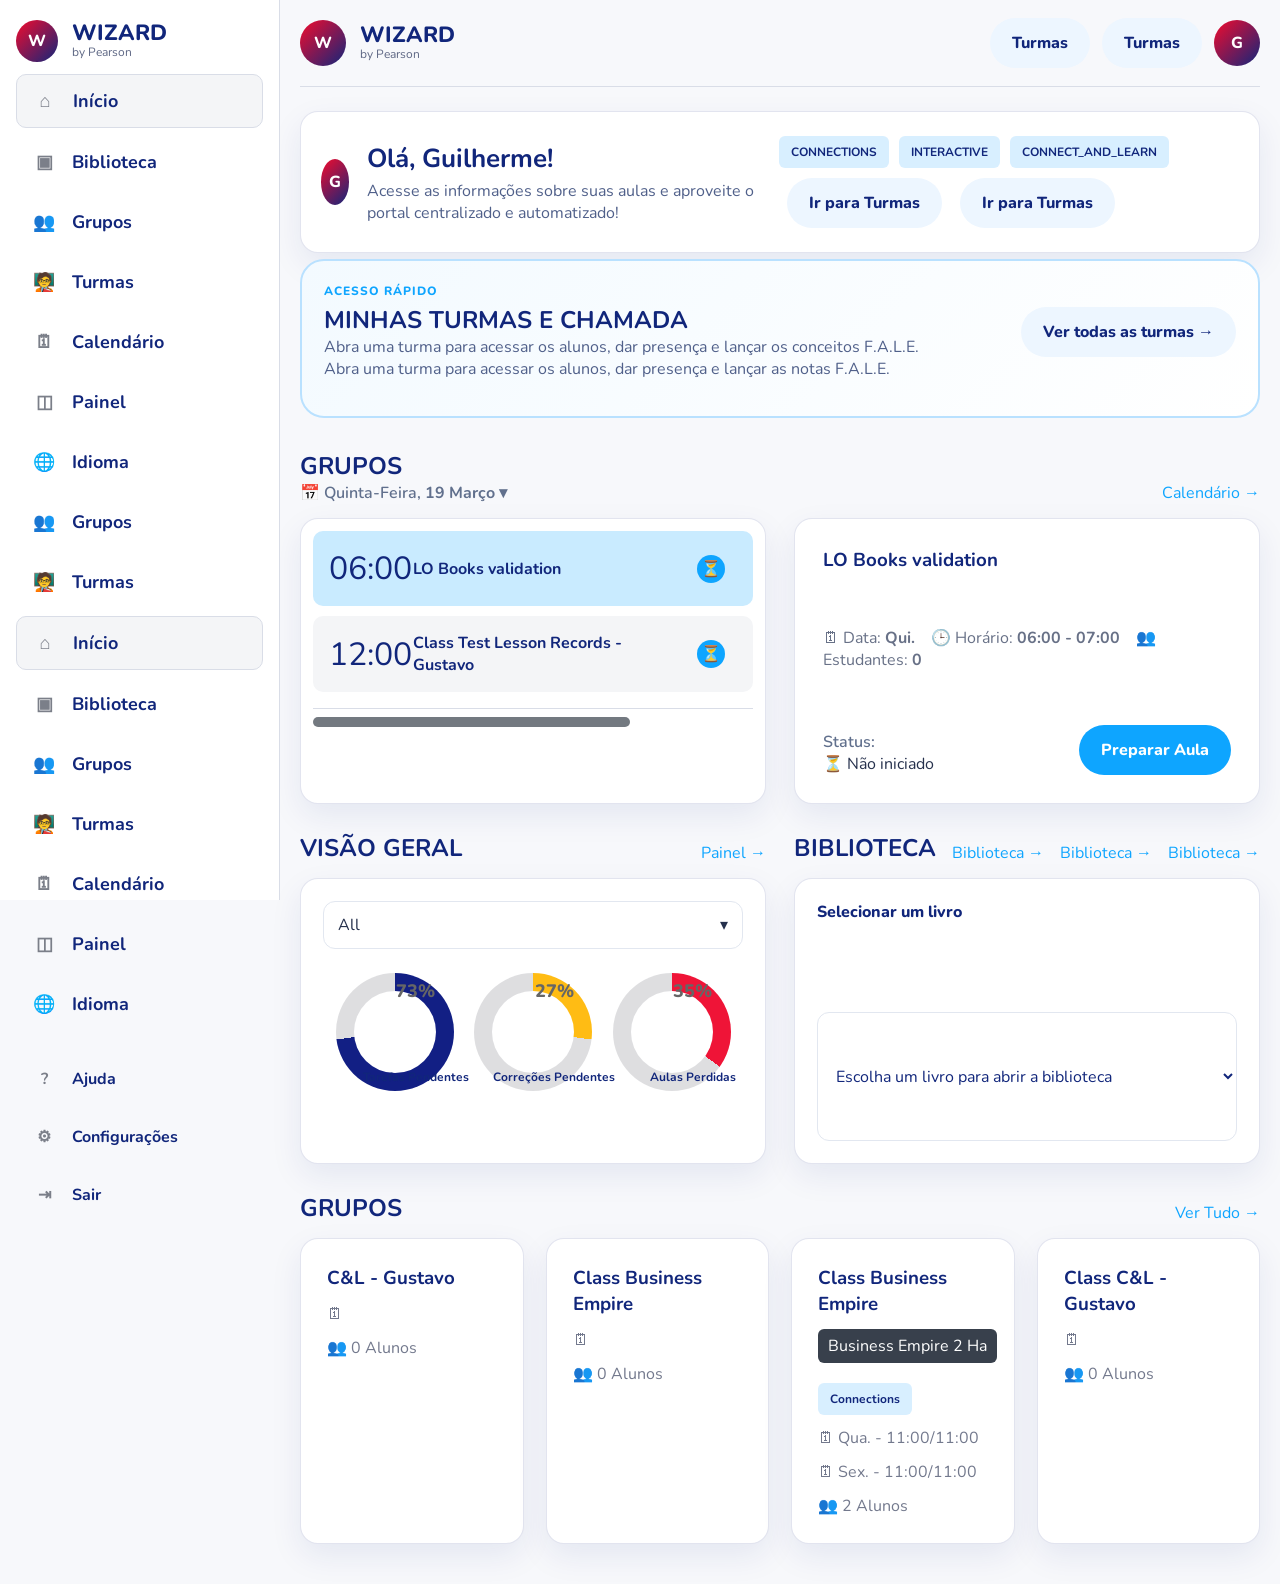
==== index.html @ bd2b3ab0 "Merge branch 'main' into codex/tornar-aba-turmas-clicavel-para-acesso-vt3d2f" ====
<!DOCTYPE html>
<html lang="pt-BR">
  <head>
    <meta charset="UTF-8" />
    <meta name="viewport" content="width=device-width, initial-scale=1.0" />
    <title>Wizard Portal</title>
    <link rel="preconnect" href="https://fonts.googleapis.com" />
    <link rel="preconnect" href="https://fonts.gstatic.com" crossorigin />
    <link href="https://fonts.googleapis.com/css2?family=Nunito:wght@400;600;700;800&display=swap" rel="stylesheet" />
    <link rel="stylesheet" href="styles.css?v=9" />
    <link rel="stylesheet" href="styles.css?v=8" />
    <link rel="stylesheet" href="styles.css?v=7" />
    <link rel="stylesheet" href="styles.css?v=6" />
    <link rel="stylesheet" href="styles.css?v=5" />
    <link rel="stylesheet" href="styles.css?v=4" />
    <link rel="stylesheet" href="styles.css?v=3" />
  </head>
  <body>
    <div class="app-shell">
      <aside class="sidebar" id="sidebar">
        <div class="sidebar__header">
          <div class="brand brand--sidebar">
            <div class="brand__mark">W</div>
            <div>
              <div class="brand__name">WIZARD</div>
              <div class="brand__sub">by Pearson</div>
            </div>
          </div>
          <button class="icon-button sidebar__close" id="closeSidebar" aria-label="Fechar menu">✕</button>
        </div>

        <nav class="sidebar__nav" id="navMenu">
          <a href="./index.html#home" class="nav-item is-active" data-nav-id="home"><span class="nav-item__icon">⌂</span><span>Início</span></a>
          <a href="./index.html#biblioteca" class="nav-item" data-nav-id="biblioteca"><span class="nav-item__icon">▣</span><span>Biblioteca</span></a>
          <a href="./index.html#grupos" class="nav-item" data-nav-id="grupos"><span class="nav-item__icon">👥</span><span>Grupos</span></a>
          <a href="./index.html#turmas" class="nav-item" data-nav-id="turmas"><span class="nav-item__icon">🧑‍🏫</span><span>Turmas</span></a>
          <a href="./index.html#calendario" class="nav-item" data-nav-id="calendario"><span class="nav-item__icon">🗓</span><span>Calendário</span></a>
          <a href="./index.html#painel" class="nav-item" data-nav-id="painel"><span class="nav-item__icon">◫</span><span>Painel</span></a>
          <a href="./index.html#idioma" class="nav-item" data-nav-id="idioma"><span class="nav-item__icon">🌐</span><span>Idioma</span></a>
          <a href="#grupos" class="nav-item" data-nav-id="grupos"><span class="nav-item__icon">👥</span><span>Grupos</span></a>
          <a href="./index.html#turmas" class="nav-item" data-nav-id="turmas"><span class="nav-item__icon">🧑‍🏫</span><span>Turmas</span></a>
          <a href="#home" class="nav-item is-active" data-nav-id="home"><span class="nav-item__icon">⌂</span><span>Início</span></a>
          <a href="biblioteca.html" class="nav-item" data-nav-id="biblioteca"><span class="nav-item__icon">▣</span><span>Biblioteca</span></a>
          <a href="#grupos" class="nav-item" data-nav-id="grupos"><span class="nav-item__icon">👥</span><span>Grupos</span></a>
          <a href="turmas.html" class="nav-item" data-nav-id="turmas"><span class="nav-item__icon">🧑‍🏫</span><span>Turmas</span></a>
          <a href="#calendario" class="nav-item" data-nav-id="calendario"><span class="nav-item__icon">🗓</span><span>Calendário</span></a>
          <a href="#painel" class="nav-item" data-nav-id="painel"><span class="nav-item__icon">◫</span><span>Painel</span></a>
          <a href="#idioma" class="nav-item" data-nav-id="idioma"><span class="nav-item__icon">🌐</span><span>Idioma</span></a>
        </nav>

        <div class="sidebar__footer">
          <button class="nav-item nav-item--ghost"><span class="nav-item__icon">?</span><span>Ajuda</span></button>
          <button class="nav-item nav-item--ghost"><span class="nav-item__icon">⚙</span><span>Configurações</span></button>
          <button class="nav-item nav-item--ghost"><span class="nav-item__icon">⇥</span><span>Sair</span></button>
        </div>
      </aside>

      <div class="overlay" id="overlay"></div>

      <main class="main-content">
        <header class="topbar">
          <div class="topbar__left">
            <button class="icon-button menu-toggle" id="openSidebar" aria-label="Abrir menu">☰</button>
            <div class="brand">
              <div class="brand__mark">W</div>
              <div>
                <div class="brand__name">WIZARD</div>
                <div class="brand__sub">by Pearson</div>
              </div>
            </div>
          </div>
          <div class="topbar__actions">
            <a href="./index.html#turmas" class="secondary-button topbar__link" id="topbarTurmasButton">Turmas</a>
            <a href="turmas.html" class="secondary-button topbar__link" id="topbarTurmasButton">Turmas</a>
            <div class="topbar__avatar">G</div>
          </div>
        </header>

        <section class="page page--active" data-page="home" id="home">
          <section class="hero card">
            <div class="hero__identity">
              <div class="hero__avatar">G</div>
              <div>
                <h1>Olá, Guilherme!</h1>
                <p>Acesse as informações sobre suas aulas e aproveite o portal centralizado e automatizado!</p>
              </div>
            </div>
            <div class="hero__tags">
              <span class="tag">CONNECTIONS</span>
              <span class="tag">INTERACTIVE</span>
              <span class="tag">CONNECT_AND_LEARN</span>
              <a href="./index.html#turmas" class="secondary-button hero__action" id="heroTurmasButton">Ir para Turmas</a>
              <a href="turmas.html" class="secondary-button hero__action" id="heroTurmasButton">Ir para Turmas</a>
            </div>
          </section>

          <section class="home-classes" aria-labelledby="homeClassesTitle">
            <div class="section-header">
              <div>
                <span class="flow-step">ACESSO RÁPIDO</span>
                <h2 id="homeClassesTitle">MINHAS TURMAS E CHAMADA</h2>
                <p>Abra uma turma para acessar os alunos, dar presença e lançar os conceitos F.A.L.E.</p>
                <p>Abra uma turma para acessar os alunos, dar presença e lançar as notas F.A.L.E.</p>
              </div>
              <button class="secondary-button" id="viewAllClassesButton">Ver todas as turmas →</button>
            </div>
            <div id="homeClassesList" class="home-classes__grid"></div>
          </section>

          <section class="section-header">
            <div>
              <h2>GRUPOS</h2>
              <div class="section-header__meta">📅 Quinta-Feira, <strong>19 Março</strong> ▾</div>
            </div>
            <a href="#" class="section-link">Calendário →</a>
          </section>

          <section class="grid-two">
            <div class="card agenda-card">
              <button class="agenda-item agenda-item--active">
                <span class="agenda-item__time">06:00</span>
                <span class="agenda-item__title">LO Books validation</span>
                <span class="status-pill">⏳</span>
              </button>
              <button class="agenda-item">
                <span class="agenda-item__time">12:00</span>
                <span class="agenda-item__title">Class Test Lesson Records - Gustavo</span>
                <span class="status-pill">⏳</span>
              </button>
              <div class="progress-line"><span></span></div>
            </div>
            <div class="card detail-card">
              <h3>LO Books validation</h3>
              <div class="detail-card__meta">🗓 Data: <strong>Qui.</strong> &nbsp;&nbsp; 🕒 Horário: <strong>06:00 - 07:00</strong> &nbsp;&nbsp; 👥 Estudantes: <strong>0</strong></div>
              <div class="detail-card__footer">
                <div>
                  <div class="muted-title">Status:</div>
                  <div class="detail-card__status">⏳ Não iniciado</div>
                </div>
                <button class="primary-button">Preparar Aula</button>
              </div>
            </div>
          </section>

          <section class="grid-two">
            <div>
              <section class="section-header">
                <h2>VISÃO GERAL</h2>
                <a href="#" class="section-link">Painel →</a>
              </section>
              <div class="card analytics-card">
                <div class="select-display">All <span>▾</span></div>
                <div class="analytics-card__charts">
                  <div class="ring ring--blue"><span>73%</span><small>Tarefas Pendentes</small></div>
                  <div class="ring ring--yellow"><span>27%</span><small>Correções Pendentes</small></div>
                  <div class="ring ring--red"><span>35%</span><small>Aulas Perdidas</small></div>
                </div>
              </div>
            </div>
            <div>
              <section class="section-header">
                <h2>BIBLIOTECA</h2>
                <a href="./index.html#biblioteca" class="section-link" id="homeLibraryLink">Biblioteca →</a>
                <a href="biblioteca.html" class="section-link" id="homeLibraryLink">Biblioteca →</a>
                <a href="#biblioteca" class="section-link" id="homeLibraryLink">Biblioteca →</a>
              </section>
              <div class="card library-card">
                <label class="field-label" for="homeLibrarySelect">Selecionar um livro</label>
                <select class="library-select" id="homeLibrarySelect">
                  <option value="">Escolha um livro para abrir a biblioteca</option>
                </select>
              </div>
            </div>
          </section>

          <section class="section-header">
            <h2>GRUPOS</h2>
            <a href="#" class="section-link">Ver Tudo →</a>
          </section>
          <section class="groups-grid">
            <article class="card mini-group-card">
              <h3>C&amp;L - Gustavo</h3>
              <div class="mini-group-card__meta">🗓</div>
              <div class="mini-group-card__meta">👥 0 Alunos</div>
            </article>
            <article class="card mini-group-card">
              <h3>Class Business Empire</h3>
              <div class="mini-group-card__meta">🗓</div>
              <div class="mini-group-card__meta">👥 0 Alunos</div>
            </article>
            <article class="card mini-group-card">
              <h3>Class Business Empire</h3>
              <span class="label-dark">Business Empire 2 Ha</span>
              <span class="tag tag--small">Connections</span>
              <div class="mini-group-card__meta">🗓 Qua. - 11:00/11:00</div>
              <div class="mini-group-card__meta">🗓 Sex. - 11:00/11:00</div>
              <div class="mini-group-card__meta">👥 2 Alunos</div>
            </article>
            <article class="card mini-group-card">
              <h3>Class C&amp;L - Gustavo</h3>
              <div class="mini-group-card__meta">🗓</div>
              <div class="mini-group-card__meta">👥 0 Alunos</div>
            </article>
          </section>
        </section>

        <section class="page" data-page="biblioteca" id="biblioteca">
        <section class="page" data-page="biblioteca" id="libraryPage">
          <section class="section-header section-header--page">
            <div>
              <span class="flow-step">MATERIAIS DIDÁTICOS</span>
              <h1>Biblioteca</h1>
              <p>Selecione um livro para visualizar os materiais e recursos disponíveis.</p>
            </div>
          </section>

          <section class="card library-search-card">
            <div class="search-field">
              <span>⌕</span>
              <input id="librarySearch" type="search" placeholder="Buscar livro pelo nome" aria-label="Buscar livro pelo nome" />
            </div>
          </section>

          <section id="libraryBooks" class="library-books" aria-live="polite"></section>
          <div id="libraryFeedback" class="library-feedback hidden" role="status"></div>
          <section id="libraryEmpty" class="card empty-state hidden">
            <div class="empty-state__icon">📚</div>
            <h3>Nenhum livro encontrado</h3>
            <p>Tente buscar usando outro nome.</p>
          </section>
        </section>

        <section class="page" data-page="turmas" id="turmas">
        <section class="page" data-page="turmas" id="classesPage">
          <div id="classesOverview">
          <section class="section-header section-header--page">
            <div>
              <h1>Turmas</h1>
              <p>Gerencie as suas turmas, horários e integrantes dentro do mesmo fluxo do portal.</p>
            </div>
            <button class="primary-button" id="createClassButton">Criar Turma</button>
          </section>

          <section class="classes-callout" aria-label="Como registrar uma aula">
            <div class="classes-callout__icon">✓</div>
            <div>
              <span class="flow-step">PASSO 1 DE 3</span>
              <strong>Faça a chamada e lance os conceitos da aula</strong>
              <strong>Faça a chamada e lance as notas da aula</strong>
              <p>Clique em <b>Abrir turma e chamada</b>, escolha um aluno e registre presença e conceitos F.A.L.E.</p>
            </div>
          </section>

          <section class="card filters-card">
            <div class="search-field">
              <span>⌕</span>
              <input id="classSearch" type="text" placeholder="Buscar turma por nome ou modalidade" />
            </div>
            <div class="select-field">
              <label for="modalityFilter">Modalidade</label>
              <select id="modalityFilter">
                <option value="all">Todas</option>
              </select>
            </div>
          </section>

          <section id="classesSummary" class="stats-strip"></section>
          <section id="classesList" class="classes-grid"></section>
          <section id="emptyState" class="card empty-state hidden">
            <div class="empty-state__icon">📚</div>
            <h3>Você ainda não possui turmas cadastradas</h3>
            <p>Crie a primeira turma para organizar dias, horários e alunos no portal.</p>
            <button class="primary-button" id="emptyCreateButton">Criar Turma</button>
          </section>
          </div>

          <section id="classDetail" class="detail-view hidden" aria-live="polite"></section>
          <section id="studentRecord" class="detail-view hidden" aria-live="polite"></section>
        </section>

        <section class="page" data-page="grupos" id="grupos">
          <section class="section-header section-header--page"><div><h1>Grupos</h1><p>Acompanhe os grupos e seus integrantes.</p></div></section>
          <section class="card simple-page-card"><span class="simple-page-card__icon">👥</span><div><h2>Seus grupos</h2><p>Os grupos cadastrados estão disponíveis na página inicial do portal.</p><a class="primary-button" href="./index.html#home">Ver grupos na página inicial</a></div></section>
        </section>

        <section class="page" data-page="calendario" id="calendario">
          <section class="section-header section-header--page"><div><h1>Calendário</h1><p>Consulte a programação das suas aulas.</p></div></section>
          <section class="card simple-page-card"><span class="simple-page-card__icon">🗓</span><div><h2>Agenda de aulas</h2><p>Use a agenda da página inicial para acompanhar os próximos horários.</p><a class="primary-button" href="./index.html#home">Abrir agenda</a></div></section>
        </section>

        <section class="page" data-page="painel" id="painel">
          <section class="section-header section-header--page"><div><h1>Painel</h1><p>Visualize um resumo do desempenho das suas turmas.</p></div></section>
          <section class="card simple-page-card"><span class="simple-page-card__icon">◫</span><div><h2>Visão geral</h2><p>Os principais indicadores estão disponíveis na página inicial.</p><a class="primary-button" href="./index.html#home">Ver indicadores</a></div></section>
        </section>

        <section class="page" data-page="idioma" id="idioma">
          <section class="section-header section-header--page"><div><h1>Idioma</h1><p>Defina o idioma utilizado no portal.</p></div></section>
          <section class="card simple-page-card"><span class="simple-page-card__icon">🌐</span><div><h2>Português (Brasil)</h2><p>Este é o idioma ativo para a sua conta.</p><button class="secondary-button" type="button" disabled>Idioma selecionado</button></div></section>
        </section>
      </main>
    </div>

    <div class="modal hidden" id="classModal" aria-hidden="true">
      <div class="modal__backdrop" id="modalBackdrop"></div>
      <div class="modal__panel card">
        <div class="modal__header">
          <div>
            <h2 id="modalTitle">Criar Turma</h2>
            <p id="modalSubtitle">Preencha as informações da turma e selecione os alunos.</p>
          </div>
          <button class="icon-button" id="closeModal" aria-label="Fechar modal">✕</button>
        </div>
        <form id="classForm" class="form-layout">
          <div class="field-group">
            <label for="className">Nome da turma</label>
            <input id="className" name="className" type="text" placeholder="Ex.: Business Empire - Segunda e Quarta" required />
          </div>

          <div class="field-group">
            <span class="field-label">Dias da semana</span>
            <div class="weekday-grid" id="weekdayGrid"></div>
          </div>

          <div class="time-grid">
            <div class="field-group">
              <label for="startTime">Horário inicial</label>
              <input id="startTime" name="startTime" type="time" required />
            </div>
            <div class="field-group">
              <label for="endTime">Horário final</label>
              <input id="endTime" name="endTime" type="time" required />
            </div>
          </div>

          <div class="field-group">
            <label for="classModality">Modalidade</label>
            <select id="classModality" name="classModality" required></select>
          </div>

          <div class="field-group">
            <label for="classRoom">Sala</label>
            <select id="classRoom" name="classRoom" required></select>
            <div id="roomHelper" class="helper-text">Selecione a sala para evitar conflito com outros professores.</div>
            <div id="classConflict" class="conflict-message hidden" role="alert"></div>
          </div>

          <div class="field-group">
            <label for="studentSearch">Inserir integrantes / alunos</label>
            <div class="student-selector">
              <div class="search-field search-field--compact">
                <span>⌕</span>
                <input id="studentSearch" type="text" placeholder="Pesquisar aluno por nome" />
              </div>
              <div id="selectedStudents" class="chip-list"></div>
              <div id="studentOptions" class="student-options"></div>
            </div>
          </div>

          <div class="modal__actions">
            <button type="button" class="secondary-button" id="cancelModal">Cancelar</button>
            <button type="submit" class="primary-button" id="saveClassButton">Salvar Turma</button>
          </div>
        </form>
      </div>
    </div>

    <script src="script.js?v=9"></script>
    <script src="script.js?v=8"></script>
    <script src="script.js?v=7"></script>
    <script src="script.js?v=6"></script>
    <script src="script.js?v=5"></script>
    <script src="script.js?v=4"></script>
    <script src="script.js?v=3"></script>
  </body>
</html>
---- styles.css ----
:root {
  --bg: #f7f8fb;
  --surface: #ffffff;
  --surface-muted: #f4f5f7;
  --border: #d9dde7;
  --primary: #11267b;
  --primary-soft: #d8efff;
  --accent: #0ea5ff;
  --text: #26314d;
  --muted: #6d7388;
  --shadow: 0 12px 32px rgba(17, 38, 123, 0.08);
  --radius-xl: 24px;
  --radius-lg: 18px;
  --radius-md: 14px;
}

* { box-sizing: border-box; }
body {
  margin: 0;
  font-family: 'Nunito', sans-serif;
  background: var(--bg);
  color: var(--text);
}
button, input, select { font: inherit; }
button { cursor: pointer; }
.secondary-button { text-decoration: none; display: inline-flex; align-items: center; justify-content: center; }
.primary-button { text-decoration: none; display: inline-flex; align-items: center; justify-content: center; }
.hidden { display: none !important; }

.app-shell { min-height: 100vh; display: flex; }

.sidebar {
  width: 280px;
  background: var(--surface);
  border-right: 1px solid var(--border);
  display: flex;
  flex-direction: column;
  padding: 20px 16px;
  gap: 12px;
  position: sticky;
  top: 0;
  height: 100vh;
  z-index: 30;
  flex-shrink: 0;
}
.sidebar__header,
.topbar,
.topbar__left,
.topbar__actions {
  display: flex;
  align-items: center;
  justify-content: space-between;
}
.brand { display: flex; align-items: center; gap: 14px; }
.brand__mark,
.hero__avatar,
.topbar__avatar {
  width: 46px;
  height: 46px;
  border-radius: 50%;
  background: linear-gradient(135deg, #f30b2d, #11267b);
  color: #fff;
  display: grid;
  place-items: center;
  font-weight: 800;
}
.brand--sidebar .brand__mark { width: 42px; height: 42px; }
.brand__name { font-size: 22px; font-weight: 800; color: var(--primary); line-height: 1; }
.brand__sub { font-size: 12px; color: #5e6784; }

.icon-button {
  width: 42px;
  height: 42px;
  border-radius: 50%;
  border: 1px solid var(--border);
  background: var(--surface);
  color: var(--primary);
}

.sidebar__nav,
.sidebar__footer {
  display: flex;
  flex-direction: column;
  gap: 8px;
}
.sidebar__footer { margin-top: auto; padding-top: 12px; }

.nav-item {
  display: flex;
  align-items: center;
  gap: 16px;
  border: none;
  background: transparent;
  color: var(--primary);
  padding: 14px 16px;
  border-radius: 10px;
  font-size: 18px;
  font-weight: 700;
  text-align: left;
  text-decoration: none;
}
.nav-item__icon { width: 24px; text-align: center; color: #7b7f89; }
.nav-item:hover,
.nav-item.is-active {
  background: var(--surface-muted);
  border: 1px solid var(--border);
}
.nav-item--ghost { font-size: 16px; }

.overlay {
  position: fixed;
  inset: 0;
  background: rgba(47, 56, 86, 0.45);
  z-index: 20;
  opacity: 0;
  pointer-events: none;
  transition: .25s ease;
}
.overlay--visible { opacity: 1; pointer-events: auto; }

.main-content { flex: 1; min-width: 0; padding: 18px 20px 40px; }
.topbar { padding-bottom: 18px; border-bottom: 1px solid var(--border); }
.topbar__left { gap: 12px; }
.topbar__actions { gap: 12px; }
.topbar__link { padding: 12px 18px; }

.page { display: none; padding-top: 24px; }
.page--active { display: block; }
.page:target { display: block; }
body:has(.page:target) .page--active:not(:target) { display: none; }

.card {
  background: var(--surface);
  border: 1px solid rgba(17, 38, 123, 0.12);
  border-radius: var(--radius-lg);
  box-shadow: var(--shadow);
}

.hero { display: flex; align-items: center; justify-content: space-between; padding: 24px 20px; gap: 16px; }
.hero__identity { display: flex; align-items: center; gap: 18px; }
.hero h1, .section-header h1, .section-header h2, .card h3 { color: var(--primary); margin: 0; }
.hero h1 { font-size: 26px; margin-bottom: 4px; }
.hero p, .section-header p { margin: 0; color: #50608a; }
.hero__tags { display: flex; flex-wrap: wrap; gap: 10px; }
.hero__action { margin-left: 8px; }

.tag {
  display: inline-flex;
  align-items: center;
  justify-content: center;
  padding: 8px 12px;
  border-radius: 6px;
  background: var(--primary-soft);
  color: var(--primary);
  font-weight: 700;
  font-size: 12px;
}
.tag--small { width: max-content; margin-top: 8px; }

.section-header {
  display: flex;
  justify-content: space-between;
  align-items: flex-end;
  margin: 28px 0 14px;
  gap: 12px;
}
.section-header--page { align-items: center; }
.section-link { text-decoration: none; color: var(--accent); }
.section-header__meta,
.muted-title { color: #61708d; font-weight: 600; }

.grid-two { display: grid; grid-template-columns: 1fr 1fr; gap: 28px; }
.agenda-card, .detail-card, .analytics-card, .library-card { min-height: 286px; }
.agenda-card { padding: 12px; }
.agenda-item {
  width: 100%;
  display: grid;
  grid-template-columns: 72px 1fr 40px;
  align-items: center;
  gap: 12px;
  padding: 16px;
  border: none;
  border-radius: 10px;
  background: var(--surface-muted);
  color: var(--primary);
  text-align: left;
  font-weight: 700;
}
.agenda-item + .agenda-item { margin-top: 10px; }
.agenda-item--active { background: #c9ebff; }
.agenda-item__time { font-size: 32px; font-weight: 400; }
.status-pill {
  width: 28px;
  height: 28px;
  border-radius: 50%;
  display: grid;
  place-items: center;
  background: var(--accent);
  color: #fff;
}
.progress-line { margin: 16px 0 0; height: 20px; border-top: 1px solid var(--border); padding-top: 8px; }
.progress-line span { display: block; width: 72%; height: 10px; background: #737980; border-radius: 999px; }
.detail-card { padding: 28px; display: flex; flex-direction: column; justify-content: space-between; }
.detail-card__meta { color: #687187; }
.detail-card__footer { display: flex; align-items: flex-end; justify-content: space-between; gap: 16px; }

.primary-button,
.secondary-button {
  border: none;
  border-radius: 999px;
  padding: 14px 22px;
  font-weight: 800;
}
.primary-button { background: var(--accent); color: #fff; }
.secondary-button { background: #edf6ff; color: var(--primary); }

.select-display,
.search-field,
.select-field select,
.field-group input,
.field-group select,
.student-options,
.weekday-option {
  border: 1px solid #e2e7f0;
  border-radius: 12px;
  background: #fff;
}
.analytics-card, .library-card, .filters-card { padding: 22px; }
.library-card { display: grid; gap: 10px; }
.library-select { width: 100%; padding: 12px 14px; border: 1px solid #e2e7f0; border-radius: 12px; background: #fff; color: var(--primary); }
.select-display { display: flex; justify-content: space-between; align-items: center; padding: 12px 14px; }
.analytics-card__charts { display: flex; justify-content: space-evenly; gap: 18px; padding: 24px 10px 10px; flex-wrap: wrap; }
.ring {
  width: 118px;
  height: 118px;
  border-radius: 50%;
  display: grid;
  place-items: center;
  position: relative;
  background: conic-gradient(var(--ring-color) 0 var(--ring-size), #dedee0 var(--ring-size) 100%);
}
.ring::before { content: ''; position: absolute; inset: 18px; background: #fff; border-radius: 50%; }
.ring span, .ring small { position: relative; z-index: 1; display: block; text-align: center; }
.ring span { font-size: 18px; font-weight: 800; color: #666; }
.ring small { margin-top: 54px; width: 160px; color: var(--primary); font-size: 12px; font-weight: 700; }
.ring--blue { --ring-color: #121f84; --ring-size: 73%; }
.ring--yellow { --ring-color: #ffbc14; --ring-size: 27%; }
.ring--red { --ring-color: #ef1437; --ring-size: 35%; }

.groups-grid { display: grid; grid-template-columns: repeat(4, minmax(0, 1fr)); gap: 22px; }
.classes-grid { display: grid; grid-template-columns: repeat(auto-fit, minmax(300px, 1fr)); gap: 22px; }
.home-classes { margin: 6px 0 32px; padding: 22px; border: 2px solid #b9e1ff; border-radius: var(--radius-xl); background: linear-gradient(135deg, #f3faff, #fff); }
.home-classes .section-header { margin-top: 0; align-items: center; }
.home-classes__grid { display: grid; grid-template-columns: repeat(3, minmax(0, 1fr)); gap: 16px; }
.home-class-card { padding: 18px; display: grid; gap: 12px; box-shadow: none; }
.home-class-card h3 { margin: 9px 0 0; }
.home-class-card__meta { color: var(--muted); font-weight: 700; }
.mini-group-card { min-height: 250px; padding: 26px; display: flex; flex-direction: column; gap: 12px; }
.mini-group-card__meta { color: #73798d; }
.label-dark { display: inline-flex; padding: 6px 10px; border-radius: 6px; background: #38404c; color: #fff; width: max-content; }

.filters-card { display: grid; grid-template-columns: 1.5fr 220px; gap: 18px; align-items: end; }
.classes-callout { display: flex; align-items: center; gap: 16px; padding: 18px 20px; margin-bottom: 18px; color: var(--primary); background: #eaf6ff; border: 1px solid #b9e1ff; border-radius: var(--radius-lg); }
.classes-callout__icon { width: 44px; height: 44px; flex: 0 0 44px; display: grid; place-items: center; border-radius: 50%; background: var(--accent); color: #fff; font-size: 22px; font-weight: 800; }
.classes-callout strong { font-size: 18px; }
.classes-callout p { margin: 3px 0 0; color: #50608a; }
.search-field { display: flex; align-items: center; gap: 10px; padding: 12px 14px; }
.search-field input { width: 100%; border: none; outline: none; background: transparent; color: var(--primary); }
.select-field { display: flex; flex-direction: column; gap: 8px; color: var(--primary); font-weight: 700; }
.select-field select, .field-group select, .field-group input { padding: 12px 14px; color: var(--primary); }

.stats-strip { display: grid; grid-template-columns: repeat(3, minmax(0, 1fr)); gap: 18px; margin: 20px 0; }
.stat-card { padding: 18px 20px; }
.stat-card__label { color: #73809b; font-weight: 700; font-size: 13px; text-transform: uppercase; }
.stat-card__value { color: var(--primary); font-size: 30px; font-weight: 800; margin-top: 6px; }

.class-card { padding: 24px; display: flex; flex-direction: column; gap: 16px; }
.class-card--clickable { cursor: pointer; transition: transform .2s ease, box-shadow .2s ease; }
.class-card--clickable:hover { transform: translateY(-3px); box-shadow: 0 16px 36px rgba(17, 38, 123, 0.15); }
.class-card--clickable:focus-visible { outline: 3px solid var(--accent); outline-offset: 3px; }
.class-card__header,
.class-card__footer { display: flex; justify-content: space-between; gap: 12px; align-items: flex-start; }
.class-card__meta { display: grid; gap: 10px; color: #6b748c; }
.class-card__meta-item { display: flex; align-items: center; gap: 8px; }
.class-card__students { display: flex; flex-wrap: wrap; gap: 8px; }
.class-card__capacity { margin-top: 10px; color: #73809b; font-weight: 700; }
.class-card__open { width: 100%; display: flex; align-items: center; justify-content: center; gap: 9px; box-shadow: 0 8px 18px rgba(14, 165, 255, .22); }

.chip {
  display: inline-flex;
  align-items: center;
  gap: 8px;
  padding: 8px 12px;
  border-radius: 999px;
  background: #f0f7ff;
  color: var(--primary);
  font-weight: 700;
  border: 1px solid #d4e9ff;
}
.chip button { border: none; background: none; color: #7a8197; padding: 0; }
.edit-link { border: none; background: none; color: var(--accent); font-weight: 800; padding: 0; }
.detail-view { display: grid; gap: 20px; }
.breadcrumb-button { border: none; background: none; color: var(--accent); font-weight: 800; padding: 0; width: max-content; }
.detail-hero { padding: 24px; display: flex; justify-content: space-between; align-items: flex-start; gap: 20px; }
.detail-hero h1 { color: var(--primary); margin: 6px 0; }
.detail-hero p { color: var(--muted); margin: 0; }
.student-list { display: grid; gap: 12px; }
.student-row { width: 100%; border: 1px solid var(--border); background: var(--surface); border-radius: 14px; padding: 16px; display: flex; align-items: center; justify-content: space-between; gap: 16px; text-align: left; color: var(--text); }
.student-row:hover { border-color: var(--accent); background: #f8fcff; }
.student-row strong { color: var(--primary); display: block; font-size: 17px; }
.student-row span { color: var(--muted); }
.student-row__action { color: var(--accent) !important; font-weight: 800; white-space: nowrap; }
.record-card { padding: 24px; }
.record-card h2 { color: var(--primary); margin: 0 0 18px; }
.flow-step { display: block; margin-bottom: 5px; color: var(--accent); font-size: 12px; font-weight: 800; letter-spacing: .08em; }
.lesson-form { display: grid; gap: 20px; }
.lesson-info-grid { display: grid; grid-template-columns: 1fr 1fr; gap: 18px; }
.attendance-options { display: flex; flex-wrap: wrap; gap: 10px; }
.attendance-option { position: relative; }
.attendance-option input { position: absolute; opacity: 0; pointer-events: none; }
.attendance-option span { display: block; padding: 11px 16px; border: 1px solid var(--border); border-radius: 999px; color: var(--primary); font-weight: 800; cursor: pointer; }
.attendance-option input:checked + span { color: #fff; background: var(--primary); border-color: var(--primary); }
.fale-grid { display: grid; grid-template-columns: repeat(4, minmax(0, 1fr)); gap: 14px; }
.concept-legend { display: flex; flex-wrap: wrap; gap: 8px; margin: 10px 0 14px; }
.concept-legend span { padding: 7px 10px; border-radius: 999px; background: #edf6ff; color: var(--primary); font-size: 13px; }
.fale-field { border: 1px solid var(--border); border-radius: 14px; padding: 15px; display: grid; gap: 8px; }
.fale-field strong { color: var(--primary); }
.fale-field small { color: var(--muted); min-height: 34px; }
.fale-field select, .lesson-date, .lesson-notes { width: 100%; border: 1px solid #e2e7f0; border-radius: 10px; padding: 11px 12px; color: var(--primary); background: #fff; }
.fale-field { border: 1px solid var(--border); border-radius: 14px; padding: 15px; display: grid; gap: 8px; }
.fale-field strong { color: var(--primary); }
.fale-field small { color: var(--muted); min-height: 34px; }
.fale-field input, .lesson-date, .lesson-notes { width: 100%; border: 1px solid #e2e7f0; border-radius: 10px; padding: 11px 12px; color: var(--primary); }
.lesson-notes { resize: vertical; min-height: 90px; }
.save-feedback { color: #0f6d38; background: #eefbf3; border: 1px solid #b7e3c8; padding: 12px; border-radius: 12px; font-weight: 800; }
.history-list { display: grid; gap: 10px; }
.history-row { border: 1px solid var(--border); border-radius: 12px; padding: 14px; display: grid; grid-template-columns: 140px 120px 1fr; gap: 14px; align-items: center; }
.history-row__concepts { display: flex; flex-wrap: wrap; gap: 8px; color: var(--primary); font-weight: 700; }
.history-row__grades { display: flex; flex-wrap: wrap; gap: 8px; color: var(--primary); font-weight: 700; }
.empty-state { padding: 46px 24px; text-align: center; margin-top: 18px; }
.library-search-card { padding: 18px; margin-bottom: 18px; }
.library-books { display: grid; gap: 10px; }
.library-book { overflow: hidden; border-radius: 10px; background: #f3f3f4; border: 1px solid transparent; }
.library-book[open] { border-color: #b9e1ff; background: #fff; box-shadow: var(--shadow); }
.library-book__button { width: 100%; min-height: 80px; padding: 16px 22px; border: 0; background: transparent; color: var(--primary); display: flex; justify-content: space-between; align-items: center; text-align: left; }
.library-book__button::-webkit-details-marker { display: none; }
.library-book__button::marker { content: ''; }
.library-book__identity { display: flex; align-items: center; gap: 16px; font-size: 20px; }
.library-book__cover { width: 40px; height: 40px; flex: 0 0 40px; border-radius: 50%; display: grid; place-items: center; color: #fff; font-weight: 800; font-style: italic; background: var(--book-color); box-shadow: inset 5px 0 10px rgba(255,255,255,.35); }
.library-book__chevron { font-size: 24px; transition: transform .2s ease; }
.library-book[open] .library-book__chevron { transform: rotate(180deg); }
.library-book.is-open { border-color: #b9e1ff; background: #fff; box-shadow: var(--shadow); }
.library-book__button { width: 100%; min-height: 80px; padding: 16px 22px; border: 0; background: transparent; color: var(--primary); display: flex; justify-content: space-between; align-items: center; text-align: left; }
.library-book__identity { display: flex; align-items: center; gap: 16px; font-size: 20px; }
.library-book__cover { width: 40px; height: 40px; flex: 0 0 40px; border-radius: 50%; display: grid; place-items: center; color: #fff; font-weight: 800; font-style: italic; background: var(--book-color); box-shadow: inset 5px 0 10px rgba(255,255,255,.35); }
.library-book__chevron { font-size: 24px; transition: transform .2s ease; }
.library-book.is-open .library-book__chevron { transform: rotate(180deg); }
.library-book__content { display: grid; grid-template-columns: repeat(3, minmax(0, 1fr)); gap: 12px; padding: 0 22px 22px 78px; }
.library-resource { border: 1px solid var(--border); border-radius: 12px; padding: 14px; background: #fff; color: var(--primary); display: grid; grid-template-columns: auto 1fr auto; align-items: center; gap: 10px; text-align: left; }
.library-resource:hover { border-color: var(--accent); background: #f8fcff; }
.library-resource strong, .library-resource small { display: block; }
.library-resource small { color: var(--muted); margin-top: 3px; }
.library-feedback { position: sticky; bottom: 18px; margin-top: 16px; padding: 14px 18px; border-radius: 12px; background: var(--primary); color: #fff; box-shadow: 0 12px 30px rgba(17, 38, 123, .25); display: grid; gap: 2px; }
.library-feedback span { font-size: 14px; opacity: .85; }
.simple-page-card { padding: 30px; display: flex; align-items: center; gap: 22px; }
.simple-page-card h2 { color: var(--primary); margin: 0 0 6px; }
.simple-page-card p { color: var(--muted); margin: 0 0 18px; }
.simple-page-card__icon { width: 72px; height: 72px; flex: 0 0 72px; border-radius: 18px; display: grid; place-items: center; background: #edf6ff; font-size: 32px; }

.modal { position: fixed; inset: 0; z-index: 40; display: grid; place-items: center; }
.modal__backdrop { position: absolute; inset: 0; background: rgba(31, 39, 67, 0.45); }
.modal__panel { position: relative; width: min(900px, calc(100vw - 32px)); max-height: calc(100vh - 40px); overflow: auto; padding: 28px; }
.modal__header { display: flex; justify-content: space-between; align-items: flex-start; gap: 16px; margin-bottom: 20px; }
.form-layout, .field-group, .student-selector { display: grid; gap: 14px; }
.field-group label, .field-label { color: var(--primary); font-weight: 800; }
.helper-text { color: #73809b; font-size: 14px; font-weight: 700; }
.conflict-message { border-radius: 12px; padding: 10px 12px; font-size: 14px; font-weight: 800; }
.conflict-message--error { color: #b42318; background: #fff1f0; border: 1px solid #f5c2c0; }
.conflict-message--success { color: #0f6d38; background: #eefbf3; border: 1px solid #b7e3c8; }
.weekday-grid { display: grid; grid-template-columns: repeat(7, minmax(0, 1fr)); gap: 10px; }
.weekday-option { padding: 12px; display: flex; justify-content: center; align-items: center; color: var(--primary); font-weight: 700; cursor: pointer; }
.weekday-option input { display: none; }
.weekday-option.is-selected { background: var(--primary-soft); border-color: #bfe0ff; }
.time-grid { display: grid; grid-template-columns: 1fr 1fr; gap: 18px; }
.search-field--compact { padding: 10px 12px; }
.chip-list { display: flex; flex-wrap: wrap; gap: 10px; min-height: 24px; }
.student-options { max-height: 220px; overflow: auto; padding: 8px; display: grid; gap: 8px; }
.student-option { display: flex; justify-content: space-between; align-items: center; gap: 12px; padding: 12px; border-radius: 12px; background: #f8fbff; }
.student-option__info strong { color: var(--primary); display: block; }
.student-option__info span { color: #707a92; font-size: 14px; }
.modal__actions { display: flex; justify-content: flex-end; gap: 12px; margin-top: 10px; }

.menu-toggle,
.sidebar__close { display: none; }

@media (max-width: 1179px) {
  .sidebar {
    position: fixed;
    inset: 0 auto 0 0;
    transform: translateX(-100%);
    transition: transform .25s ease;
  }
  .sidebar--open { transform: translateX(0); }
  .overlay { display: block; }
  .menu-toggle,
  .sidebar__close { display: inline-grid; }
  .groups-grid { grid-template-columns: repeat(2, minmax(0, 1fr)); }
  .home-classes__grid { grid-template-columns: 1fr; }
  .grid-two, .filters-card, .stats-strip { grid-template-columns: 1fr; }
  .hero { flex-direction: column; align-items: flex-start; }
}

@media (max-width: 720px) {
  .main-content { padding: 14px 14px 32px; }
  .groups-grid, .classes-grid { grid-template-columns: 1fr; }
  .weekday-grid, .time-grid { grid-template-columns: repeat(2, minmax(0, 1fr)); }
  .section-header,
  .class-card__header,
  .class-card__footer,
  .detail-card__footer,
  .modal__actions { flex-direction: column; align-items: flex-start; }
  .detail-hero, .student-row { align-items: flex-start; }
  .lesson-info-grid, .fale-grid { grid-template-columns: 1fr; }
  .history-row { grid-template-columns: 1fr; }
  .classes-callout { align-items: flex-start; }
  .library-book__content { grid-template-columns: 1fr; padding: 0 14px 14px; }
  .library-book__button { padding: 14px; }
  .simple-page-card { align-items: flex-start; flex-direction: column; }
}
---- styles.css ----
:root {
  --bg: #f7f8fb;
  --surface: #ffffff;
  --surface-muted: #f4f5f7;
  --border: #d9dde7;
  --primary: #11267b;
  --primary-soft: #d8efff;
  --accent: #0ea5ff;
  --text: #26314d;
  --muted: #6d7388;
  --shadow: 0 12px 32px rgba(17, 38, 123, 0.08);
  --radius-xl: 24px;
  --radius-lg: 18px;
  --radius-md: 14px;
}

* { box-sizing: border-box; }
body {
  margin: 0;
  font-family: 'Nunito', sans-serif;
  background: var(--bg);
  color: var(--text);
}
button, input, select { font: inherit; }
button { cursor: pointer; }
.secondary-button { text-decoration: none; display: inline-flex; align-items: center; justify-content: center; }
.primary-button { text-decoration: none; display: inline-flex; align-items: center; justify-content: center; }
.hidden { display: none !important; }

.app-shell { min-height: 100vh; display: flex; }

.sidebar {
  width: 280px;
  background: var(--surface);
  border-right: 1px solid var(--border);
  display: flex;
  flex-direction: column;
  padding: 20px 16px;
  gap: 12px;
  position: sticky;
  top: 0;
  height: 100vh;
  z-index: 30;
  flex-shrink: 0;
}
.sidebar__header,
.topbar,
.topbar__left,
.topbar__actions {
  display: flex;
  align-items: center;
  justify-content: space-between;
}
.brand { display: flex; align-items: center; gap: 14px; }
.brand__mark,
.hero__avatar,
.topbar__avatar {
  width: 46px;
  height: 46px;
  border-radius: 50%;
  background: linear-gradient(135deg, #f30b2d, #11267b);
  color: #fff;
  display: grid;
  place-items: center;
  font-weight: 800;
}
.brand--sidebar .brand__mark { width: 42px; height: 42px; }
.brand__name { font-size: 22px; font-weight: 800; color: var(--primary); line-height: 1; }
.brand__sub { font-size: 12px; color: #5e6784; }

.icon-button {
  width: 42px;
  height: 42px;
  border-radius: 50%;
  border: 1px solid var(--border);
  background: var(--surface);
  color: var(--primary);
}

.sidebar__nav,
.sidebar__footer {
  display: flex;
  flex-direction: column;
  gap: 8px;
}
.sidebar__footer { margin-top: auto; padding-top: 12px; }

.nav-item {
  display: flex;
  align-items: center;
  gap: 16px;
  border: none;
  background: transparent;
  color: var(--primary);
  padding: 14px 16px;
  border-radius: 10px;
  font-size: 18px;
  font-weight: 700;
  text-align: left;
  text-decoration: none;
}
.nav-item__icon { width: 24px; text-align: center; color: #7b7f89; }
.nav-item:hover,
.nav-item.is-active {
  background: var(--surface-muted);
  border: 1px solid var(--border);
}
.nav-item--ghost { font-size: 16px; }

.overlay {
  position: fixed;
  inset: 0;
  background: rgba(47, 56, 86, 0.45);
  z-index: 20;
  opacity: 0;
  pointer-events: none;
  transition: .25s ease;
}
.overlay--visible { opacity: 1; pointer-events: auto; }

.main-content { flex: 1; min-width: 0; padding: 18px 20px 40px; }
.topbar { padding-bottom: 18px; border-bottom: 1px solid var(--border); }
.topbar__left { gap: 12px; }
.topbar__actions { gap: 12px; }
.topbar__link { padding: 12px 18px; }

.page { display: none; padding-top: 24px; }
.page--active { display: block; }
.page:target { display: block; }
body:has(.page:target) .page--active:not(:target) { display: none; }

.card {
  background: var(--surface);
  border: 1px solid rgba(17, 38, 123, 0.12);
  border-radius: var(--radius-lg);
  box-shadow: var(--shadow);
}

.hero { display: flex; align-items: center; justify-content: space-between; padding: 24px 20px; gap: 16px; }
.hero__identity { display: flex; align-items: center; gap: 18px; }
.hero h1, .section-header h1, .section-header h2, .card h3 { color: var(--primary); margin: 0; }
.hero h1 { font-size: 26px; margin-bottom: 4px; }
.hero p, .section-header p { margin: 0; color: #50608a; }
.hero__tags { display: flex; flex-wrap: wrap; gap: 10px; }
.hero__action { margin-left: 8px; }

.tag {
  display: inline-flex;
  align-items: center;
  justify-content: center;
  padding: 8px 12px;
  border-radius: 6px;
  background: var(--primary-soft);
  color: var(--primary);
  font-weight: 700;
  font-size: 12px;
}
.tag--small { width: max-content; margin-top: 8px; }

.section-header {
  display: flex;
  justify-content: space-between;
  align-items: flex-end;
  margin: 28px 0 14px;
  gap: 12px;
}
.section-header--page { align-items: center; }
.section-link { text-decoration: none; color: var(--accent); }
.section-header__meta,
.muted-title { color: #61708d; font-weight: 600; }

.grid-two { display: grid; grid-template-columns: 1fr 1fr; gap: 28px; }
.agenda-card, .detail-card, .analytics-card, .library-card { min-height: 286px; }
.agenda-card { padding: 12px; }
.agenda-item {
  width: 100%;
  display: grid;
  grid-template-columns: 72px 1fr 40px;
  align-items: center;
  gap: 12px;
  padding: 16px;
  border: none;
  border-radius: 10px;
  background: var(--surface-muted);
  color: var(--primary);
  text-align: left;
  font-weight: 700;
}
.agenda-item + .agenda-item { margin-top: 10px; }
.agenda-item--active { background: #c9ebff; }
.agenda-item__time { font-size: 32px; font-weight: 400; }
.status-pill {
  width: 28px;
  height: 28px;
  border-radius: 50%;
  display: grid;
  place-items: center;
  background: var(--accent);
  color: #fff;
}
.progress-line { margin: 16px 0 0; height: 20px; border-top: 1px solid var(--border); padding-top: 8px; }
.progress-line span { display: block; width: 72%; height: 10px; background: #737980; border-radius: 999px; }
.detail-card { padding: 28px; display: flex; flex-direction: column; justify-content: space-between; }
.detail-card__meta { color: #687187; }
.detail-card__footer { display: flex; align-items: flex-end; justify-content: space-between; gap: 16px; }

.primary-button,
.secondary-button {
  border: none;
  border-radius: 999px;
  padding: 14px 22px;
  font-weight: 800;
}
.primary-button { background: var(--accent); color: #fff; }
.secondary-button { background: #edf6ff; color: var(--primary); }

.select-display,
.search-field,
.select-field select,
.field-group input,
.field-group select,
.student-options,
.weekday-option {
  border: 1px solid #e2e7f0;
  border-radius: 12px;
  background: #fff;
}
.analytics-card, .library-card, .filters-card { padding: 22px; }
.library-card { display: grid; gap: 10px; }
.library-select { width: 100%; padding: 12px 14px; border: 1px solid #e2e7f0; border-radius: 12px; background: #fff; color: var(--primary); }
.select-display { display: flex; justify-content: space-between; align-items: center; padding: 12px 14px; }
.analytics-card__charts { display: flex; justify-content: space-evenly; gap: 18px; padding: 24px 10px 10px; flex-wrap: wrap; }
.ring {
  width: 118px;
  height: 118px;
  border-radius: 50%;
  display: grid;
  place-items: center;
  position: relative;
  background: conic-gradient(var(--ring-color) 0 var(--ring-size), #dedee0 var(--ring-size) 100%);
}
.ring::before { content: ''; position: absolute; inset: 18px; background: #fff; border-radius: 50%; }
.ring span, .ring small { position: relative; z-index: 1; display: block; text-align: center; }
.ring span { font-size: 18px; font-weight: 800; color: #666; }
.ring small { margin-top: 54px; width: 160px; color: var(--primary); font-size: 12px; font-weight: 700; }
.ring--blue { --ring-color: #121f84; --ring-size: 73%; }
.ring--yellow { --ring-color: #ffbc14; --ring-size: 27%; }
.ring--red { --ring-color: #ef1437; --ring-size: 35%; }

.groups-grid { display: grid; grid-template-columns: repeat(4, minmax(0, 1fr)); gap: 22px; }
.classes-grid { display: grid; grid-template-columns: repeat(auto-fit, minmax(300px, 1fr)); gap: 22px; }
.home-classes { margin: 6px 0 32px; padding: 22px; border: 2px solid #b9e1ff; border-radius: var(--radius-xl); background: linear-gradient(135deg, #f3faff, #fff); }
.home-classes .section-header { margin-top: 0; align-items: center; }
.home-classes__grid { display: grid; grid-template-columns: repeat(3, minmax(0, 1fr)); gap: 16px; }
.home-class-card { padding: 18px; display: grid; gap: 12px; box-shadow: none; }
.home-class-card h3 { margin: 9px 0 0; }
.home-class-card__meta { color: var(--muted); font-weight: 700; }
.mini-group-card { min-height: 250px; padding: 26px; display: flex; flex-direction: column; gap: 12px; }
.mini-group-card__meta { color: #73798d; }
.label-dark { display: inline-flex; padding: 6px 10px; border-radius: 6px; background: #38404c; color: #fff; width: max-content; }

.filters-card { display: grid; grid-template-columns: 1.5fr 220px; gap: 18px; align-items: end; }
.classes-callout { display: flex; align-items: center; gap: 16px; padding: 18px 20px; margin-bottom: 18px; color: var(--primary); background: #eaf6ff; border: 1px solid #b9e1ff; border-radius: var(--radius-lg); }
.classes-callout__icon { width: 44px; height: 44px; flex: 0 0 44px; display: grid; place-items: center; border-radius: 50%; background: var(--accent); color: #fff; font-size: 22px; font-weight: 800; }
.classes-callout strong { font-size: 18px; }
.classes-callout p { margin: 3px 0 0; color: #50608a; }
.search-field { display: flex; align-items: center; gap: 10px; padding: 12px 14px; }
.search-field input { width: 100%; border: none; outline: none; background: transparent; color: var(--primary); }
.select-field { display: flex; flex-direction: column; gap: 8px; color: var(--primary); font-weight: 700; }
.select-field select, .field-group select, .field-group input { padding: 12px 14px; color: var(--primary); }

.stats-strip { display: grid; grid-template-columns: repeat(3, minmax(0, 1fr)); gap: 18px; margin: 20px 0; }
.stat-card { padding: 18px 20px; }
.stat-card__label { color: #73809b; font-weight: 700; font-size: 13px; text-transform: uppercase; }
.stat-card__value { color: var(--primary); font-size: 30px; font-weight: 800; margin-top: 6px; }

.class-card { padding: 24px; display: flex; flex-direction: column; gap: 16px; }
.class-card--clickable { cursor: pointer; transition: transform .2s ease, box-shadow .2s ease; }
.class-card--clickable:hover { transform: translateY(-3px); box-shadow: 0 16px 36px rgba(17, 38, 123, 0.15); }
.class-card--clickable:focus-visible { outline: 3px solid var(--accent); outline-offset: 3px; }
.class-card__header,
.class-card__footer { display: flex; justify-content: space-between; gap: 12px; align-items: flex-start; }
.class-card__meta { display: grid; gap: 10px; color: #6b748c; }
.class-card__meta-item { display: flex; align-items: center; gap: 8px; }
.class-card__students { display: flex; flex-wrap: wrap; gap: 8px; }
.class-card__capacity { margin-top: 10px; color: #73809b; font-weight: 700; }
.class-card__open { width: 100%; display: flex; align-items: center; justify-content: center; gap: 9px; box-shadow: 0 8px 18px rgba(14, 165, 255, .22); }

.chip {
  display: inline-flex;
  align-items: center;
  gap: 8px;
  padding: 8px 12px;
  border-radius: 999px;
  background: #f0f7ff;
  color: var(--primary);
  font-weight: 700;
  border: 1px solid #d4e9ff;
}
.chip button { border: none; background: none; color: #7a8197; padding: 0; }
.edit-link { border: none; background: none; color: var(--accent); font-weight: 800; padding: 0; }
.detail-view { display: grid; gap: 20px; }
.breadcrumb-button { border: none; background: none; color: var(--accent); font-weight: 800; padding: 0; width: max-content; }
.detail-hero { padding: 24px; display: flex; justify-content: space-between; align-items: flex-start; gap: 20px; }
.detail-hero h1 { color: var(--primary); margin: 6px 0; }
.detail-hero p { color: var(--muted); margin: 0; }
.student-list { display: grid; gap: 12px; }
.student-row { width: 100%; border: 1px solid var(--border); background: var(--surface); border-radius: 14px; padding: 16px; display: flex; align-items: center; justify-content: space-between; gap: 16px; text-align: left; color: var(--text); }
.student-row:hover { border-color: var(--accent); background: #f8fcff; }
.student-row strong { color: var(--primary); display: block; font-size: 17px; }
.student-row span { color: var(--muted); }
.student-row__action { color: var(--accent) !important; font-weight: 800; white-space: nowrap; }
.record-card { padding: 24px; }
.record-card h2 { color: var(--primary); margin: 0 0 18px; }
.flow-step { display: block; margin-bottom: 5px; color: var(--accent); font-size: 12px; font-weight: 800; letter-spacing: .08em; }
.lesson-form { display: grid; gap: 20px; }
.lesson-info-grid { display: grid; grid-template-columns: 1fr 1fr; gap: 18px; }
.attendance-options { display: flex; flex-wrap: wrap; gap: 10px; }
.attendance-option { position: relative; }
.attendance-option input { position: absolute; opacity: 0; pointer-events: none; }
.attendance-option span { display: block; padding: 11px 16px; border: 1px solid var(--border); border-radius: 999px; color: var(--primary); font-weight: 800; cursor: pointer; }
.attendance-option input:checked + span { color: #fff; background: var(--primary); border-color: var(--primary); }
.fale-grid { display: grid; grid-template-columns: repeat(4, minmax(0, 1fr)); gap: 14px; }
.concept-legend { display: flex; flex-wrap: wrap; gap: 8px; margin: 10px 0 14px; }
.concept-legend span { padding: 7px 10px; border-radius: 999px; background: #edf6ff; color: var(--primary); font-size: 13px; }
.fale-field { border: 1px solid var(--border); border-radius: 14px; padding: 15px; display: grid; gap: 8px; }
.fale-field strong { color: var(--primary); }
.fale-field small { color: var(--muted); min-height: 34px; }
.fale-field select, .lesson-date, .lesson-notes { width: 100%; border: 1px solid #e2e7f0; border-radius: 10px; padding: 11px 12px; color: var(--primary); background: #fff; }
.fale-field { border: 1px solid var(--border); border-radius: 14px; padding: 15px; display: grid; gap: 8px; }
.fale-field strong { color: var(--primary); }
.fale-field small { color: var(--muted); min-height: 34px; }
.fale-field input, .lesson-date, .lesson-notes { width: 100%; border: 1px solid #e2e7f0; border-radius: 10px; padding: 11px 12px; color: var(--primary); }
.lesson-notes { resize: vertical; min-height: 90px; }
.save-feedback { color: #0f6d38; background: #eefbf3; border: 1px solid #b7e3c8; padding: 12px; border-radius: 12px; font-weight: 800; }
.history-list { display: grid; gap: 10px; }
.history-row { border: 1px solid var(--border); border-radius: 12px; padding: 14px; display: grid; grid-template-columns: 140px 120px 1fr; gap: 14px; align-items: center; }
.history-row__concepts { display: flex; flex-wrap: wrap; gap: 8px; color: var(--primary); font-weight: 700; }
.history-row__grades { display: flex; flex-wrap: wrap; gap: 8px; color: var(--primary); font-weight: 700; }
.empty-state { padding: 46px 24px; text-align: center; margin-top: 18px; }
.library-search-card { padding: 18px; margin-bottom: 18px; }
.library-books { display: grid; gap: 10px; }
.library-book { overflow: hidden; border-radius: 10px; background: #f3f3f4; border: 1px solid transparent; }
.library-book[open] { border-color: #b9e1ff; background: #fff; box-shadow: var(--shadow); }
.library-book__button { width: 100%; min-height: 80px; padding: 16px 22px; border: 0; background: transparent; color: var(--primary); display: flex; justify-content: space-between; align-items: center; text-align: left; }
.library-book__button::-webkit-details-marker { display: none; }
.library-book__button::marker { content: ''; }
.library-book__identity { display: flex; align-items: center; gap: 16px; font-size: 20px; }
.library-book__cover { width: 40px; height: 40px; flex: 0 0 40px; border-radius: 50%; display: grid; place-items: center; color: #fff; font-weight: 800; font-style: italic; background: var(--book-color); box-shadow: inset 5px 0 10px rgba(255,255,255,.35); }
.library-book__chevron { font-size: 24px; transition: transform .2s ease; }
.library-book[open] .library-book__chevron { transform: rotate(180deg); }
.library-book.is-open { border-color: #b9e1ff; background: #fff; box-shadow: var(--shadow); }
.library-book__button { width: 100%; min-height: 80px; padding: 16px 22px; border: 0; background: transparent; color: var(--primary); display: flex; justify-content: space-between; align-items: center; text-align: left; }
.library-book__identity { display: flex; align-items: center; gap: 16px; font-size: 20px; }
.library-book__cover { width: 40px; height: 40px; flex: 0 0 40px; border-radius: 50%; display: grid; place-items: center; color: #fff; font-weight: 800; font-style: italic; background: var(--book-color); box-shadow: inset 5px 0 10px rgba(255,255,255,.35); }
.library-book__chevron { font-size: 24px; transition: transform .2s ease; }
.library-book.is-open .library-book__chevron { transform: rotate(180deg); }
.library-book__content { display: grid; grid-template-columns: repeat(3, minmax(0, 1fr)); gap: 12px; padding: 0 22px 22px 78px; }
.library-resource { border: 1px solid var(--border); border-radius: 12px; padding: 14px; background: #fff; color: var(--primary); display: grid; grid-template-columns: auto 1fr auto; align-items: center; gap: 10px; text-align: left; }
.library-resource:hover { border-color: var(--accent); background: #f8fcff; }
.library-resource strong, .library-resource small { display: block; }
.library-resource small { color: var(--muted); margin-top: 3px; }
.library-feedback { position: sticky; bottom: 18px; margin-top: 16px; padding: 14px 18px; border-radius: 12px; background: var(--primary); color: #fff; box-shadow: 0 12px 30px rgba(17, 38, 123, .25); display: grid; gap: 2px; }
.library-feedback span { font-size: 14px; opacity: .85; }
.simple-page-card { padding: 30px; display: flex; align-items: center; gap: 22px; }
.simple-page-card h2 { color: var(--primary); margin: 0 0 6px; }
.simple-page-card p { color: var(--muted); margin: 0 0 18px; }
.simple-page-card__icon { width: 72px; height: 72px; flex: 0 0 72px; border-radius: 18px; display: grid; place-items: center; background: #edf6ff; font-size: 32px; }

.modal { position: fixed; inset: 0; z-index: 40; display: grid; place-items: center; }
.modal__backdrop { position: absolute; inset: 0; background: rgba(31, 39, 67, 0.45); }
.modal__panel { position: relative; width: min(900px, calc(100vw - 32px)); max-height: calc(100vh - 40px); overflow: auto; padding: 28px; }
.modal__header { display: flex; justify-content: space-between; align-items: flex-start; gap: 16px; margin-bottom: 20px; }
.form-layout, .field-group, .student-selector { display: grid; gap: 14px; }
.field-group label, .field-label { color: var(--primary); font-weight: 800; }
.helper-text { color: #73809b; font-size: 14px; font-weight: 700; }
.conflict-message { border-radius: 12px; padding: 10px 12px; font-size: 14px; font-weight: 800; }
.conflict-message--error { color: #b42318; background: #fff1f0; border: 1px solid #f5c2c0; }
.conflict-message--success { color: #0f6d38; background: #eefbf3; border: 1px solid #b7e3c8; }
.weekday-grid { display: grid; grid-template-columns: repeat(7, minmax(0, 1fr)); gap: 10px; }
.weekday-option { padding: 12px; display: flex; justify-content: center; align-items: center; color: var(--primary); font-weight: 700; cursor: pointer; }
.weekday-option input { display: none; }
.weekday-option.is-selected { background: var(--primary-soft); border-color: #bfe0ff; }
.time-grid { display: grid; grid-template-columns: 1fr 1fr; gap: 18px; }
.search-field--compact { padding: 10px 12px; }
.chip-list { display: flex; flex-wrap: wrap; gap: 10px; min-height: 24px; }
.student-options { max-height: 220px; overflow: auto; padding: 8px; display: grid; gap: 8px; }
.student-option { display: flex; justify-content: space-between; align-items: center; gap: 12px; padding: 12px; border-radius: 12px; background: #f8fbff; }
.student-option__info strong { color: var(--primary); display: block; }
.student-option__info span { color: #707a92; font-size: 14px; }
.modal__actions { display: flex; justify-content: flex-end; gap: 12px; margin-top: 10px; }

.menu-toggle,
.sidebar__close { display: none; }

@media (max-width: 1179px) {
  .sidebar {
    position: fixed;
    inset: 0 auto 0 0;
    transform: translateX(-100%);
    transition: transform .25s ease;
  }
  .sidebar--open { transform: translateX(0); }
  .overlay { display: block; }
  .menu-toggle,
  .sidebar__close { display: inline-grid; }
  .groups-grid { grid-template-columns: repeat(2, minmax(0, 1fr)); }
  .home-classes__grid { grid-template-columns: 1fr; }
  .grid-two, .filters-card, .stats-strip { grid-template-columns: 1fr; }
  .hero { flex-direction: column; align-items: flex-start; }
}

@media (max-width: 720px) {
  .main-content { padding: 14px 14px 32px; }
  .groups-grid, .classes-grid { grid-template-columns: 1fr; }
  .weekday-grid, .time-grid { grid-template-columns: repeat(2, minmax(0, 1fr)); }
  .section-header,
  .class-card__header,
  .class-card__footer,
  .detail-card__footer,
  .modal__actions { flex-direction: column; align-items: flex-start; }
  .detail-hero, .student-row { align-items: flex-start; }
  .lesson-info-grid, .fale-grid { grid-template-columns: 1fr; }
  .history-row { grid-template-columns: 1fr; }
  .classes-callout { align-items: flex-start; }
  .library-book__content { grid-template-columns: 1fr; padding: 0 14px 14px; }
  .library-book__button { padding: 14px; }
  .simple-page-card { align-items: flex-start; flex-direction: column; }
}
---- styles.css ----
:root {
  --bg: #f7f8fb;
  --surface: #ffffff;
  --surface-muted: #f4f5f7;
  --border: #d9dde7;
  --primary: #11267b;
  --primary-soft: #d8efff;
  --accent: #0ea5ff;
  --text: #26314d;
  --muted: #6d7388;
  --shadow: 0 12px 32px rgba(17, 38, 123, 0.08);
  --radius-xl: 24px;
  --radius-lg: 18px;
  --radius-md: 14px;
}

* { box-sizing: border-box; }
body {
  margin: 0;
  font-family: 'Nunito', sans-serif;
  background: var(--bg);
  color: var(--text);
}
button, input, select { font: inherit; }
button { cursor: pointer; }
.secondary-button { text-decoration: none; display: inline-flex; align-items: center; justify-content: center; }
.primary-button { text-decoration: none; display: inline-flex; align-items: center; justify-content: center; }
.hidden { display: none !important; }

.app-shell { min-height: 100vh; display: flex; }

.sidebar {
  width: 280px;
  background: var(--surface);
  border-right: 1px solid var(--border);
  display: flex;
  flex-direction: column;
  padding: 20px 16px;
  gap: 12px;
  position: sticky;
  top: 0;
  height: 100vh;
  z-index: 30;
  flex-shrink: 0;
}
.sidebar__header,
.topbar,
.topbar__left,
.topbar__actions {
  display: flex;
  align-items: center;
  justify-content: space-between;
}
.brand { display: flex; align-items: center; gap: 14px; }
.brand__mark,
.hero__avatar,
.topbar__avatar {
  width: 46px;
  height: 46px;
  border-radius: 50%;
  background: linear-gradient(135deg, #f30b2d, #11267b);
  color: #fff;
  display: grid;
  place-items: center;
  font-weight: 800;
}
.brand--sidebar .brand__mark { width: 42px; height: 42px; }
.brand__name { font-size: 22px; font-weight: 800; color: var(--primary); line-height: 1; }
.brand__sub { font-size: 12px; color: #5e6784; }

.icon-button {
  width: 42px;
  height: 42px;
  border-radius: 50%;
  border: 1px solid var(--border);
  background: var(--surface);
  color: var(--primary);
}

.sidebar__nav,
.sidebar__footer {
  display: flex;
  flex-direction: column;
  gap: 8px;
}
.sidebar__footer { margin-top: auto; padding-top: 12px; }

.nav-item {
  display: flex;
  align-items: center;
  gap: 16px;
  border: none;
  background: transparent;
  color: var(--primary);
  padding: 14px 16px;
  border-radius: 10px;
  font-size: 18px;
  font-weight: 700;
  text-align: left;
  text-decoration: none;
}
.nav-item__icon { width: 24px; text-align: center; color: #7b7f89; }
.nav-item:hover,
.nav-item.is-active {
  background: var(--surface-muted);
  border: 1px solid var(--border);
}
.nav-item--ghost { font-size: 16px; }

.overlay {
  position: fixed;
  inset: 0;
  background: rgba(47, 56, 86, 0.45);
  z-index: 20;
  opacity: 0;
  pointer-events: none;
  transition: .25s ease;
}
.overlay--visible { opacity: 1; pointer-events: auto; }

.main-content { flex: 1; min-width: 0; padding: 18px 20px 40px; }
.topbar { padding-bottom: 18px; border-bottom: 1px solid var(--border); }
.topbar__left { gap: 12px; }
.topbar__actions { gap: 12px; }
.topbar__link { padding: 12px 18px; }

.page { display: none; padding-top: 24px; }
.page--active { display: block; }
.page:target { display: block; }
body:has(.page:target) .page--active:not(:target) { display: none; }

.card {
  background: var(--surface);
  border: 1px solid rgba(17, 38, 123, 0.12);
  border-radius: var(--radius-lg);
  box-shadow: var(--shadow);
}

.hero { display: flex; align-items: center; justify-content: space-between; padding: 24px 20px; gap: 16px; }
.hero__identity { display: flex; align-items: center; gap: 18px; }
.hero h1, .section-header h1, .section-header h2, .card h3 { color: var(--primary); margin: 0; }
.hero h1 { font-size: 26px; margin-bottom: 4px; }
.hero p, .section-header p { margin: 0; color: #50608a; }
.hero__tags { display: flex; flex-wrap: wrap; gap: 10px; }
.hero__action { margin-left: 8px; }

.tag {
  display: inline-flex;
  align-items: center;
  justify-content: center;
  padding: 8px 12px;
  border-radius: 6px;
  background: var(--primary-soft);
  color: var(--primary);
  font-weight: 700;
  font-size: 12px;
}
.tag--small { width: max-content; margin-top: 8px; }

.section-header {
  display: flex;
  justify-content: space-between;
  align-items: flex-end;
  margin: 28px 0 14px;
  gap: 12px;
}
.section-header--page { align-items: center; }
.section-link { text-decoration: none; color: var(--accent); }
.section-header__meta,
.muted-title { color: #61708d; font-weight: 600; }

.grid-two { display: grid; grid-template-columns: 1fr 1fr; gap: 28px; }
.agenda-card, .detail-card, .analytics-card, .library-card { min-height: 286px; }
.agenda-card { padding: 12px; }
.agenda-item {
  width: 100%;
  display: grid;
  grid-template-columns: 72px 1fr 40px;
  align-items: center;
  gap: 12px;
  padding: 16px;
  border: none;
  border-radius: 10px;
  background: var(--surface-muted);
  color: var(--primary);
  text-align: left;
  font-weight: 700;
}
.agenda-item + .agenda-item { margin-top: 10px; }
.agenda-item--active { background: #c9ebff; }
.agenda-item__time { font-size: 32px; font-weight: 400; }
.status-pill {
  width: 28px;
  height: 28px;
  border-radius: 50%;
  display: grid;
  place-items: center;
  background: var(--accent);
  color: #fff;
}
.progress-line { margin: 16px 0 0; height: 20px; border-top: 1px solid var(--border); padding-top: 8px; }
.progress-line span { display: block; width: 72%; height: 10px; background: #737980; border-radius: 999px; }
.detail-card { padding: 28px; display: flex; flex-direction: column; justify-content: space-between; }
.detail-card__meta { color: #687187; }
.detail-card__footer { display: flex; align-items: flex-end; justify-content: space-between; gap: 16px; }

.primary-button,
.secondary-button {
  border: none;
  border-radius: 999px;
  padding: 14px 22px;
  font-weight: 800;
}
.primary-button { background: var(--accent); color: #fff; }
.secondary-button { background: #edf6ff; color: var(--primary); }

.select-display,
.search-field,
.select-field select,
.field-group input,
.field-group select,
.student-options,
.weekday-option {
  border: 1px solid #e2e7f0;
  border-radius: 12px;
  background: #fff;
}
.analytics-card, .library-card, .filters-card { padding: 22px; }
.library-card { display: grid; gap: 10px; }
.library-select { width: 100%; padding: 12px 14px; border: 1px solid #e2e7f0; border-radius: 12px; background: #fff; color: var(--primary); }
.select-display { display: flex; justify-content: space-between; align-items: center; padding: 12px 14px; }
.analytics-card__charts { display: flex; justify-content: space-evenly; gap: 18px; padding: 24px 10px 10px; flex-wrap: wrap; }
.ring {
  width: 118px;
  height: 118px;
  border-radius: 50%;
  display: grid;
  place-items: center;
  position: relative;
  background: conic-gradient(var(--ring-color) 0 var(--ring-size), #dedee0 var(--ring-size) 100%);
}
.ring::before { content: ''; position: absolute; inset: 18px; background: #fff; border-radius: 50%; }
.ring span, .ring small { position: relative; z-index: 1; display: block; text-align: center; }
.ring span { font-size: 18px; font-weight: 800; color: #666; }
.ring small { margin-top: 54px; width: 160px; color: var(--primary); font-size: 12px; font-weight: 700; }
.ring--blue { --ring-color: #121f84; --ring-size: 73%; }
.ring--yellow { --ring-color: #ffbc14; --ring-size: 27%; }
.ring--red { --ring-color: #ef1437; --ring-size: 35%; }

.groups-grid { display: grid; grid-template-columns: repeat(4, minmax(0, 1fr)); gap: 22px; }
.classes-grid { display: grid; grid-template-columns: repeat(auto-fit, minmax(300px, 1fr)); gap: 22px; }
.home-classes { margin: 6px 0 32px; padding: 22px; border: 2px solid #b9e1ff; border-radius: var(--radius-xl); background: linear-gradient(135deg, #f3faff, #fff); }
.home-classes .section-header { margin-top: 0; align-items: center; }
.home-classes__grid { display: grid; grid-template-columns: repeat(3, minmax(0, 1fr)); gap: 16px; }
.home-class-card { padding: 18px; display: grid; gap: 12px; box-shadow: none; }
.home-class-card h3 { margin: 9px 0 0; }
.home-class-card__meta { color: var(--muted); font-weight: 700; }
.mini-group-card { min-height: 250px; padding: 26px; display: flex; flex-direction: column; gap: 12px; }
.mini-group-card__meta { color: #73798d; }
.label-dark { display: inline-flex; padding: 6px 10px; border-radius: 6px; background: #38404c; color: #fff; width: max-content; }

.filters-card { display: grid; grid-template-columns: 1.5fr 220px; gap: 18px; align-items: end; }
.classes-callout { display: flex; align-items: center; gap: 16px; padding: 18px 20px; margin-bottom: 18px; color: var(--primary); background: #eaf6ff; border: 1px solid #b9e1ff; border-radius: var(--radius-lg); }
.classes-callout__icon { width: 44px; height: 44px; flex: 0 0 44px; display: grid; place-items: center; border-radius: 50%; background: var(--accent); color: #fff; font-size: 22px; font-weight: 800; }
.classes-callout strong { font-size: 18px; }
.classes-callout p { margin: 3px 0 0; color: #50608a; }
.search-field { display: flex; align-items: center; gap: 10px; padding: 12px 14px; }
.search-field input { width: 100%; border: none; outline: none; background: transparent; color: var(--primary); }
.select-field { display: flex; flex-direction: column; gap: 8px; color: var(--primary); font-weight: 700; }
.select-field select, .field-group select, .field-group input { padding: 12px 14px; color: var(--primary); }

.stats-strip { display: grid; grid-template-columns: repeat(3, minmax(0, 1fr)); gap: 18px; margin: 20px 0; }
.stat-card { padding: 18px 20px; }
.stat-card__label { color: #73809b; font-weight: 700; font-size: 13px; text-transform: uppercase; }
.stat-card__value { color: var(--primary); font-size: 30px; font-weight: 800; margin-top: 6px; }

.class-card { padding: 24px; display: flex; flex-direction: column; gap: 16px; }
.class-card--clickable { cursor: pointer; transition: transform .2s ease, box-shadow .2s ease; }
.class-card--clickable:hover { transform: translateY(-3px); box-shadow: 0 16px 36px rgba(17, 38, 123, 0.15); }
.class-card--clickable:focus-visible { outline: 3px solid var(--accent); outline-offset: 3px; }
.class-card__header,
.class-card__footer { display: flex; justify-content: space-between; gap: 12px; align-items: flex-start; }
.class-card__meta { display: grid; gap: 10px; color: #6b748c; }
.class-card__meta-item { display: flex; align-items: center; gap: 8px; }
.class-card__students { display: flex; flex-wrap: wrap; gap: 8px; }
.class-card__capacity { margin-top: 10px; color: #73809b; font-weight: 700; }
.class-card__open { width: 100%; display: flex; align-items: center; justify-content: center; gap: 9px; box-shadow: 0 8px 18px rgba(14, 165, 255, .22); }

.chip {
  display: inline-flex;
  align-items: center;
  gap: 8px;
  padding: 8px 12px;
  border-radius: 999px;
  background: #f0f7ff;
  color: var(--primary);
  font-weight: 700;
  border: 1px solid #d4e9ff;
}
.chip button { border: none; background: none; color: #7a8197; padding: 0; }
.edit-link { border: none; background: none; color: var(--accent); font-weight: 800; padding: 0; }
.detail-view { display: grid; gap: 20px; }
.breadcrumb-button { border: none; background: none; color: var(--accent); font-weight: 800; padding: 0; width: max-content; }
.detail-hero { padding: 24px; display: flex; justify-content: space-between; align-items: flex-start; gap: 20px; }
.detail-hero h1 { color: var(--primary); margin: 6px 0; }
.detail-hero p { color: var(--muted); margin: 0; }
.student-list { display: grid; gap: 12px; }
.student-row { width: 100%; border: 1px solid var(--border); background: var(--surface); border-radius: 14px; padding: 16px; display: flex; align-items: center; justify-content: space-between; gap: 16px; text-align: left; color: var(--text); }
.student-row:hover { border-color: var(--accent); background: #f8fcff; }
.student-row strong { color: var(--primary); display: block; font-size: 17px; }
.student-row span { color: var(--muted); }
.student-row__action { color: var(--accent) !important; font-weight: 800; white-space: nowrap; }
.record-card { padding: 24px; }
.record-card h2 { color: var(--primary); margin: 0 0 18px; }
.flow-step { display: block; margin-bottom: 5px; color: var(--accent); font-size: 12px; font-weight: 800; letter-spacing: .08em; }
.lesson-form { display: grid; gap: 20px; }
.lesson-info-grid { display: grid; grid-template-columns: 1fr 1fr; gap: 18px; }
.attendance-options { display: flex; flex-wrap: wrap; gap: 10px; }
.attendance-option { position: relative; }
.attendance-option input { position: absolute; opacity: 0; pointer-events: none; }
.attendance-option span { display: block; padding: 11px 16px; border: 1px solid var(--border); border-radius: 999px; color: var(--primary); font-weight: 800; cursor: pointer; }
.attendance-option input:checked + span { color: #fff; background: var(--primary); border-color: var(--primary); }
.fale-grid { display: grid; grid-template-columns: repeat(4, minmax(0, 1fr)); gap: 14px; }
.concept-legend { display: flex; flex-wrap: wrap; gap: 8px; margin: 10px 0 14px; }
.concept-legend span { padding: 7px 10px; border-radius: 999px; background: #edf6ff; color: var(--primary); font-size: 13px; }
.fale-field { border: 1px solid var(--border); border-radius: 14px; padding: 15px; display: grid; gap: 8px; }
.fale-field strong { color: var(--primary); }
.fale-field small { color: var(--muted); min-height: 34px; }
.fale-field select, .lesson-date, .lesson-notes { width: 100%; border: 1px solid #e2e7f0; border-radius: 10px; padding: 11px 12px; color: var(--primary); background: #fff; }
.fale-field { border: 1px solid var(--border); border-radius: 14px; padding: 15px; display: grid; gap: 8px; }
.fale-field strong { color: var(--primary); }
.fale-field small { color: var(--muted); min-height: 34px; }
.fale-field input, .lesson-date, .lesson-notes { width: 100%; border: 1px solid #e2e7f0; border-radius: 10px; padding: 11px 12px; color: var(--primary); }
.lesson-notes { resize: vertical; min-height: 90px; }
.save-feedback { color: #0f6d38; background: #eefbf3; border: 1px solid #b7e3c8; padding: 12px; border-radius: 12px; font-weight: 800; }
.history-list { display: grid; gap: 10px; }
.history-row { border: 1px solid var(--border); border-radius: 12px; padding: 14px; display: grid; grid-template-columns: 140px 120px 1fr; gap: 14px; align-items: center; }
.history-row__concepts { display: flex; flex-wrap: wrap; gap: 8px; color: var(--primary); font-weight: 700; }
.history-row__grades { display: flex; flex-wrap: wrap; gap: 8px; color: var(--primary); font-weight: 700; }
.empty-state { padding: 46px 24px; text-align: center; margin-top: 18px; }
.library-search-card { padding: 18px; margin-bottom: 18px; }
.library-books { display: grid; gap: 10px; }
.library-book { overflow: hidden; border-radius: 10px; background: #f3f3f4; border: 1px solid transparent; }
.library-book[open] { border-color: #b9e1ff; background: #fff; box-shadow: var(--shadow); }
.library-book__button { width: 100%; min-height: 80px; padding: 16px 22px; border: 0; background: transparent; color: var(--primary); display: flex; justify-content: space-between; align-items: center; text-align: left; }
.library-book__button::-webkit-details-marker { display: none; }
.library-book__button::marker { content: ''; }
.library-book__identity { display: flex; align-items: center; gap: 16px; font-size: 20px; }
.library-book__cover { width: 40px; height: 40px; flex: 0 0 40px; border-radius: 50%; display: grid; place-items: center; color: #fff; font-weight: 800; font-style: italic; background: var(--book-color); box-shadow: inset 5px 0 10px rgba(255,255,255,.35); }
.library-book__chevron { font-size: 24px; transition: transform .2s ease; }
.library-book[open] .library-book__chevron { transform: rotate(180deg); }
.library-book.is-open { border-color: #b9e1ff; background: #fff; box-shadow: var(--shadow); }
.library-book__button { width: 100%; min-height: 80px; padding: 16px 22px; border: 0; background: transparent; color: var(--primary); display: flex; justify-content: space-between; align-items: center; text-align: left; }
.library-book__identity { display: flex; align-items: center; gap: 16px; font-size: 20px; }
.library-book__cover { width: 40px; height: 40px; flex: 0 0 40px; border-radius: 50%; display: grid; place-items: center; color: #fff; font-weight: 800; font-style: italic; background: var(--book-color); box-shadow: inset 5px 0 10px rgba(255,255,255,.35); }
.library-book__chevron { font-size: 24px; transition: transform .2s ease; }
.library-book.is-open .library-book__chevron { transform: rotate(180deg); }
.library-book__content { display: grid; grid-template-columns: repeat(3, minmax(0, 1fr)); gap: 12px; padding: 0 22px 22px 78px; }
.library-resource { border: 1px solid var(--border); border-radius: 12px; padding: 14px; background: #fff; color: var(--primary); display: grid; grid-template-columns: auto 1fr auto; align-items: center; gap: 10px; text-align: left; }
.library-resource:hover { border-color: var(--accent); background: #f8fcff; }
.library-resource strong, .library-resource small { display: block; }
.library-resource small { color: var(--muted); margin-top: 3px; }
.library-feedback { position: sticky; bottom: 18px; margin-top: 16px; padding: 14px 18px; border-radius: 12px; background: var(--primary); color: #fff; box-shadow: 0 12px 30px rgba(17, 38, 123, .25); display: grid; gap: 2px; }
.library-feedback span { font-size: 14px; opacity: .85; }
.simple-page-card { padding: 30px; display: flex; align-items: center; gap: 22px; }
.simple-page-card h2 { color: var(--primary); margin: 0 0 6px; }
.simple-page-card p { color: var(--muted); margin: 0 0 18px; }
.simple-page-card__icon { width: 72px; height: 72px; flex: 0 0 72px; border-radius: 18px; display: grid; place-items: center; background: #edf6ff; font-size: 32px; }

.modal { position: fixed; inset: 0; z-index: 40; display: grid; place-items: center; }
.modal__backdrop { position: absolute; inset: 0; background: rgba(31, 39, 67, 0.45); }
.modal__panel { position: relative; width: min(900px, calc(100vw - 32px)); max-height: calc(100vh - 40px); overflow: auto; padding: 28px; }
.modal__header { display: flex; justify-content: space-between; align-items: flex-start; gap: 16px; margin-bottom: 20px; }
.form-layout, .field-group, .student-selector { display: grid; gap: 14px; }
.field-group label, .field-label { color: var(--primary); font-weight: 800; }
.helper-text { color: #73809b; font-size: 14px; font-weight: 700; }
.conflict-message { border-radius: 12px; padding: 10px 12px; font-size: 14px; font-weight: 800; }
.conflict-message--error { color: #b42318; background: #fff1f0; border: 1px solid #f5c2c0; }
.conflict-message--success { color: #0f6d38; background: #eefbf3; border: 1px solid #b7e3c8; }
.weekday-grid { display: grid; grid-template-columns: repeat(7, minmax(0, 1fr)); gap: 10px; }
.weekday-option { padding: 12px; display: flex; justify-content: center; align-items: center; color: var(--primary); font-weight: 700; cursor: pointer; }
.weekday-option input { display: none; }
.weekday-option.is-selected { background: var(--primary-soft); border-color: #bfe0ff; }
.time-grid { display: grid; grid-template-columns: 1fr 1fr; gap: 18px; }
.search-field--compact { padding: 10px 12px; }
.chip-list { display: flex; flex-wrap: wrap; gap: 10px; min-height: 24px; }
.student-options { max-height: 220px; overflow: auto; padding: 8px; display: grid; gap: 8px; }
.student-option { display: flex; justify-content: space-between; align-items: center; gap: 12px; padding: 12px; border-radius: 12px; background: #f8fbff; }
.student-option__info strong { color: var(--primary); display: block; }
.student-option__info span { color: #707a92; font-size: 14px; }
.modal__actions { display: flex; justify-content: flex-end; gap: 12px; margin-top: 10px; }

.menu-toggle,
.sidebar__close { display: none; }

@media (max-width: 1179px) {
  .sidebar {
    position: fixed;
    inset: 0 auto 0 0;
    transform: translateX(-100%);
    transition: transform .25s ease;
  }
  .sidebar--open { transform: translateX(0); }
  .overlay { display: block; }
  .menu-toggle,
  .sidebar__close { display: inline-grid; }
  .groups-grid { grid-template-columns: repeat(2, minmax(0, 1fr)); }
  .home-classes__grid { grid-template-columns: 1fr; }
  .grid-two, .filters-card, .stats-strip { grid-template-columns: 1fr; }
  .hero { flex-direction: column; align-items: flex-start; }
}

@media (max-width: 720px) {
  .main-content { padding: 14px 14px 32px; }
  .groups-grid, .classes-grid { grid-template-columns: 1fr; }
  .weekday-grid, .time-grid { grid-template-columns: repeat(2, minmax(0, 1fr)); }
  .section-header,
  .class-card__header,
  .class-card__footer,
  .detail-card__footer,
  .modal__actions { flex-direction: column; align-items: flex-start; }
  .detail-hero, .student-row { align-items: flex-start; }
  .lesson-info-grid, .fale-grid { grid-template-columns: 1fr; }
  .history-row { grid-template-columns: 1fr; }
  .classes-callout { align-items: flex-start; }
  .library-book__content { grid-template-columns: 1fr; padding: 0 14px 14px; }
  .library-book__button { padding: 14px; }
  .simple-page-card { align-items: flex-start; flex-direction: column; }
}
---- styles.css ----
:root {
  --bg: #f7f8fb;
  --surface: #ffffff;
  --surface-muted: #f4f5f7;
  --border: #d9dde7;
  --primary: #11267b;
  --primary-soft: #d8efff;
  --accent: #0ea5ff;
  --text: #26314d;
  --muted: #6d7388;
  --shadow: 0 12px 32px rgba(17, 38, 123, 0.08);
  --radius-xl: 24px;
  --radius-lg: 18px;
  --radius-md: 14px;
}

* { box-sizing: border-box; }
body {
  margin: 0;
  font-family: 'Nunito', sans-serif;
  background: var(--bg);
  color: var(--text);
}
button, input, select { font: inherit; }
button { cursor: pointer; }
.secondary-button { text-decoration: none; display: inline-flex; align-items: center; justify-content: center; }
.primary-button { text-decoration: none; display: inline-flex; align-items: center; justify-content: center; }
.hidden { display: none !important; }

.app-shell { min-height: 100vh; display: flex; }

.sidebar {
  width: 280px;
  background: var(--surface);
  border-right: 1px solid var(--border);
  display: flex;
  flex-direction: column;
  padding: 20px 16px;
  gap: 12px;
  position: sticky;
  top: 0;
  height: 100vh;
  z-index: 30;
  flex-shrink: 0;
}
.sidebar__header,
.topbar,
.topbar__left,
.topbar__actions {
  display: flex;
  align-items: center;
  justify-content: space-between;
}
.brand { display: flex; align-items: center; gap: 14px; }
.brand__mark,
.hero__avatar,
.topbar__avatar {
  width: 46px;
  height: 46px;
  border-radius: 50%;
  background: linear-gradient(135deg, #f30b2d, #11267b);
  color: #fff;
  display: grid;
  place-items: center;
  font-weight: 800;
}
.brand--sidebar .brand__mark { width: 42px; height: 42px; }
.brand__name { font-size: 22px; font-weight: 800; color: var(--primary); line-height: 1; }
.brand__sub { font-size: 12px; color: #5e6784; }

.icon-button {
  width: 42px;
  height: 42px;
  border-radius: 50%;
  border: 1px solid var(--border);
  background: var(--surface);
  color: var(--primary);
}

.sidebar__nav,
.sidebar__footer {
  display: flex;
  flex-direction: column;
  gap: 8px;
}
.sidebar__footer { margin-top: auto; padding-top: 12px; }

.nav-item {
  display: flex;
  align-items: center;
  gap: 16px;
  border: none;
  background: transparent;
  color: var(--primary);
  padding: 14px 16px;
  border-radius: 10px;
  font-size: 18px;
  font-weight: 700;
  text-align: left;
  text-decoration: none;
}
.nav-item__icon { width: 24px; text-align: center; color: #7b7f89; }
.nav-item:hover,
.nav-item.is-active {
  background: var(--surface-muted);
  border: 1px solid var(--border);
}
.nav-item--ghost { font-size: 16px; }

.overlay {
  position: fixed;
  inset: 0;
  background: rgba(47, 56, 86, 0.45);
  z-index: 20;
  opacity: 0;
  pointer-events: none;
  transition: .25s ease;
}
.overlay--visible { opacity: 1; pointer-events: auto; }

.main-content { flex: 1; min-width: 0; padding: 18px 20px 40px; }
.topbar { padding-bottom: 18px; border-bottom: 1px solid var(--border); }
.topbar__left { gap: 12px; }
.topbar__actions { gap: 12px; }
.topbar__link { padding: 12px 18px; }

.page { display: none; padding-top: 24px; }
.page--active { display: block; }
.page:target { display: block; }
body:has(.page:target) .page--active:not(:target) { display: none; }

.card {
  background: var(--surface);
  border: 1px solid rgba(17, 38, 123, 0.12);
  border-radius: var(--radius-lg);
  box-shadow: var(--shadow);
}

.hero { display: flex; align-items: center; justify-content: space-between; padding: 24px 20px; gap: 16px; }
.hero__identity { display: flex; align-items: center; gap: 18px; }
.hero h1, .section-header h1, .section-header h2, .card h3 { color: var(--primary); margin: 0; }
.hero h1 { font-size: 26px; margin-bottom: 4px; }
.hero p, .section-header p { margin: 0; color: #50608a; }
.hero__tags { display: flex; flex-wrap: wrap; gap: 10px; }
.hero__action { margin-left: 8px; }

.tag {
  display: inline-flex;
  align-items: center;
  justify-content: center;
  padding: 8px 12px;
  border-radius: 6px;
  background: var(--primary-soft);
  color: var(--primary);
  font-weight: 700;
  font-size: 12px;
}
.tag--small { width: max-content; margin-top: 8px; }

.section-header {
  display: flex;
  justify-content: space-between;
  align-items: flex-end;
  margin: 28px 0 14px;
  gap: 12px;
}
.section-header--page { align-items: center; }
.section-link { text-decoration: none; color: var(--accent); }
.section-header__meta,
.muted-title { color: #61708d; font-weight: 600; }

.grid-two { display: grid; grid-template-columns: 1fr 1fr; gap: 28px; }
.agenda-card, .detail-card, .analytics-card, .library-card { min-height: 286px; }
.agenda-card { padding: 12px; }
.agenda-item {
  width: 100%;
  display: grid;
  grid-template-columns: 72px 1fr 40px;
  align-items: center;
  gap: 12px;
  padding: 16px;
  border: none;
  border-radius: 10px;
  background: var(--surface-muted);
  color: var(--primary);
  text-align: left;
  font-weight: 700;
}
.agenda-item + .agenda-item { margin-top: 10px; }
.agenda-item--active { background: #c9ebff; }
.agenda-item__time { font-size: 32px; font-weight: 400; }
.status-pill {
  width: 28px;
  height: 28px;
  border-radius: 50%;
  display: grid;
  place-items: center;
  background: var(--accent);
  color: #fff;
}
.progress-line { margin: 16px 0 0; height: 20px; border-top: 1px solid var(--border); padding-top: 8px; }
.progress-line span { display: block; width: 72%; height: 10px; background: #737980; border-radius: 999px; }
.detail-card { padding: 28px; display: flex; flex-direction: column; justify-content: space-between; }
.detail-card__meta { color: #687187; }
.detail-card__footer { display: flex; align-items: flex-end; justify-content: space-between; gap: 16px; }

.primary-button,
.secondary-button {
  border: none;
  border-radius: 999px;
  padding: 14px 22px;
  font-weight: 800;
}
.primary-button { background: var(--accent); color: #fff; }
.secondary-button { background: #edf6ff; color: var(--primary); }

.select-display,
.search-field,
.select-field select,
.field-group input,
.field-group select,
.student-options,
.weekday-option {
  border: 1px solid #e2e7f0;
  border-radius: 12px;
  background: #fff;
}
.analytics-card, .library-card, .filters-card { padding: 22px; }
.library-card { display: grid; gap: 10px; }
.library-select { width: 100%; padding: 12px 14px; border: 1px solid #e2e7f0; border-radius: 12px; background: #fff; color: var(--primary); }
.select-display { display: flex; justify-content: space-between; align-items: center; padding: 12px 14px; }
.analytics-card__charts { display: flex; justify-content: space-evenly; gap: 18px; padding: 24px 10px 10px; flex-wrap: wrap; }
.ring {
  width: 118px;
  height: 118px;
  border-radius: 50%;
  display: grid;
  place-items: center;
  position: relative;
  background: conic-gradient(var(--ring-color) 0 var(--ring-size), #dedee0 var(--ring-size) 100%);
}
.ring::before { content: ''; position: absolute; inset: 18px; background: #fff; border-radius: 50%; }
.ring span, .ring small { position: relative; z-index: 1; display: block; text-align: center; }
.ring span { font-size: 18px; font-weight: 800; color: #666; }
.ring small { margin-top: 54px; width: 160px; color: var(--primary); font-size: 12px; font-weight: 700; }
.ring--blue { --ring-color: #121f84; --ring-size: 73%; }
.ring--yellow { --ring-color: #ffbc14; --ring-size: 27%; }
.ring--red { --ring-color: #ef1437; --ring-size: 35%; }

.groups-grid { display: grid; grid-template-columns: repeat(4, minmax(0, 1fr)); gap: 22px; }
.classes-grid { display: grid; grid-template-columns: repeat(auto-fit, minmax(300px, 1fr)); gap: 22px; }
.home-classes { margin: 6px 0 32px; padding: 22px; border: 2px solid #b9e1ff; border-radius: var(--radius-xl); background: linear-gradient(135deg, #f3faff, #fff); }
.home-classes .section-header { margin-top: 0; align-items: center; }
.home-classes__grid { display: grid; grid-template-columns: repeat(3, minmax(0, 1fr)); gap: 16px; }
.home-class-card { padding: 18px; display: grid; gap: 12px; box-shadow: none; }
.home-class-card h3 { margin: 9px 0 0; }
.home-class-card__meta { color: var(--muted); font-weight: 700; }
.mini-group-card { min-height: 250px; padding: 26px; display: flex; flex-direction: column; gap: 12px; }
.mini-group-card__meta { color: #73798d; }
.label-dark { display: inline-flex; padding: 6px 10px; border-radius: 6px; background: #38404c; color: #fff; width: max-content; }

.filters-card { display: grid; grid-template-columns: 1.5fr 220px; gap: 18px; align-items: end; }
.classes-callout { display: flex; align-items: center; gap: 16px; padding: 18px 20px; margin-bottom: 18px; color: var(--primary); background: #eaf6ff; border: 1px solid #b9e1ff; border-radius: var(--radius-lg); }
.classes-callout__icon { width: 44px; height: 44px; flex: 0 0 44px; display: grid; place-items: center; border-radius: 50%; background: var(--accent); color: #fff; font-size: 22px; font-weight: 800; }
.classes-callout strong { font-size: 18px; }
.classes-callout p { margin: 3px 0 0; color: #50608a; }
.search-field { display: flex; align-items: center; gap: 10px; padding: 12px 14px; }
.search-field input { width: 100%; border: none; outline: none; background: transparent; color: var(--primary); }
.select-field { display: flex; flex-direction: column; gap: 8px; color: var(--primary); font-weight: 700; }
.select-field select, .field-group select, .field-group input { padding: 12px 14px; color: var(--primary); }

.stats-strip { display: grid; grid-template-columns: repeat(3, minmax(0, 1fr)); gap: 18px; margin: 20px 0; }
.stat-card { padding: 18px 20px; }
.stat-card__label { color: #73809b; font-weight: 700; font-size: 13px; text-transform: uppercase; }
.stat-card__value { color: var(--primary); font-size: 30px; font-weight: 800; margin-top: 6px; }

.class-card { padding: 24px; display: flex; flex-direction: column; gap: 16px; }
.class-card--clickable { cursor: pointer; transition: transform .2s ease, box-shadow .2s ease; }
.class-card--clickable:hover { transform: translateY(-3px); box-shadow: 0 16px 36px rgba(17, 38, 123, 0.15); }
.class-card--clickable:focus-visible { outline: 3px solid var(--accent); outline-offset: 3px; }
.class-card__header,
.class-card__footer { display: flex; justify-content: space-between; gap: 12px; align-items: flex-start; }
.class-card__meta { display: grid; gap: 10px; color: #6b748c; }
.class-card__meta-item { display: flex; align-items: center; gap: 8px; }
.class-card__students { display: flex; flex-wrap: wrap; gap: 8px; }
.class-card__capacity { margin-top: 10px; color: #73809b; font-weight: 700; }
.class-card__open { width: 100%; display: flex; align-items: center; justify-content: center; gap: 9px; box-shadow: 0 8px 18px rgba(14, 165, 255, .22); }

.chip {
  display: inline-flex;
  align-items: center;
  gap: 8px;
  padding: 8px 12px;
  border-radius: 999px;
  background: #f0f7ff;
  color: var(--primary);
  font-weight: 700;
  border: 1px solid #d4e9ff;
}
.chip button { border: none; background: none; color: #7a8197; padding: 0; }
.edit-link { border: none; background: none; color: var(--accent); font-weight: 800; padding: 0; }
.detail-view { display: grid; gap: 20px; }
.breadcrumb-button { border: none; background: none; color: var(--accent); font-weight: 800; padding: 0; width: max-content; }
.detail-hero { padding: 24px; display: flex; justify-content: space-between; align-items: flex-start; gap: 20px; }
.detail-hero h1 { color: var(--primary); margin: 6px 0; }
.detail-hero p { color: var(--muted); margin: 0; }
.student-list { display: grid; gap: 12px; }
.student-row { width: 100%; border: 1px solid var(--border); background: var(--surface); border-radius: 14px; padding: 16px; display: flex; align-items: center; justify-content: space-between; gap: 16px; text-align: left; color: var(--text); }
.student-row:hover { border-color: var(--accent); background: #f8fcff; }
.student-row strong { color: var(--primary); display: block; font-size: 17px; }
.student-row span { color: var(--muted); }
.student-row__action { color: var(--accent) !important; font-weight: 800; white-space: nowrap; }
.record-card { padding: 24px; }
.record-card h2 { color: var(--primary); margin: 0 0 18px; }
.flow-step { display: block; margin-bottom: 5px; color: var(--accent); font-size: 12px; font-weight: 800; letter-spacing: .08em; }
.lesson-form { display: grid; gap: 20px; }
.lesson-info-grid { display: grid; grid-template-columns: 1fr 1fr; gap: 18px; }
.attendance-options { display: flex; flex-wrap: wrap; gap: 10px; }
.attendance-option { position: relative; }
.attendance-option input { position: absolute; opacity: 0; pointer-events: none; }
.attendance-option span { display: block; padding: 11px 16px; border: 1px solid var(--border); border-radius: 999px; color: var(--primary); font-weight: 800; cursor: pointer; }
.attendance-option input:checked + span { color: #fff; background: var(--primary); border-color: var(--primary); }
.fale-grid { display: grid; grid-template-columns: repeat(4, minmax(0, 1fr)); gap: 14px; }
.concept-legend { display: flex; flex-wrap: wrap; gap: 8px; margin: 10px 0 14px; }
.concept-legend span { padding: 7px 10px; border-radius: 999px; background: #edf6ff; color: var(--primary); font-size: 13px; }
.fale-field { border: 1px solid var(--border); border-radius: 14px; padding: 15px; display: grid; gap: 8px; }
.fale-field strong { color: var(--primary); }
.fale-field small { color: var(--muted); min-height: 34px; }
.fale-field select, .lesson-date, .lesson-notes { width: 100%; border: 1px solid #e2e7f0; border-radius: 10px; padding: 11px 12px; color: var(--primary); background: #fff; }
.fale-field { border: 1px solid var(--border); border-radius: 14px; padding: 15px; display: grid; gap: 8px; }
.fale-field strong { color: var(--primary); }
.fale-field small { color: var(--muted); min-height: 34px; }
.fale-field input, .lesson-date, .lesson-notes { width: 100%; border: 1px solid #e2e7f0; border-radius: 10px; padding: 11px 12px; color: var(--primary); }
.lesson-notes { resize: vertical; min-height: 90px; }
.save-feedback { color: #0f6d38; background: #eefbf3; border: 1px solid #b7e3c8; padding: 12px; border-radius: 12px; font-weight: 800; }
.history-list { display: grid; gap: 10px; }
.history-row { border: 1px solid var(--border); border-radius: 12px; padding: 14px; display: grid; grid-template-columns: 140px 120px 1fr; gap: 14px; align-items: center; }
.history-row__concepts { display: flex; flex-wrap: wrap; gap: 8px; color: var(--primary); font-weight: 700; }
.history-row__grades { display: flex; flex-wrap: wrap; gap: 8px; color: var(--primary); font-weight: 700; }
.empty-state { padding: 46px 24px; text-align: center; margin-top: 18px; }
.library-search-card { padding: 18px; margin-bottom: 18px; }
.library-books { display: grid; gap: 10px; }
.library-book { overflow: hidden; border-radius: 10px; background: #f3f3f4; border: 1px solid transparent; }
.library-book[open] { border-color: #b9e1ff; background: #fff; box-shadow: var(--shadow); }
.library-book__button { width: 100%; min-height: 80px; padding: 16px 22px; border: 0; background: transparent; color: var(--primary); display: flex; justify-content: space-between; align-items: center; text-align: left; }
.library-book__button::-webkit-details-marker { display: none; }
.library-book__button::marker { content: ''; }
.library-book__identity { display: flex; align-items: center; gap: 16px; font-size: 20px; }
.library-book__cover { width: 40px; height: 40px; flex: 0 0 40px; border-radius: 50%; display: grid; place-items: center; color: #fff; font-weight: 800; font-style: italic; background: var(--book-color); box-shadow: inset 5px 0 10px rgba(255,255,255,.35); }
.library-book__chevron { font-size: 24px; transition: transform .2s ease; }
.library-book[open] .library-book__chevron { transform: rotate(180deg); }
.library-book.is-open { border-color: #b9e1ff; background: #fff; box-shadow: var(--shadow); }
.library-book__button { width: 100%; min-height: 80px; padding: 16px 22px; border: 0; background: transparent; color: var(--primary); display: flex; justify-content: space-between; align-items: center; text-align: left; }
.library-book__identity { display: flex; align-items: center; gap: 16px; font-size: 20px; }
.library-book__cover { width: 40px; height: 40px; flex: 0 0 40px; border-radius: 50%; display: grid; place-items: center; color: #fff; font-weight: 800; font-style: italic; background: var(--book-color); box-shadow: inset 5px 0 10px rgba(255,255,255,.35); }
.library-book__chevron { font-size: 24px; transition: transform .2s ease; }
.library-book.is-open .library-book__chevron { transform: rotate(180deg); }
.library-book__content { display: grid; grid-template-columns: repeat(3, minmax(0, 1fr)); gap: 12px; padding: 0 22px 22px 78px; }
.library-resource { border: 1px solid var(--border); border-radius: 12px; padding: 14px; background: #fff; color: var(--primary); display: grid; grid-template-columns: auto 1fr auto; align-items: center; gap: 10px; text-align: left; }
.library-resource:hover { border-color: var(--accent); background: #f8fcff; }
.library-resource strong, .library-resource small { display: block; }
.library-resource small { color: var(--muted); margin-top: 3px; }
.library-feedback { position: sticky; bottom: 18px; margin-top: 16px; padding: 14px 18px; border-radius: 12px; background: var(--primary); color: #fff; box-shadow: 0 12px 30px rgba(17, 38, 123, .25); display: grid; gap: 2px; }
.library-feedback span { font-size: 14px; opacity: .85; }
.simple-page-card { padding: 30px; display: flex; align-items: center; gap: 22px; }
.simple-page-card h2 { color: var(--primary); margin: 0 0 6px; }
.simple-page-card p { color: var(--muted); margin: 0 0 18px; }
.simple-page-card__icon { width: 72px; height: 72px; flex: 0 0 72px; border-radius: 18px; display: grid; place-items: center; background: #edf6ff; font-size: 32px; }

.modal { position: fixed; inset: 0; z-index: 40; display: grid; place-items: center; }
.modal__backdrop { position: absolute; inset: 0; background: rgba(31, 39, 67, 0.45); }
.modal__panel { position: relative; width: min(900px, calc(100vw - 32px)); max-height: calc(100vh - 40px); overflow: auto; padding: 28px; }
.modal__header { display: flex; justify-content: space-between; align-items: flex-start; gap: 16px; margin-bottom: 20px; }
.form-layout, .field-group, .student-selector { display: grid; gap: 14px; }
.field-group label, .field-label { color: var(--primary); font-weight: 800; }
.helper-text { color: #73809b; font-size: 14px; font-weight: 700; }
.conflict-message { border-radius: 12px; padding: 10px 12px; font-size: 14px; font-weight: 800; }
.conflict-message--error { color: #b42318; background: #fff1f0; border: 1px solid #f5c2c0; }
.conflict-message--success { color: #0f6d38; background: #eefbf3; border: 1px solid #b7e3c8; }
.weekday-grid { display: grid; grid-template-columns: repeat(7, minmax(0, 1fr)); gap: 10px; }
.weekday-option { padding: 12px; display: flex; justify-content: center; align-items: center; color: var(--primary); font-weight: 700; cursor: pointer; }
.weekday-option input { display: none; }
.weekday-option.is-selected { background: var(--primary-soft); border-color: #bfe0ff; }
.time-grid { display: grid; grid-template-columns: 1fr 1fr; gap: 18px; }
.search-field--compact { padding: 10px 12px; }
.chip-list { display: flex; flex-wrap: wrap; gap: 10px; min-height: 24px; }
.student-options { max-height: 220px; overflow: auto; padding: 8px; display: grid; gap: 8px; }
.student-option { display: flex; justify-content: space-between; align-items: center; gap: 12px; padding: 12px; border-radius: 12px; background: #f8fbff; }
.student-option__info strong { color: var(--primary); display: block; }
.student-option__info span { color: #707a92; font-size: 14px; }
.modal__actions { display: flex; justify-content: flex-end; gap: 12px; margin-top: 10px; }

.menu-toggle,
.sidebar__close { display: none; }

@media (max-width: 1179px) {
  .sidebar {
    position: fixed;
    inset: 0 auto 0 0;
    transform: translateX(-100%);
    transition: transform .25s ease;
  }
  .sidebar--open { transform: translateX(0); }
  .overlay { display: block; }
  .menu-toggle,
  .sidebar__close { display: inline-grid; }
  .groups-grid { grid-template-columns: repeat(2, minmax(0, 1fr)); }
  .home-classes__grid { grid-template-columns: 1fr; }
  .grid-two, .filters-card, .stats-strip { grid-template-columns: 1fr; }
  .hero { flex-direction: column; align-items: flex-start; }
}

@media (max-width: 720px) {
  .main-content { padding: 14px 14px 32px; }
  .groups-grid, .classes-grid { grid-template-columns: 1fr; }
  .weekday-grid, .time-grid { grid-template-columns: repeat(2, minmax(0, 1fr)); }
  .section-header,
  .class-card__header,
  .class-card__footer,
  .detail-card__footer,
  .modal__actions { flex-direction: column; align-items: flex-start; }
  .detail-hero, .student-row { align-items: flex-start; }
  .lesson-info-grid, .fale-grid { grid-template-columns: 1fr; }
  .history-row { grid-template-columns: 1fr; }
  .classes-callout { align-items: flex-start; }
  .library-book__content { grid-template-columns: 1fr; padding: 0 14px 14px; }
  .library-book__button { padding: 14px; }
  .simple-page-card { align-items: flex-start; flex-direction: column; }
}
---- styles.css ----
:root {
  --bg: #f7f8fb;
  --surface: #ffffff;
  --surface-muted: #f4f5f7;
  --border: #d9dde7;
  --primary: #11267b;
  --primary-soft: #d8efff;
  --accent: #0ea5ff;
  --text: #26314d;
  --muted: #6d7388;
  --shadow: 0 12px 32px rgba(17, 38, 123, 0.08);
  --radius-xl: 24px;
  --radius-lg: 18px;
  --radius-md: 14px;
}

* { box-sizing: border-box; }
body {
  margin: 0;
  font-family: 'Nunito', sans-serif;
  background: var(--bg);
  color: var(--text);
}
button, input, select { font: inherit; }
button { cursor: pointer; }
.secondary-button { text-decoration: none; display: inline-flex; align-items: center; justify-content: center; }
.primary-button { text-decoration: none; display: inline-flex; align-items: center; justify-content: center; }
.hidden { display: none !important; }

.app-shell { min-height: 100vh; display: flex; }

.sidebar {
  width: 280px;
  background: var(--surface);
  border-right: 1px solid var(--border);
  display: flex;
  flex-direction: column;
  padding: 20px 16px;
  gap: 12px;
  position: sticky;
  top: 0;
  height: 100vh;
  z-index: 30;
  flex-shrink: 0;
}
.sidebar__header,
.topbar,
.topbar__left,
.topbar__actions {
  display: flex;
  align-items: center;
  justify-content: space-between;
}
.brand { display: flex; align-items: center; gap: 14px; }
.brand__mark,
.hero__avatar,
.topbar__avatar {
  width: 46px;
  height: 46px;
  border-radius: 50%;
  background: linear-gradient(135deg, #f30b2d, #11267b);
  color: #fff;
  display: grid;
  place-items: center;
  font-weight: 800;
}
.brand--sidebar .brand__mark { width: 42px; height: 42px; }
.brand__name { font-size: 22px; font-weight: 800; color: var(--primary); line-height: 1; }
.brand__sub { font-size: 12px; color: #5e6784; }

.icon-button {
  width: 42px;
  height: 42px;
  border-radius: 50%;
  border: 1px solid var(--border);
  background: var(--surface);
  color: var(--primary);
}

.sidebar__nav,
.sidebar__footer {
  display: flex;
  flex-direction: column;
  gap: 8px;
}
.sidebar__footer { margin-top: auto; padding-top: 12px; }

.nav-item {
  display: flex;
  align-items: center;
  gap: 16px;
  border: none;
  background: transparent;
  color: var(--primary);
  padding: 14px 16px;
  border-radius: 10px;
  font-size: 18px;
  font-weight: 700;
  text-align: left;
  text-decoration: none;
}
.nav-item__icon { width: 24px; text-align: center; color: #7b7f89; }
.nav-item:hover,
.nav-item.is-active {
  background: var(--surface-muted);
  border: 1px solid var(--border);
}
.nav-item--ghost { font-size: 16px; }

.overlay {
  position: fixed;
  inset: 0;
  background: rgba(47, 56, 86, 0.45);
  z-index: 20;
  opacity: 0;
  pointer-events: none;
  transition: .25s ease;
}
.overlay--visible { opacity: 1; pointer-events: auto; }

.main-content { flex: 1; min-width: 0; padding: 18px 20px 40px; }
.topbar { padding-bottom: 18px; border-bottom: 1px solid var(--border); }
.topbar__left { gap: 12px; }
.topbar__actions { gap: 12px; }
.topbar__link { padding: 12px 18px; }

.page { display: none; padding-top: 24px; }
.page--active { display: block; }
.page:target { display: block; }
body:has(.page:target) .page--active:not(:target) { display: none; }

.card {
  background: var(--surface);
  border: 1px solid rgba(17, 38, 123, 0.12);
  border-radius: var(--radius-lg);
  box-shadow: var(--shadow);
}

.hero { display: flex; align-items: center; justify-content: space-between; padding: 24px 20px; gap: 16px; }
.hero__identity { display: flex; align-items: center; gap: 18px; }
.hero h1, .section-header h1, .section-header h2, .card h3 { color: var(--primary); margin: 0; }
.hero h1 { font-size: 26px; margin-bottom: 4px; }
.hero p, .section-header p { margin: 0; color: #50608a; }
.hero__tags { display: flex; flex-wrap: wrap; gap: 10px; }
.hero__action { margin-left: 8px; }

.tag {
  display: inline-flex;
  align-items: center;
  justify-content: center;
  padding: 8px 12px;
  border-radius: 6px;
  background: var(--primary-soft);
  color: var(--primary);
  font-weight: 700;
  font-size: 12px;
}
.tag--small { width: max-content; margin-top: 8px; }

.section-header {
  display: flex;
  justify-content: space-between;
  align-items: flex-end;
  margin: 28px 0 14px;
  gap: 12px;
}
.section-header--page { align-items: center; }
.section-link { text-decoration: none; color: var(--accent); }
.section-header__meta,
.muted-title { color: #61708d; font-weight: 600; }

.grid-two { display: grid; grid-template-columns: 1fr 1fr; gap: 28px; }
.agenda-card, .detail-card, .analytics-card, .library-card { min-height: 286px; }
.agenda-card { padding: 12px; }
.agenda-item {
  width: 100%;
  display: grid;
  grid-template-columns: 72px 1fr 40px;
  align-items: center;
  gap: 12px;
  padding: 16px;
  border: none;
  border-radius: 10px;
  background: var(--surface-muted);
  color: var(--primary);
  text-align: left;
  font-weight: 700;
}
.agenda-item + .agenda-item { margin-top: 10px; }
.agenda-item--active { background: #c9ebff; }
.agenda-item__time { font-size: 32px; font-weight: 400; }
.status-pill {
  width: 28px;
  height: 28px;
  border-radius: 50%;
  display: grid;
  place-items: center;
  background: var(--accent);
  color: #fff;
}
.progress-line { margin: 16px 0 0; height: 20px; border-top: 1px solid var(--border); padding-top: 8px; }
.progress-line span { display: block; width: 72%; height: 10px; background: #737980; border-radius: 999px; }
.detail-card { padding: 28px; display: flex; flex-direction: column; justify-content: space-between; }
.detail-card__meta { color: #687187; }
.detail-card__footer { display: flex; align-items: flex-end; justify-content: space-between; gap: 16px; }

.primary-button,
.secondary-button {
  border: none;
  border-radius: 999px;
  padding: 14px 22px;
  font-weight: 800;
}
.primary-button { background: var(--accent); color: #fff; }
.secondary-button { background: #edf6ff; color: var(--primary); }

.select-display,
.search-field,
.select-field select,
.field-group input,
.field-group select,
.student-options,
.weekday-option {
  border: 1px solid #e2e7f0;
  border-radius: 12px;
  background: #fff;
}
.analytics-card, .library-card, .filters-card { padding: 22px; }
.library-card { display: grid; gap: 10px; }
.library-select { width: 100%; padding: 12px 14px; border: 1px solid #e2e7f0; border-radius: 12px; background: #fff; color: var(--primary); }
.select-display { display: flex; justify-content: space-between; align-items: center; padding: 12px 14px; }
.analytics-card__charts { display: flex; justify-content: space-evenly; gap: 18px; padding: 24px 10px 10px; flex-wrap: wrap; }
.ring {
  width: 118px;
  height: 118px;
  border-radius: 50%;
  display: grid;
  place-items: center;
  position: relative;
  background: conic-gradient(var(--ring-color) 0 var(--ring-size), #dedee0 var(--ring-size) 100%);
}
.ring::before { content: ''; position: absolute; inset: 18px; background: #fff; border-radius: 50%; }
.ring span, .ring small { position: relative; z-index: 1; display: block; text-align: center; }
.ring span { font-size: 18px; font-weight: 800; color: #666; }
.ring small { margin-top: 54px; width: 160px; color: var(--primary); font-size: 12px; font-weight: 700; }
.ring--blue { --ring-color: #121f84; --ring-size: 73%; }
.ring--yellow { --ring-color: #ffbc14; --ring-size: 27%; }
.ring--red { --ring-color: #ef1437; --ring-size: 35%; }

.groups-grid { display: grid; grid-template-columns: repeat(4, minmax(0, 1fr)); gap: 22px; }
.classes-grid { display: grid; grid-template-columns: repeat(auto-fit, minmax(300px, 1fr)); gap: 22px; }
.home-classes { margin: 6px 0 32px; padding: 22px; border: 2px solid #b9e1ff; border-radius: var(--radius-xl); background: linear-gradient(135deg, #f3faff, #fff); }
.home-classes .section-header { margin-top: 0; align-items: center; }
.home-classes__grid { display: grid; grid-template-columns: repeat(3, minmax(0, 1fr)); gap: 16px; }
.home-class-card { padding: 18px; display: grid; gap: 12px; box-shadow: none; }
.home-class-card h3 { margin: 9px 0 0; }
.home-class-card__meta { color: var(--muted); font-weight: 700; }
.mini-group-card { min-height: 250px; padding: 26px; display: flex; flex-direction: column; gap: 12px; }
.mini-group-card__meta { color: #73798d; }
.label-dark { display: inline-flex; padding: 6px 10px; border-radius: 6px; background: #38404c; color: #fff; width: max-content; }

.filters-card { display: grid; grid-template-columns: 1.5fr 220px; gap: 18px; align-items: end; }
.classes-callout { display: flex; align-items: center; gap: 16px; padding: 18px 20px; margin-bottom: 18px; color: var(--primary); background: #eaf6ff; border: 1px solid #b9e1ff; border-radius: var(--radius-lg); }
.classes-callout__icon { width: 44px; height: 44px; flex: 0 0 44px; display: grid; place-items: center; border-radius: 50%; background: var(--accent); color: #fff; font-size: 22px; font-weight: 800; }
.classes-callout strong { font-size: 18px; }
.classes-callout p { margin: 3px 0 0; color: #50608a; }
.search-field { display: flex; align-items: center; gap: 10px; padding: 12px 14px; }
.search-field input { width: 100%; border: none; outline: none; background: transparent; color: var(--primary); }
.select-field { display: flex; flex-direction: column; gap: 8px; color: var(--primary); font-weight: 700; }
.select-field select, .field-group select, .field-group input { padding: 12px 14px; color: var(--primary); }

.stats-strip { display: grid; grid-template-columns: repeat(3, minmax(0, 1fr)); gap: 18px; margin: 20px 0; }
.stat-card { padding: 18px 20px; }
.stat-card__label { color: #73809b; font-weight: 700; font-size: 13px; text-transform: uppercase; }
.stat-card__value { color: var(--primary); font-size: 30px; font-weight: 800; margin-top: 6px; }

.class-card { padding: 24px; display: flex; flex-direction: column; gap: 16px; }
.class-card--clickable { cursor: pointer; transition: transform .2s ease, box-shadow .2s ease; }
.class-card--clickable:hover { transform: translateY(-3px); box-shadow: 0 16px 36px rgba(17, 38, 123, 0.15); }
.class-card--clickable:focus-visible { outline: 3px solid var(--accent); outline-offset: 3px; }
.class-card__header,
.class-card__footer { display: flex; justify-content: space-between; gap: 12px; align-items: flex-start; }
.class-card__meta { display: grid; gap: 10px; color: #6b748c; }
.class-card__meta-item { display: flex; align-items: center; gap: 8px; }
.class-card__students { display: flex; flex-wrap: wrap; gap: 8px; }
.class-card__capacity { margin-top: 10px; color: #73809b; font-weight: 700; }
.class-card__open { width: 100%; display: flex; align-items: center; justify-content: center; gap: 9px; box-shadow: 0 8px 18px rgba(14, 165, 255, .22); }

.chip {
  display: inline-flex;
  align-items: center;
  gap: 8px;
  padding: 8px 12px;
  border-radius: 999px;
  background: #f0f7ff;
  color: var(--primary);
  font-weight: 700;
  border: 1px solid #d4e9ff;
}
.chip button { border: none; background: none; color: #7a8197; padding: 0; }
.edit-link { border: none; background: none; color: var(--accent); font-weight: 800; padding: 0; }
.detail-view { display: grid; gap: 20px; }
.breadcrumb-button { border: none; background: none; color: var(--accent); font-weight: 800; padding: 0; width: max-content; }
.detail-hero { padding: 24px; display: flex; justify-content: space-between; align-items: flex-start; gap: 20px; }
.detail-hero h1 { color: var(--primary); margin: 6px 0; }
.detail-hero p { color: var(--muted); margin: 0; }
.student-list { display: grid; gap: 12px; }
.student-row { width: 100%; border: 1px solid var(--border); background: var(--surface); border-radius: 14px; padding: 16px; display: flex; align-items: center; justify-content: space-between; gap: 16px; text-align: left; color: var(--text); }
.student-row:hover { border-color: var(--accent); background: #f8fcff; }
.student-row strong { color: var(--primary); display: block; font-size: 17px; }
.student-row span { color: var(--muted); }
.student-row__action { color: var(--accent) !important; font-weight: 800; white-space: nowrap; }
.record-card { padding: 24px; }
.record-card h2 { color: var(--primary); margin: 0 0 18px; }
.flow-step { display: block; margin-bottom: 5px; color: var(--accent); font-size: 12px; font-weight: 800; letter-spacing: .08em; }
.lesson-form { display: grid; gap: 20px; }
.lesson-info-grid { display: grid; grid-template-columns: 1fr 1fr; gap: 18px; }
.attendance-options { display: flex; flex-wrap: wrap; gap: 10px; }
.attendance-option { position: relative; }
.attendance-option input { position: absolute; opacity: 0; pointer-events: none; }
.attendance-option span { display: block; padding: 11px 16px; border: 1px solid var(--border); border-radius: 999px; color: var(--primary); font-weight: 800; cursor: pointer; }
.attendance-option input:checked + span { color: #fff; background: var(--primary); border-color: var(--primary); }
.fale-grid { display: grid; grid-template-columns: repeat(4, minmax(0, 1fr)); gap: 14px; }
.concept-legend { display: flex; flex-wrap: wrap; gap: 8px; margin: 10px 0 14px; }
.concept-legend span { padding: 7px 10px; border-radius: 999px; background: #edf6ff; color: var(--primary); font-size: 13px; }
.fale-field { border: 1px solid var(--border); border-radius: 14px; padding: 15px; display: grid; gap: 8px; }
.fale-field strong { color: var(--primary); }
.fale-field small { color: var(--muted); min-height: 34px; }
.fale-field select, .lesson-date, .lesson-notes { width: 100%; border: 1px solid #e2e7f0; border-radius: 10px; padding: 11px 12px; color: var(--primary); background: #fff; }
.fale-field { border: 1px solid var(--border); border-radius: 14px; padding: 15px; display: grid; gap: 8px; }
.fale-field strong { color: var(--primary); }
.fale-field small { color: var(--muted); min-height: 34px; }
.fale-field input, .lesson-date, .lesson-notes { width: 100%; border: 1px solid #e2e7f0; border-radius: 10px; padding: 11px 12px; color: var(--primary); }
.lesson-notes { resize: vertical; min-height: 90px; }
.save-feedback { color: #0f6d38; background: #eefbf3; border: 1px solid #b7e3c8; padding: 12px; border-radius: 12px; font-weight: 800; }
.history-list { display: grid; gap: 10px; }
.history-row { border: 1px solid var(--border); border-radius: 12px; padding: 14px; display: grid; grid-template-columns: 140px 120px 1fr; gap: 14px; align-items: center; }
.history-row__concepts { display: flex; flex-wrap: wrap; gap: 8px; color: var(--primary); font-weight: 700; }
.history-row__grades { display: flex; flex-wrap: wrap; gap: 8px; color: var(--primary); font-weight: 700; }
.empty-state { padding: 46px 24px; text-align: center; margin-top: 18px; }
.library-search-card { padding: 18px; margin-bottom: 18px; }
.library-books { display: grid; gap: 10px; }
.library-book { overflow: hidden; border-radius: 10px; background: #f3f3f4; border: 1px solid transparent; }
.library-book[open] { border-color: #b9e1ff; background: #fff; box-shadow: var(--shadow); }
.library-book__button { width: 100%; min-height: 80px; padding: 16px 22px; border: 0; background: transparent; color: var(--primary); display: flex; justify-content: space-between; align-items: center; text-align: left; }
.library-book__button::-webkit-details-marker { display: none; }
.library-book__button::marker { content: ''; }
.library-book__identity { display: flex; align-items: center; gap: 16px; font-size: 20px; }
.library-book__cover { width: 40px; height: 40px; flex: 0 0 40px; border-radius: 50%; display: grid; place-items: center; color: #fff; font-weight: 800; font-style: italic; background: var(--book-color); box-shadow: inset 5px 0 10px rgba(255,255,255,.35); }
.library-book__chevron { font-size: 24px; transition: transform .2s ease; }
.library-book[open] .library-book__chevron { transform: rotate(180deg); }
.library-book.is-open { border-color: #b9e1ff; background: #fff; box-shadow: var(--shadow); }
.library-book__button { width: 100%; min-height: 80px; padding: 16px 22px; border: 0; background: transparent; color: var(--primary); display: flex; justify-content: space-between; align-items: center; text-align: left; }
.library-book__identity { display: flex; align-items: center; gap: 16px; font-size: 20px; }
.library-book__cover { width: 40px; height: 40px; flex: 0 0 40px; border-radius: 50%; display: grid; place-items: center; color: #fff; font-weight: 800; font-style: italic; background: var(--book-color); box-shadow: inset 5px 0 10px rgba(255,255,255,.35); }
.library-book__chevron { font-size: 24px; transition: transform .2s ease; }
.library-book.is-open .library-book__chevron { transform: rotate(180deg); }
.library-book__content { display: grid; grid-template-columns: repeat(3, minmax(0, 1fr)); gap: 12px; padding: 0 22px 22px 78px; }
.library-resource { border: 1px solid var(--border); border-radius: 12px; padding: 14px; background: #fff; color: var(--primary); display: grid; grid-template-columns: auto 1fr auto; align-items: center; gap: 10px; text-align: left; }
.library-resource:hover { border-color: var(--accent); background: #f8fcff; }
.library-resource strong, .library-resource small { display: block; }
.library-resource small { color: var(--muted); margin-top: 3px; }
.library-feedback { position: sticky; bottom: 18px; margin-top: 16px; padding: 14px 18px; border-radius: 12px; background: var(--primary); color: #fff; box-shadow: 0 12px 30px rgba(17, 38, 123, .25); display: grid; gap: 2px; }
.library-feedback span { font-size: 14px; opacity: .85; }
.simple-page-card { padding: 30px; display: flex; align-items: center; gap: 22px; }
.simple-page-card h2 { color: var(--primary); margin: 0 0 6px; }
.simple-page-card p { color: var(--muted); margin: 0 0 18px; }
.simple-page-card__icon { width: 72px; height: 72px; flex: 0 0 72px; border-radius: 18px; display: grid; place-items: center; background: #edf6ff; font-size: 32px; }

.modal { position: fixed; inset: 0; z-index: 40; display: grid; place-items: center; }
.modal__backdrop { position: absolute; inset: 0; background: rgba(31, 39, 67, 0.45); }
.modal__panel { position: relative; width: min(900px, calc(100vw - 32px)); max-height: calc(100vh - 40px); overflow: auto; padding: 28px; }
.modal__header { display: flex; justify-content: space-between; align-items: flex-start; gap: 16px; margin-bottom: 20px; }
.form-layout, .field-group, .student-selector { display: grid; gap: 14px; }
.field-group label, .field-label { color: var(--primary); font-weight: 800; }
.helper-text { color: #73809b; font-size: 14px; font-weight: 700; }
.conflict-message { border-radius: 12px; padding: 10px 12px; font-size: 14px; font-weight: 800; }
.conflict-message--error { color: #b42318; background: #fff1f0; border: 1px solid #f5c2c0; }
.conflict-message--success { color: #0f6d38; background: #eefbf3; border: 1px solid #b7e3c8; }
.weekday-grid { display: grid; grid-template-columns: repeat(7, minmax(0, 1fr)); gap: 10px; }
.weekday-option { padding: 12px; display: flex; justify-content: center; align-items: center; color: var(--primary); font-weight: 700; cursor: pointer; }
.weekday-option input { display: none; }
.weekday-option.is-selected { background: var(--primary-soft); border-color: #bfe0ff; }
.time-grid { display: grid; grid-template-columns: 1fr 1fr; gap: 18px; }
.search-field--compact { padding: 10px 12px; }
.chip-list { display: flex; flex-wrap: wrap; gap: 10px; min-height: 24px; }
.student-options { max-height: 220px; overflow: auto; padding: 8px; display: grid; gap: 8px; }
.student-option { display: flex; justify-content: space-between; align-items: center; gap: 12px; padding: 12px; border-radius: 12px; background: #f8fbff; }
.student-option__info strong { color: var(--primary); display: block; }
.student-option__info span { color: #707a92; font-size: 14px; }
.modal__actions { display: flex; justify-content: flex-end; gap: 12px; margin-top: 10px; }

.menu-toggle,
.sidebar__close { display: none; }

@media (max-width: 1179px) {
  .sidebar {
    position: fixed;
    inset: 0 auto 0 0;
    transform: translateX(-100%);
    transition: transform .25s ease;
  }
  .sidebar--open { transform: translateX(0); }
  .overlay { display: block; }
  .menu-toggle,
  .sidebar__close { display: inline-grid; }
  .groups-grid { grid-template-columns: repeat(2, minmax(0, 1fr)); }
  .home-classes__grid { grid-template-columns: 1fr; }
  .grid-two, .filters-card, .stats-strip { grid-template-columns: 1fr; }
  .hero { flex-direction: column; align-items: flex-start; }
}

@media (max-width: 720px) {
  .main-content { padding: 14px 14px 32px; }
  .groups-grid, .classes-grid { grid-template-columns: 1fr; }
  .weekday-grid, .time-grid { grid-template-columns: repeat(2, minmax(0, 1fr)); }
  .section-header,
  .class-card__header,
  .class-card__footer,
  .detail-card__footer,
  .modal__actions { flex-direction: column; align-items: flex-start; }
  .detail-hero, .student-row { align-items: flex-start; }
  .lesson-info-grid, .fale-grid { grid-template-columns: 1fr; }
  .history-row { grid-template-columns: 1fr; }
  .classes-callout { align-items: flex-start; }
  .library-book__content { grid-template-columns: 1fr; padding: 0 14px 14px; }
  .library-book__button { padding: 14px; }
  .simple-page-card { align-items: flex-start; flex-direction: column; }
}
---- styles.css ----
:root {
  --bg: #f7f8fb;
  --surface: #ffffff;
  --surface-muted: #f4f5f7;
  --border: #d9dde7;
  --primary: #11267b;
  --primary-soft: #d8efff;
  --accent: #0ea5ff;
  --text: #26314d;
  --muted: #6d7388;
  --shadow: 0 12px 32px rgba(17, 38, 123, 0.08);
  --radius-xl: 24px;
  --radius-lg: 18px;
  --radius-md: 14px;
}

* { box-sizing: border-box; }
body {
  margin: 0;
  font-family: 'Nunito', sans-serif;
  background: var(--bg);
  color: var(--text);
}
button, input, select { font: inherit; }
button { cursor: pointer; }
.secondary-button { text-decoration: none; display: inline-flex; align-items: center; justify-content: center; }
.primary-button { text-decoration: none; display: inline-flex; align-items: center; justify-content: center; }
.hidden { display: none !important; }

.app-shell { min-height: 100vh; display: flex; }

.sidebar {
  width: 280px;
  background: var(--surface);
  border-right: 1px solid var(--border);
  display: flex;
  flex-direction: column;
  padding: 20px 16px;
  gap: 12px;
  position: sticky;
  top: 0;
  height: 100vh;
  z-index: 30;
  flex-shrink: 0;
}
.sidebar__header,
.topbar,
.topbar__left,
.topbar__actions {
  display: flex;
  align-items: center;
  justify-content: space-between;
}
.brand { display: flex; align-items: center; gap: 14px; }
.brand__mark,
.hero__avatar,
.topbar__avatar {
  width: 46px;
  height: 46px;
  border-radius: 50%;
  background: linear-gradient(135deg, #f30b2d, #11267b);
  color: #fff;
  display: grid;
  place-items: center;
  font-weight: 800;
}
.brand--sidebar .brand__mark { width: 42px; height: 42px; }
.brand__name { font-size: 22px; font-weight: 800; color: var(--primary); line-height: 1; }
.brand__sub { font-size: 12px; color: #5e6784; }

.icon-button {
  width: 42px;
  height: 42px;
  border-radius: 50%;
  border: 1px solid var(--border);
  background: var(--surface);
  color: var(--primary);
}

.sidebar__nav,
.sidebar__footer {
  display: flex;
  flex-direction: column;
  gap: 8px;
}
.sidebar__footer { margin-top: auto; padding-top: 12px; }

.nav-item {
  display: flex;
  align-items: center;
  gap: 16px;
  border: none;
  background: transparent;
  color: var(--primary);
  padding: 14px 16px;
  border-radius: 10px;
  font-size: 18px;
  font-weight: 700;
  text-align: left;
  text-decoration: none;
}
.nav-item__icon { width: 24px; text-align: center; color: #7b7f89; }
.nav-item:hover,
.nav-item.is-active {
  background: var(--surface-muted);
  border: 1px solid var(--border);
}
.nav-item--ghost { font-size: 16px; }

.overlay {
  position: fixed;
  inset: 0;
  background: rgba(47, 56, 86, 0.45);
  z-index: 20;
  opacity: 0;
  pointer-events: none;
  transition: .25s ease;
}
.overlay--visible { opacity: 1; pointer-events: auto; }

.main-content { flex: 1; min-width: 0; padding: 18px 20px 40px; }
.topbar { padding-bottom: 18px; border-bottom: 1px solid var(--border); }
.topbar__left { gap: 12px; }
.topbar__actions { gap: 12px; }
.topbar__link { padding: 12px 18px; }

.page { display: none; padding-top: 24px; }
.page--active { display: block; }
.page:target { display: block; }
body:has(.page:target) .page--active:not(:target) { display: none; }

.card {
  background: var(--surface);
  border: 1px solid rgba(17, 38, 123, 0.12);
  border-radius: var(--radius-lg);
  box-shadow: var(--shadow);
}

.hero { display: flex; align-items: center; justify-content: space-between; padding: 24px 20px; gap: 16px; }
.hero__identity { display: flex; align-items: center; gap: 18px; }
.hero h1, .section-header h1, .section-header h2, .card h3 { color: var(--primary); margin: 0; }
.hero h1 { font-size: 26px; margin-bottom: 4px; }
.hero p, .section-header p { margin: 0; color: #50608a; }
.hero__tags { display: flex; flex-wrap: wrap; gap: 10px; }
.hero__action { margin-left: 8px; }

.tag {
  display: inline-flex;
  align-items: center;
  justify-content: center;
  padding: 8px 12px;
  border-radius: 6px;
  background: var(--primary-soft);
  color: var(--primary);
  font-weight: 700;
  font-size: 12px;
}
.tag--small { width: max-content; margin-top: 8px; }

.section-header {
  display: flex;
  justify-content: space-between;
  align-items: flex-end;
  margin: 28px 0 14px;
  gap: 12px;
}
.section-header--page { align-items: center; }
.section-link { text-decoration: none; color: var(--accent); }
.section-header__meta,
.muted-title { color: #61708d; font-weight: 600; }

.grid-two { display: grid; grid-template-columns: 1fr 1fr; gap: 28px; }
.agenda-card, .detail-card, .analytics-card, .library-card { min-height: 286px; }
.agenda-card { padding: 12px; }
.agenda-item {
  width: 100%;
  display: grid;
  grid-template-columns: 72px 1fr 40px;
  align-items: center;
  gap: 12px;
  padding: 16px;
  border: none;
  border-radius: 10px;
  background: var(--surface-muted);
  color: var(--primary);
  text-align: left;
  font-weight: 700;
}
.agenda-item + .agenda-item { margin-top: 10px; }
.agenda-item--active { background: #c9ebff; }
.agenda-item__time { font-size: 32px; font-weight: 400; }
.status-pill {
  width: 28px;
  height: 28px;
  border-radius: 50%;
  display: grid;
  place-items: center;
  background: var(--accent);
  color: #fff;
}
.progress-line { margin: 16px 0 0; height: 20px; border-top: 1px solid var(--border); padding-top: 8px; }
.progress-line span { display: block; width: 72%; height: 10px; background: #737980; border-radius: 999px; }
.detail-card { padding: 28px; display: flex; flex-direction: column; justify-content: space-between; }
.detail-card__meta { color: #687187; }
.detail-card__footer { display: flex; align-items: flex-end; justify-content: space-between; gap: 16px; }

.primary-button,
.secondary-button {
  border: none;
  border-radius: 999px;
  padding: 14px 22px;
  font-weight: 800;
}
.primary-button { background: var(--accent); color: #fff; }
.secondary-button { background: #edf6ff; color: var(--primary); }

.select-display,
.search-field,
.select-field select,
.field-group input,
.field-group select,
.student-options,
.weekday-option {
  border: 1px solid #e2e7f0;
  border-radius: 12px;
  background: #fff;
}
.analytics-card, .library-card, .filters-card { padding: 22px; }
.library-card { display: grid; gap: 10px; }
.library-select { width: 100%; padding: 12px 14px; border: 1px solid #e2e7f0; border-radius: 12px; background: #fff; color: var(--primary); }
.select-display { display: flex; justify-content: space-between; align-items: center; padding: 12px 14px; }
.analytics-card__charts { display: flex; justify-content: space-evenly; gap: 18px; padding: 24px 10px 10px; flex-wrap: wrap; }
.ring {
  width: 118px;
  height: 118px;
  border-radius: 50%;
  display: grid;
  place-items: center;
  position: relative;
  background: conic-gradient(var(--ring-color) 0 var(--ring-size), #dedee0 var(--ring-size) 100%);
}
.ring::before { content: ''; position: absolute; inset: 18px; background: #fff; border-radius: 50%; }
.ring span, .ring small { position: relative; z-index: 1; display: block; text-align: center; }
.ring span { font-size: 18px; font-weight: 800; color: #666; }
.ring small { margin-top: 54px; width: 160px; color: var(--primary); font-size: 12px; font-weight: 700; }
.ring--blue { --ring-color: #121f84; --ring-size: 73%; }
.ring--yellow { --ring-color: #ffbc14; --ring-size: 27%; }
.ring--red { --ring-color: #ef1437; --ring-size: 35%; }

.groups-grid { display: grid; grid-template-columns: repeat(4, minmax(0, 1fr)); gap: 22px; }
.classes-grid { display: grid; grid-template-columns: repeat(auto-fit, minmax(300px, 1fr)); gap: 22px; }
.home-classes { margin: 6px 0 32px; padding: 22px; border: 2px solid #b9e1ff; border-radius: var(--radius-xl); background: linear-gradient(135deg, #f3faff, #fff); }
.home-classes .section-header { margin-top: 0; align-items: center; }
.home-classes__grid { display: grid; grid-template-columns: repeat(3, minmax(0, 1fr)); gap: 16px; }
.home-class-card { padding: 18px; display: grid; gap: 12px; box-shadow: none; }
.home-class-card h3 { margin: 9px 0 0; }
.home-class-card__meta { color: var(--muted); font-weight: 700; }
.mini-group-card { min-height: 250px; padding: 26px; display: flex; flex-direction: column; gap: 12px; }
.mini-group-card__meta { color: #73798d; }
.label-dark { display: inline-flex; padding: 6px 10px; border-radius: 6px; background: #38404c; color: #fff; width: max-content; }

.filters-card { display: grid; grid-template-columns: 1.5fr 220px; gap: 18px; align-items: end; }
.classes-callout { display: flex; align-items: center; gap: 16px; padding: 18px 20px; margin-bottom: 18px; color: var(--primary); background: #eaf6ff; border: 1px solid #b9e1ff; border-radius: var(--radius-lg); }
.classes-callout__icon { width: 44px; height: 44px; flex: 0 0 44px; display: grid; place-items: center; border-radius: 50%; background: var(--accent); color: #fff; font-size: 22px; font-weight: 800; }
.classes-callout strong { font-size: 18px; }
.classes-callout p { margin: 3px 0 0; color: #50608a; }
.search-field { display: flex; align-items: center; gap: 10px; padding: 12px 14px; }
.search-field input { width: 100%; border: none; outline: none; background: transparent; color: var(--primary); }
.select-field { display: flex; flex-direction: column; gap: 8px; color: var(--primary); font-weight: 700; }
.select-field select, .field-group select, .field-group input { padding: 12px 14px; color: var(--primary); }

.stats-strip { display: grid; grid-template-columns: repeat(3, minmax(0, 1fr)); gap: 18px; margin: 20px 0; }
.stat-card { padding: 18px 20px; }
.stat-card__label { color: #73809b; font-weight: 700; font-size: 13px; text-transform: uppercase; }
.stat-card__value { color: var(--primary); font-size: 30px; font-weight: 800; margin-top: 6px; }

.class-card { padding: 24px; display: flex; flex-direction: column; gap: 16px; }
.class-card--clickable { cursor: pointer; transition: transform .2s ease, box-shadow .2s ease; }
.class-card--clickable:hover { transform: translateY(-3px); box-shadow: 0 16px 36px rgba(17, 38, 123, 0.15); }
.class-card--clickable:focus-visible { outline: 3px solid var(--accent); outline-offset: 3px; }
.class-card__header,
.class-card__footer { display: flex; justify-content: space-between; gap: 12px; align-items: flex-start; }
.class-card__meta { display: grid; gap: 10px; color: #6b748c; }
.class-card__meta-item { display: flex; align-items: center; gap: 8px; }
.class-card__students { display: flex; flex-wrap: wrap; gap: 8px; }
.class-card__capacity { margin-top: 10px; color: #73809b; font-weight: 700; }
.class-card__open { width: 100%; display: flex; align-items: center; justify-content: center; gap: 9px; box-shadow: 0 8px 18px rgba(14, 165, 255, .22); }

.chip {
  display: inline-flex;
  align-items: center;
  gap: 8px;
  padding: 8px 12px;
  border-radius: 999px;
  background: #f0f7ff;
  color: var(--primary);
  font-weight: 700;
  border: 1px solid #d4e9ff;
}
.chip button { border: none; background: none; color: #7a8197; padding: 0; }
.edit-link { border: none; background: none; color: var(--accent); font-weight: 800; padding: 0; }
.detail-view { display: grid; gap: 20px; }
.breadcrumb-button { border: none; background: none; color: var(--accent); font-weight: 800; padding: 0; width: max-content; }
.detail-hero { padding: 24px; display: flex; justify-content: space-between; align-items: flex-start; gap: 20px; }
.detail-hero h1 { color: var(--primary); margin: 6px 0; }
.detail-hero p { color: var(--muted); margin: 0; }
.student-list { display: grid; gap: 12px; }
.student-row { width: 100%; border: 1px solid var(--border); background: var(--surface); border-radius: 14px; padding: 16px; display: flex; align-items: center; justify-content: space-between; gap: 16px; text-align: left; color: var(--text); }
.student-row:hover { border-color: var(--accent); background: #f8fcff; }
.student-row strong { color: var(--primary); display: block; font-size: 17px; }
.student-row span { color: var(--muted); }
.student-row__action { color: var(--accent) !important; font-weight: 800; white-space: nowrap; }
.record-card { padding: 24px; }
.record-card h2 { color: var(--primary); margin: 0 0 18px; }
.flow-step { display: block; margin-bottom: 5px; color: var(--accent); font-size: 12px; font-weight: 800; letter-spacing: .08em; }
.lesson-form { display: grid; gap: 20px; }
.lesson-info-grid { display: grid; grid-template-columns: 1fr 1fr; gap: 18px; }
.attendance-options { display: flex; flex-wrap: wrap; gap: 10px; }
.attendance-option { position: relative; }
.attendance-option input { position: absolute; opacity: 0; pointer-events: none; }
.attendance-option span { display: block; padding: 11px 16px; border: 1px solid var(--border); border-radius: 999px; color: var(--primary); font-weight: 800; cursor: pointer; }
.attendance-option input:checked + span { color: #fff; background: var(--primary); border-color: var(--primary); }
.fale-grid { display: grid; grid-template-columns: repeat(4, minmax(0, 1fr)); gap: 14px; }
.concept-legend { display: flex; flex-wrap: wrap; gap: 8px; margin: 10px 0 14px; }
.concept-legend span { padding: 7px 10px; border-radius: 999px; background: #edf6ff; color: var(--primary); font-size: 13px; }
.fale-field { border: 1px solid var(--border); border-radius: 14px; padding: 15px; display: grid; gap: 8px; }
.fale-field strong { color: var(--primary); }
.fale-field small { color: var(--muted); min-height: 34px; }
.fale-field select, .lesson-date, .lesson-notes { width: 100%; border: 1px solid #e2e7f0; border-radius: 10px; padding: 11px 12px; color: var(--primary); background: #fff; }
.fale-field { border: 1px solid var(--border); border-radius: 14px; padding: 15px; display: grid; gap: 8px; }
.fale-field strong { color: var(--primary); }
.fale-field small { color: var(--muted); min-height: 34px; }
.fale-field input, .lesson-date, .lesson-notes { width: 100%; border: 1px solid #e2e7f0; border-radius: 10px; padding: 11px 12px; color: var(--primary); }
.lesson-notes { resize: vertical; min-height: 90px; }
.save-feedback { color: #0f6d38; background: #eefbf3; border: 1px solid #b7e3c8; padding: 12px; border-radius: 12px; font-weight: 800; }
.history-list { display: grid; gap: 10px; }
.history-row { border: 1px solid var(--border); border-radius: 12px; padding: 14px; display: grid; grid-template-columns: 140px 120px 1fr; gap: 14px; align-items: center; }
.history-row__concepts { display: flex; flex-wrap: wrap; gap: 8px; color: var(--primary); font-weight: 700; }
.history-row__grades { display: flex; flex-wrap: wrap; gap: 8px; color: var(--primary); font-weight: 700; }
.empty-state { padding: 46px 24px; text-align: center; margin-top: 18px; }
.library-search-card { padding: 18px; margin-bottom: 18px; }
.library-books { display: grid; gap: 10px; }
.library-book { overflow: hidden; border-radius: 10px; background: #f3f3f4; border: 1px solid transparent; }
.library-book[open] { border-color: #b9e1ff; background: #fff; box-shadow: var(--shadow); }
.library-book__button { width: 100%; min-height: 80px; padding: 16px 22px; border: 0; background: transparent; color: var(--primary); display: flex; justify-content: space-between; align-items: center; text-align: left; }
.library-book__button::-webkit-details-marker { display: none; }
.library-book__button::marker { content: ''; }
.library-book__identity { display: flex; align-items: center; gap: 16px; font-size: 20px; }
.library-book__cover { width: 40px; height: 40px; flex: 0 0 40px; border-radius: 50%; display: grid; place-items: center; color: #fff; font-weight: 800; font-style: italic; background: var(--book-color); box-shadow: inset 5px 0 10px rgba(255,255,255,.35); }
.library-book__chevron { font-size: 24px; transition: transform .2s ease; }
.library-book[open] .library-book__chevron { transform: rotate(180deg); }
.library-book.is-open { border-color: #b9e1ff; background: #fff; box-shadow: var(--shadow); }
.library-book__button { width: 100%; min-height: 80px; padding: 16px 22px; border: 0; background: transparent; color: var(--primary); display: flex; justify-content: space-between; align-items: center; text-align: left; }
.library-book__identity { display: flex; align-items: center; gap: 16px; font-size: 20px; }
.library-book__cover { width: 40px; height: 40px; flex: 0 0 40px; border-radius: 50%; display: grid; place-items: center; color: #fff; font-weight: 800; font-style: italic; background: var(--book-color); box-shadow: inset 5px 0 10px rgba(255,255,255,.35); }
.library-book__chevron { font-size: 24px; transition: transform .2s ease; }
.library-book.is-open .library-book__chevron { transform: rotate(180deg); }
.library-book__content { display: grid; grid-template-columns: repeat(3, minmax(0, 1fr)); gap: 12px; padding: 0 22px 22px 78px; }
.library-resource { border: 1px solid var(--border); border-radius: 12px; padding: 14px; background: #fff; color: var(--primary); display: grid; grid-template-columns: auto 1fr auto; align-items: center; gap: 10px; text-align: left; }
.library-resource:hover { border-color: var(--accent); background: #f8fcff; }
.library-resource strong, .library-resource small { display: block; }
.library-resource small { color: var(--muted); margin-top: 3px; }
.library-feedback { position: sticky; bottom: 18px; margin-top: 16px; padding: 14px 18px; border-radius: 12px; background: var(--primary); color: #fff; box-shadow: 0 12px 30px rgba(17, 38, 123, .25); display: grid; gap: 2px; }
.library-feedback span { font-size: 14px; opacity: .85; }
.simple-page-card { padding: 30px; display: flex; align-items: center; gap: 22px; }
.simple-page-card h2 { color: var(--primary); margin: 0 0 6px; }
.simple-page-card p { color: var(--muted); margin: 0 0 18px; }
.simple-page-card__icon { width: 72px; height: 72px; flex: 0 0 72px; border-radius: 18px; display: grid; place-items: center; background: #edf6ff; font-size: 32px; }

.modal { position: fixed; inset: 0; z-index: 40; display: grid; place-items: center; }
.modal__backdrop { position: absolute; inset: 0; background: rgba(31, 39, 67, 0.45); }
.modal__panel { position: relative; width: min(900px, calc(100vw - 32px)); max-height: calc(100vh - 40px); overflow: auto; padding: 28px; }
.modal__header { display: flex; justify-content: space-between; align-items: flex-start; gap: 16px; margin-bottom: 20px; }
.form-layout, .field-group, .student-selector { display: grid; gap: 14px; }
.field-group label, .field-label { color: var(--primary); font-weight: 800; }
.helper-text { color: #73809b; font-size: 14px; font-weight: 700; }
.conflict-message { border-radius: 12px; padding: 10px 12px; font-size: 14px; font-weight: 800; }
.conflict-message--error { color: #b42318; background: #fff1f0; border: 1px solid #f5c2c0; }
.conflict-message--success { color: #0f6d38; background: #eefbf3; border: 1px solid #b7e3c8; }
.weekday-grid { display: grid; grid-template-columns: repeat(7, minmax(0, 1fr)); gap: 10px; }
.weekday-option { padding: 12px; display: flex; justify-content: center; align-items: center; color: var(--primary); font-weight: 700; cursor: pointer; }
.weekday-option input { display: none; }
.weekday-option.is-selected { background: var(--primary-soft); border-color: #bfe0ff; }
.time-grid { display: grid; grid-template-columns: 1fr 1fr; gap: 18px; }
.search-field--compact { padding: 10px 12px; }
.chip-list { display: flex; flex-wrap: wrap; gap: 10px; min-height: 24px; }
.student-options { max-height: 220px; overflow: auto; padding: 8px; display: grid; gap: 8px; }
.student-option { display: flex; justify-content: space-between; align-items: center; gap: 12px; padding: 12px; border-radius: 12px; background: #f8fbff; }
.student-option__info strong { color: var(--primary); display: block; }
.student-option__info span { color: #707a92; font-size: 14px; }
.modal__actions { display: flex; justify-content: flex-end; gap: 12px; margin-top: 10px; }

.menu-toggle,
.sidebar__close { display: none; }

@media (max-width: 1179px) {
  .sidebar {
    position: fixed;
    inset: 0 auto 0 0;
    transform: translateX(-100%);
    transition: transform .25s ease;
  }
  .sidebar--open { transform: translateX(0); }
  .overlay { display: block; }
  .menu-toggle,
  .sidebar__close { display: inline-grid; }
  .groups-grid { grid-template-columns: repeat(2, minmax(0, 1fr)); }
  .home-classes__grid { grid-template-columns: 1fr; }
  .grid-two, .filters-card, .stats-strip { grid-template-columns: 1fr; }
  .hero { flex-direction: column; align-items: flex-start; }
}

@media (max-width: 720px) {
  .main-content { padding: 14px 14px 32px; }
  .groups-grid, .classes-grid { grid-template-columns: 1fr; }
  .weekday-grid, .time-grid { grid-template-columns: repeat(2, minmax(0, 1fr)); }
  .section-header,
  .class-card__header,
  .class-card__footer,
  .detail-card__footer,
  .modal__actions { flex-direction: column; align-items: flex-start; }
  .detail-hero, .student-row { align-items: flex-start; }
  .lesson-info-grid, .fale-grid { grid-template-columns: 1fr; }
  .history-row { grid-template-columns: 1fr; }
  .classes-callout { align-items: flex-start; }
  .library-book__content { grid-template-columns: 1fr; padding: 0 14px 14px; }
  .library-book__button { padding: 14px; }
  .simple-page-card { align-items: flex-start; flex-direction: column; }
}
---- styles.css ----
:root {
  --bg: #f7f8fb;
  --surface: #ffffff;
  --surface-muted: #f4f5f7;
  --border: #d9dde7;
  --primary: #11267b;
  --primary-soft: #d8efff;
  --accent: #0ea5ff;
  --text: #26314d;
  --muted: #6d7388;
  --shadow: 0 12px 32px rgba(17, 38, 123, 0.08);
  --radius-xl: 24px;
  --radius-lg: 18px;
  --radius-md: 14px;
}

* { box-sizing: border-box; }
body {
  margin: 0;
  font-family: 'Nunito', sans-serif;
  background: var(--bg);
  color: var(--text);
}
button, input, select { font: inherit; }
button { cursor: pointer; }
.secondary-button { text-decoration: none; display: inline-flex; align-items: center; justify-content: center; }
.primary-button { text-decoration: none; display: inline-flex; align-items: center; justify-content: center; }
.hidden { display: none !important; }

.app-shell { min-height: 100vh; display: flex; }

.sidebar {
  width: 280px;
  background: var(--surface);
  border-right: 1px solid var(--border);
  display: flex;
  flex-direction: column;
  padding: 20px 16px;
  gap: 12px;
  position: sticky;
  top: 0;
  height: 100vh;
  z-index: 30;
  flex-shrink: 0;
}
.sidebar__header,
.topbar,
.topbar__left,
.topbar__actions {
  display: flex;
  align-items: center;
  justify-content: space-between;
}
.brand { display: flex; align-items: center; gap: 14px; }
.brand__mark,
.hero__avatar,
.topbar__avatar {
  width: 46px;
  height: 46px;
  border-radius: 50%;
  background: linear-gradient(135deg, #f30b2d, #11267b);
  color: #fff;
  display: grid;
  place-items: center;
  font-weight: 800;
}
.brand--sidebar .brand__mark { width: 42px; height: 42px; }
.brand__name { font-size: 22px; font-weight: 800; color: var(--primary); line-height: 1; }
.brand__sub { font-size: 12px; color: #5e6784; }

.icon-button {
  width: 42px;
  height: 42px;
  border-radius: 50%;
  border: 1px solid var(--border);
  background: var(--surface);
  color: var(--primary);
}

.sidebar__nav,
.sidebar__footer {
  display: flex;
  flex-direction: column;
  gap: 8px;
}
.sidebar__footer { margin-top: auto; padding-top: 12px; }

.nav-item {
  display: flex;
  align-items: center;
  gap: 16px;
  border: none;
  background: transparent;
  color: var(--primary);
  padding: 14px 16px;
  border-radius: 10px;
  font-size: 18px;
  font-weight: 700;
  text-align: left;
  text-decoration: none;
}
.nav-item__icon { width: 24px; text-align: center; color: #7b7f89; }
.nav-item:hover,
.nav-item.is-active {
  background: var(--surface-muted);
  border: 1px solid var(--border);
}
.nav-item--ghost { font-size: 16px; }

.overlay {
  position: fixed;
  inset: 0;
  background: rgba(47, 56, 86, 0.45);
  z-index: 20;
  opacity: 0;
  pointer-events: none;
  transition: .25s ease;
}
.overlay--visible { opacity: 1; pointer-events: auto; }

.main-content { flex: 1; min-width: 0; padding: 18px 20px 40px; }
.topbar { padding-bottom: 18px; border-bottom: 1px solid var(--border); }
.topbar__left { gap: 12px; }
.topbar__actions { gap: 12px; }
.topbar__link { padding: 12px 18px; }

.page { display: none; padding-top: 24px; }
.page--active { display: block; }
.page:target { display: block; }
body:has(.page:target) .page--active:not(:target) { display: none; }

.card {
  background: var(--surface);
  border: 1px solid rgba(17, 38, 123, 0.12);
  border-radius: var(--radius-lg);
  box-shadow: var(--shadow);
}

.hero { display: flex; align-items: center; justify-content: space-between; padding: 24px 20px; gap: 16px; }
.hero__identity { display: flex; align-items: center; gap: 18px; }
.hero h1, .section-header h1, .section-header h2, .card h3 { color: var(--primary); margin: 0; }
.hero h1 { font-size: 26px; margin-bottom: 4px; }
.hero p, .section-header p { margin: 0; color: #50608a; }
.hero__tags { display: flex; flex-wrap: wrap; gap: 10px; }
.hero__action { margin-left: 8px; }

.tag {
  display: inline-flex;
  align-items: center;
  justify-content: center;
  padding: 8px 12px;
  border-radius: 6px;
  background: var(--primary-soft);
  color: var(--primary);
  font-weight: 700;
  font-size: 12px;
}
.tag--small { width: max-content; margin-top: 8px; }

.section-header {
  display: flex;
  justify-content: space-between;
  align-items: flex-end;
  margin: 28px 0 14px;
  gap: 12px;
}
.section-header--page { align-items: center; }
.section-link { text-decoration: none; color: var(--accent); }
.section-header__meta,
.muted-title { color: #61708d; font-weight: 600; }

.grid-two { display: grid; grid-template-columns: 1fr 1fr; gap: 28px; }
.agenda-card, .detail-card, .analytics-card, .library-card { min-height: 286px; }
.agenda-card { padding: 12px; }
.agenda-item {
  width: 100%;
  display: grid;
  grid-template-columns: 72px 1fr 40px;
  align-items: center;
  gap: 12px;
  padding: 16px;
  border: none;
  border-radius: 10px;
  background: var(--surface-muted);
  color: var(--primary);
  text-align: left;
  font-weight: 700;
}
.agenda-item + .agenda-item { margin-top: 10px; }
.agenda-item--active { background: #c9ebff; }
.agenda-item__time { font-size: 32px; font-weight: 400; }
.status-pill {
  width: 28px;
  height: 28px;
  border-radius: 50%;
  display: grid;
  place-items: center;
  background: var(--accent);
  color: #fff;
}
.progress-line { margin: 16px 0 0; height: 20px; border-top: 1px solid var(--border); padding-top: 8px; }
.progress-line span { display: block; width: 72%; height: 10px; background: #737980; border-radius: 999px; }
.detail-card { padding: 28px; display: flex; flex-direction: column; justify-content: space-between; }
.detail-card__meta { color: #687187; }
.detail-card__footer { display: flex; align-items: flex-end; justify-content: space-between; gap: 16px; }

.primary-button,
.secondary-button {
  border: none;
  border-radius: 999px;
  padding: 14px 22px;
  font-weight: 800;
}
.primary-button { background: var(--accent); color: #fff; }
.secondary-button { background: #edf6ff; color: var(--primary); }

.select-display,
.search-field,
.select-field select,
.field-group input,
.field-group select,
.student-options,
.weekday-option {
  border: 1px solid #e2e7f0;
  border-radius: 12px;
  background: #fff;
}
.analytics-card, .library-card, .filters-card { padding: 22px; }
.library-card { display: grid; gap: 10px; }
.library-select { width: 100%; padding: 12px 14px; border: 1px solid #e2e7f0; border-radius: 12px; background: #fff; color: var(--primary); }
.select-display { display: flex; justify-content: space-between; align-items: center; padding: 12px 14px; }
.analytics-card__charts { display: flex; justify-content: space-evenly; gap: 18px; padding: 24px 10px 10px; flex-wrap: wrap; }
.ring {
  width: 118px;
  height: 118px;
  border-radius: 50%;
  display: grid;
  place-items: center;
  position: relative;
  background: conic-gradient(var(--ring-color) 0 var(--ring-size), #dedee0 var(--ring-size) 100%);
}
.ring::before { content: ''; position: absolute; inset: 18px; background: #fff; border-radius: 50%; }
.ring span, .ring small { position: relative; z-index: 1; display: block; text-align: center; }
.ring span { font-size: 18px; font-weight: 800; color: #666; }
.ring small { margin-top: 54px; width: 160px; color: var(--primary); font-size: 12px; font-weight: 700; }
.ring--blue { --ring-color: #121f84; --ring-size: 73%; }
.ring--yellow { --ring-color: #ffbc14; --ring-size: 27%; }
.ring--red { --ring-color: #ef1437; --ring-size: 35%; }

.groups-grid { display: grid; grid-template-columns: repeat(4, minmax(0, 1fr)); gap: 22px; }
.classes-grid { display: grid; grid-template-columns: repeat(auto-fit, minmax(300px, 1fr)); gap: 22px; }
.home-classes { margin: 6px 0 32px; padding: 22px; border: 2px solid #b9e1ff; border-radius: var(--radius-xl); background: linear-gradient(135deg, #f3faff, #fff); }
.home-classes .section-header { margin-top: 0; align-items: center; }
.home-classes__grid { display: grid; grid-template-columns: repeat(3, minmax(0, 1fr)); gap: 16px; }
.home-class-card { padding: 18px; display: grid; gap: 12px; box-shadow: none; }
.home-class-card h3 { margin: 9px 0 0; }
.home-class-card__meta { color: var(--muted); font-weight: 700; }
.mini-group-card { min-height: 250px; padding: 26px; display: flex; flex-direction: column; gap: 12px; }
.mini-group-card__meta { color: #73798d; }
.label-dark { display: inline-flex; padding: 6px 10px; border-radius: 6px; background: #38404c; color: #fff; width: max-content; }

.filters-card { display: grid; grid-template-columns: 1.5fr 220px; gap: 18px; align-items: end; }
.classes-callout { display: flex; align-items: center; gap: 16px; padding: 18px 20px; margin-bottom: 18px; color: var(--primary); background: #eaf6ff; border: 1px solid #b9e1ff; border-radius: var(--radius-lg); }
.classes-callout__icon { width: 44px; height: 44px; flex: 0 0 44px; display: grid; place-items: center; border-radius: 50%; background: var(--accent); color: #fff; font-size: 22px; font-weight: 800; }
.classes-callout strong { font-size: 18px; }
.classes-callout p { margin: 3px 0 0; color: #50608a; }
.search-field { display: flex; align-items: center; gap: 10px; padding: 12px 14px; }
.search-field input { width: 100%; border: none; outline: none; background: transparent; color: var(--primary); }
.select-field { display: flex; flex-direction: column; gap: 8px; color: var(--primary); font-weight: 700; }
.select-field select, .field-group select, .field-group input { padding: 12px 14px; color: var(--primary); }

.stats-strip { display: grid; grid-template-columns: repeat(3, minmax(0, 1fr)); gap: 18px; margin: 20px 0; }
.stat-card { padding: 18px 20px; }
.stat-card__label { color: #73809b; font-weight: 700; font-size: 13px; text-transform: uppercase; }
.stat-card__value { color: var(--primary); font-size: 30px; font-weight: 800; margin-top: 6px; }

.class-card { padding: 24px; display: flex; flex-direction: column; gap: 16px; }
.class-card--clickable { cursor: pointer; transition: transform .2s ease, box-shadow .2s ease; }
.class-card--clickable:hover { transform: translateY(-3px); box-shadow: 0 16px 36px rgba(17, 38, 123, 0.15); }
.class-card--clickable:focus-visible { outline: 3px solid var(--accent); outline-offset: 3px; }
.class-card__header,
.class-card__footer { display: flex; justify-content: space-between; gap: 12px; align-items: flex-start; }
.class-card__meta { display: grid; gap: 10px; color: #6b748c; }
.class-card__meta-item { display: flex; align-items: center; gap: 8px; }
.class-card__students { display: flex; flex-wrap: wrap; gap: 8px; }
.class-card__capacity { margin-top: 10px; color: #73809b; font-weight: 700; }
.class-card__open { width: 100%; display: flex; align-items: center; justify-content: center; gap: 9px; box-shadow: 0 8px 18px rgba(14, 165, 255, .22); }

.chip {
  display: inline-flex;
  align-items: center;
  gap: 8px;
  padding: 8px 12px;
  border-radius: 999px;
  background: #f0f7ff;
  color: var(--primary);
  font-weight: 700;
  border: 1px solid #d4e9ff;
}
.chip button { border: none; background: none; color: #7a8197; padding: 0; }
.edit-link { border: none; background: none; color: var(--accent); font-weight: 800; padding: 0; }
.detail-view { display: grid; gap: 20px; }
.breadcrumb-button { border: none; background: none; color: var(--accent); font-weight: 800; padding: 0; width: max-content; }
.detail-hero { padding: 24px; display: flex; justify-content: space-between; align-items: flex-start; gap: 20px; }
.detail-hero h1 { color: var(--primary); margin: 6px 0; }
.detail-hero p { color: var(--muted); margin: 0; }
.student-list { display: grid; gap: 12px; }
.student-row { width: 100%; border: 1px solid var(--border); background: var(--surface); border-radius: 14px; padding: 16px; display: flex; align-items: center; justify-content: space-between; gap: 16px; text-align: left; color: var(--text); }
.student-row:hover { border-color: var(--accent); background: #f8fcff; }
.student-row strong { color: var(--primary); display: block; font-size: 17px; }
.student-row span { color: var(--muted); }
.student-row__action { color: var(--accent) !important; font-weight: 800; white-space: nowrap; }
.record-card { padding: 24px; }
.record-card h2 { color: var(--primary); margin: 0 0 18px; }
.flow-step { display: block; margin-bottom: 5px; color: var(--accent); font-size: 12px; font-weight: 800; letter-spacing: .08em; }
.lesson-form { display: grid; gap: 20px; }
.lesson-info-grid { display: grid; grid-template-columns: 1fr 1fr; gap: 18px; }
.attendance-options { display: flex; flex-wrap: wrap; gap: 10px; }
.attendance-option { position: relative; }
.attendance-option input { position: absolute; opacity: 0; pointer-events: none; }
.attendance-option span { display: block; padding: 11px 16px; border: 1px solid var(--border); border-radius: 999px; color: var(--primary); font-weight: 800; cursor: pointer; }
.attendance-option input:checked + span { color: #fff; background: var(--primary); border-color: var(--primary); }
.fale-grid { display: grid; grid-template-columns: repeat(4, minmax(0, 1fr)); gap: 14px; }
.concept-legend { display: flex; flex-wrap: wrap; gap: 8px; margin: 10px 0 14px; }
.concept-legend span { padding: 7px 10px; border-radius: 999px; background: #edf6ff; color: var(--primary); font-size: 13px; }
.fale-field { border: 1px solid var(--border); border-radius: 14px; padding: 15px; display: grid; gap: 8px; }
.fale-field strong { color: var(--primary); }
.fale-field small { color: var(--muted); min-height: 34px; }
.fale-field select, .lesson-date, .lesson-notes { width: 100%; border: 1px solid #e2e7f0; border-radius: 10px; padding: 11px 12px; color: var(--primary); background: #fff; }
.fale-field { border: 1px solid var(--border); border-radius: 14px; padding: 15px; display: grid; gap: 8px; }
.fale-field strong { color: var(--primary); }
.fale-field small { color: var(--muted); min-height: 34px; }
.fale-field input, .lesson-date, .lesson-notes { width: 100%; border: 1px solid #e2e7f0; border-radius: 10px; padding: 11px 12px; color: var(--primary); }
.lesson-notes { resize: vertical; min-height: 90px; }
.save-feedback { color: #0f6d38; background: #eefbf3; border: 1px solid #b7e3c8; padding: 12px; border-radius: 12px; font-weight: 800; }
.history-list { display: grid; gap: 10px; }
.history-row { border: 1px solid var(--border); border-radius: 12px; padding: 14px; display: grid; grid-template-columns: 140px 120px 1fr; gap: 14px; align-items: center; }
.history-row__concepts { display: flex; flex-wrap: wrap; gap: 8px; color: var(--primary); font-weight: 700; }
.history-row__grades { display: flex; flex-wrap: wrap; gap: 8px; color: var(--primary); font-weight: 700; }
.empty-state { padding: 46px 24px; text-align: center; margin-top: 18px; }
.library-search-card { padding: 18px; margin-bottom: 18px; }
.library-books { display: grid; gap: 10px; }
.library-book { overflow: hidden; border-radius: 10px; background: #f3f3f4; border: 1px solid transparent; }
.library-book[open] { border-color: #b9e1ff; background: #fff; box-shadow: var(--shadow); }
.library-book__button { width: 100%; min-height: 80px; padding: 16px 22px; border: 0; background: transparent; color: var(--primary); display: flex; justify-content: space-between; align-items: center; text-align: left; }
.library-book__button::-webkit-details-marker { display: none; }
.library-book__button::marker { content: ''; }
.library-book__identity { display: flex; align-items: center; gap: 16px; font-size: 20px; }
.library-book__cover { width: 40px; height: 40px; flex: 0 0 40px; border-radius: 50%; display: grid; place-items: center; color: #fff; font-weight: 800; font-style: italic; background: var(--book-color); box-shadow: inset 5px 0 10px rgba(255,255,255,.35); }
.library-book__chevron { font-size: 24px; transition: transform .2s ease; }
.library-book[open] .library-book__chevron { transform: rotate(180deg); }
.library-book.is-open { border-color: #b9e1ff; background: #fff; box-shadow: var(--shadow); }
.library-book__button { width: 100%; min-height: 80px; padding: 16px 22px; border: 0; background: transparent; color: var(--primary); display: flex; justify-content: space-between; align-items: center; text-align: left; }
.library-book__identity { display: flex; align-items: center; gap: 16px; font-size: 20px; }
.library-book__cover { width: 40px; height: 40px; flex: 0 0 40px; border-radius: 50%; display: grid; place-items: center; color: #fff; font-weight: 800; font-style: italic; background: var(--book-color); box-shadow: inset 5px 0 10px rgba(255,255,255,.35); }
.library-book__chevron { font-size: 24px; transition: transform .2s ease; }
.library-book.is-open .library-book__chevron { transform: rotate(180deg); }
.library-book__content { display: grid; grid-template-columns: repeat(3, minmax(0, 1fr)); gap: 12px; padding: 0 22px 22px 78px; }
.library-resource { border: 1px solid var(--border); border-radius: 12px; padding: 14px; background: #fff; color: var(--primary); display: grid; grid-template-columns: auto 1fr auto; align-items: center; gap: 10px; text-align: left; }
.library-resource:hover { border-color: var(--accent); background: #f8fcff; }
.library-resource strong, .library-resource small { display: block; }
.library-resource small { color: var(--muted); margin-top: 3px; }
.library-feedback { position: sticky; bottom: 18px; margin-top: 16px; padding: 14px 18px; border-radius: 12px; background: var(--primary); color: #fff; box-shadow: 0 12px 30px rgba(17, 38, 123, .25); display: grid; gap: 2px; }
.library-feedback span { font-size: 14px; opacity: .85; }
.simple-page-card { padding: 30px; display: flex; align-items: center; gap: 22px; }
.simple-page-card h2 { color: var(--primary); margin: 0 0 6px; }
.simple-page-card p { color: var(--muted); margin: 0 0 18px; }
.simple-page-card__icon { width: 72px; height: 72px; flex: 0 0 72px; border-radius: 18px; display: grid; place-items: center; background: #edf6ff; font-size: 32px; }

.modal { position: fixed; inset: 0; z-index: 40; display: grid; place-items: center; }
.modal__backdrop { position: absolute; inset: 0; background: rgba(31, 39, 67, 0.45); }
.modal__panel { position: relative; width: min(900px, calc(100vw - 32px)); max-height: calc(100vh - 40px); overflow: auto; padding: 28px; }
.modal__header { display: flex; justify-content: space-between; align-items: flex-start; gap: 16px; margin-bottom: 20px; }
.form-layout, .field-group, .student-selector { display: grid; gap: 14px; }
.field-group label, .field-label { color: var(--primary); font-weight: 800; }
.helper-text { color: #73809b; font-size: 14px; font-weight: 700; }
.conflict-message { border-radius: 12px; padding: 10px 12px; font-size: 14px; font-weight: 800; }
.conflict-message--error { color: #b42318; background: #fff1f0; border: 1px solid #f5c2c0; }
.conflict-message--success { color: #0f6d38; background: #eefbf3; border: 1px solid #b7e3c8; }
.weekday-grid { display: grid; grid-template-columns: repeat(7, minmax(0, 1fr)); gap: 10px; }
.weekday-option { padding: 12px; display: flex; justify-content: center; align-items: center; color: var(--primary); font-weight: 700; cursor: pointer; }
.weekday-option input { display: none; }
.weekday-option.is-selected { background: var(--primary-soft); border-color: #bfe0ff; }
.time-grid { display: grid; grid-template-columns: 1fr 1fr; gap: 18px; }
.search-field--compact { padding: 10px 12px; }
.chip-list { display: flex; flex-wrap: wrap; gap: 10px; min-height: 24px; }
.student-options { max-height: 220px; overflow: auto; padding: 8px; display: grid; gap: 8px; }
.student-option { display: flex; justify-content: space-between; align-items: center; gap: 12px; padding: 12px; border-radius: 12px; background: #f8fbff; }
.student-option__info strong { color: var(--primary); display: block; }
.student-option__info span { color: #707a92; font-size: 14px; }
.modal__actions { display: flex; justify-content: flex-end; gap: 12px; margin-top: 10px; }

.menu-toggle,
.sidebar__close { display: none; }

@media (max-width: 1179px) {
  .sidebar {
    position: fixed;
    inset: 0 auto 0 0;
    transform: translateX(-100%);
    transition: transform .25s ease;
  }
  .sidebar--open { transform: translateX(0); }
  .overlay { display: block; }
  .menu-toggle,
  .sidebar__close { display: inline-grid; }
  .groups-grid { grid-template-columns: repeat(2, minmax(0, 1fr)); }
  .home-classes__grid { grid-template-columns: 1fr; }
  .grid-two, .filters-card, .stats-strip { grid-template-columns: 1fr; }
  .hero { flex-direction: column; align-items: flex-start; }
}

@media (max-width: 720px) {
  .main-content { padding: 14px 14px 32px; }
  .groups-grid, .classes-grid { grid-template-columns: 1fr; }
  .weekday-grid, .time-grid { grid-template-columns: repeat(2, minmax(0, 1fr)); }
  .section-header,
  .class-card__header,
  .class-card__footer,
  .detail-card__footer,
  .modal__actions { flex-direction: column; align-items: flex-start; }
  .detail-hero, .student-row { align-items: flex-start; }
  .lesson-info-grid, .fale-grid { grid-template-columns: 1fr; }
  .history-row { grid-template-columns: 1fr; }
  .classes-callout { align-items: flex-start; }
  .library-book__content { grid-template-columns: 1fr; padding: 0 14px 14px; }
  .library-book__button { padding: 14px; }
  .simple-page-card { align-items: flex-start; flex-direction: column; }
}
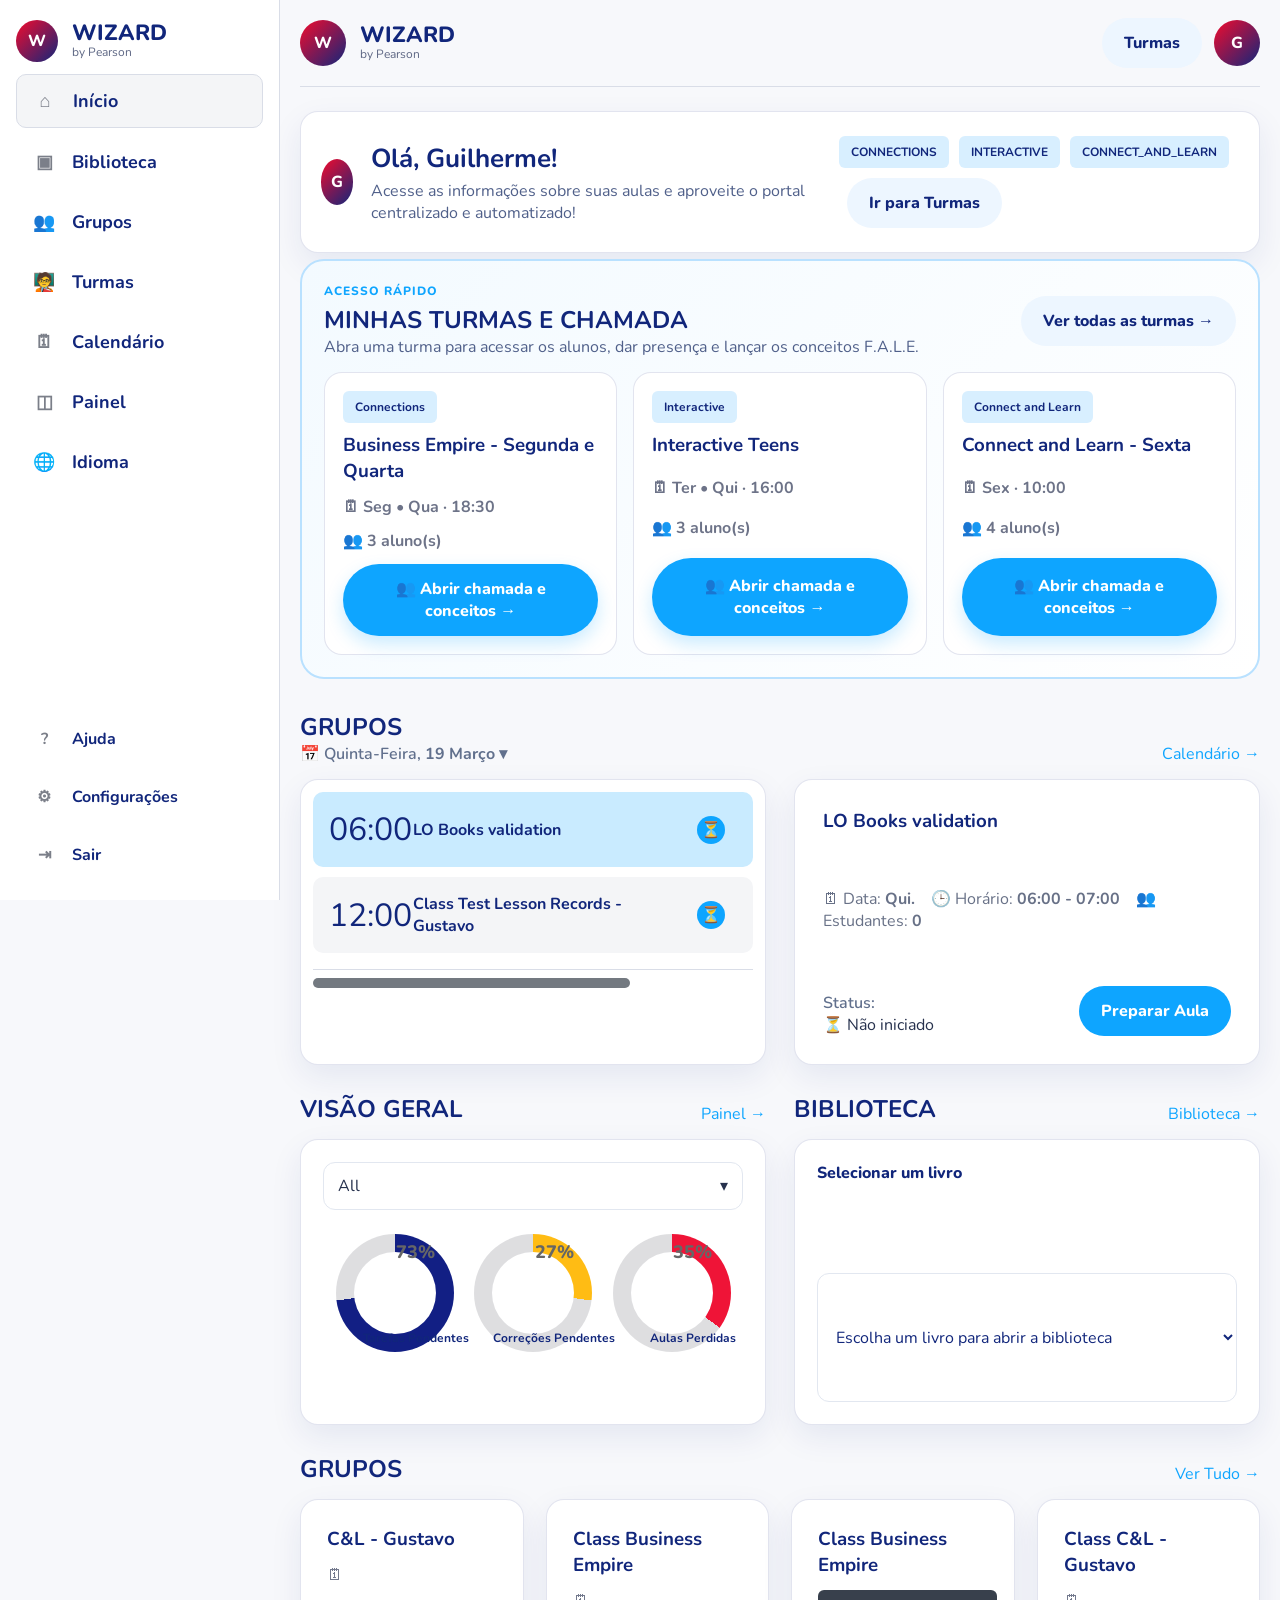
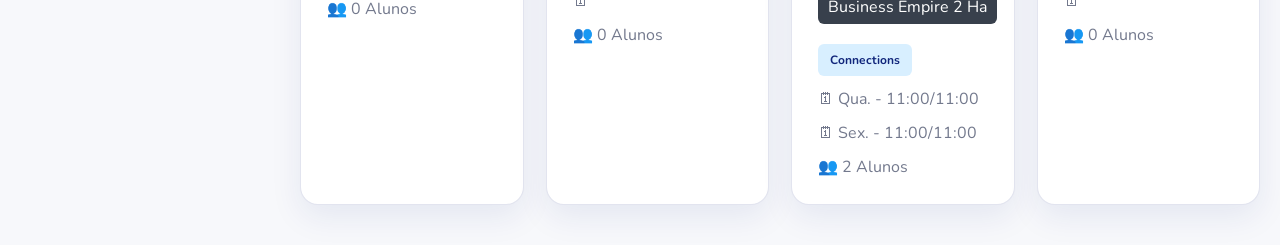
==== commit 41de2d9c: "Usa navegação nativa e oculta menus duplicados" ====
--- a/index.html
+++ b/index.html
@@ -7,13 +7,7 @@
     <link rel="preconnect" href="https://fonts.googleapis.com" />
     <link rel="preconnect" href="https://fonts.gstatic.com" crossorigin />
     <link href="https://fonts.googleapis.com/css2?family=Nunito:wght@400;600;700;800&display=swap" rel="stylesheet" />
-    <link rel="stylesheet" href="styles.css?v=9" />
-    <link rel="stylesheet" href="styles.css?v=8" />
-    <link rel="stylesheet" href="styles.css?v=7" />
-    <link rel="stylesheet" href="styles.css?v=6" />
-    <link rel="stylesheet" href="styles.css?v=5" />
-    <link rel="stylesheet" href="styles.css?v=4" />
-    <link rel="stylesheet" href="styles.css?v=3" />
+    <link rel="stylesheet" href="styles.css?v=10" />
   </head>
   <body>
     <div class="app-shell">
@@ -37,15 +31,6 @@
           <a href="./index.html#calendario" class="nav-item" data-nav-id="calendario"><span class="nav-item__icon">🗓</span><span>Calendário</span></a>
           <a href="./index.html#painel" class="nav-item" data-nav-id="painel"><span class="nav-item__icon">◫</span><span>Painel</span></a>
           <a href="./index.html#idioma" class="nav-item" data-nav-id="idioma"><span class="nav-item__icon">🌐</span><span>Idioma</span></a>
-          <a href="#grupos" class="nav-item" data-nav-id="grupos"><span class="nav-item__icon">👥</span><span>Grupos</span></a>
-          <a href="./index.html#turmas" class="nav-item" data-nav-id="turmas"><span class="nav-item__icon">🧑‍🏫</span><span>Turmas</span></a>
-          <a href="#home" class="nav-item is-active" data-nav-id="home"><span class="nav-item__icon">⌂</span><span>Início</span></a>
-          <a href="biblioteca.html" class="nav-item" data-nav-id="biblioteca"><span class="nav-item__icon">▣</span><span>Biblioteca</span></a>
-          <a href="#grupos" class="nav-item" data-nav-id="grupos"><span class="nav-item__icon">👥</span><span>Grupos</span></a>
-          <a href="turmas.html" class="nav-item" data-nav-id="turmas"><span class="nav-item__icon">🧑‍🏫</span><span>Turmas</span></a>
-          <a href="#calendario" class="nav-item" data-nav-id="calendario"><span class="nav-item__icon">🗓</span><span>Calendário</span></a>
-          <a href="#painel" class="nav-item" data-nav-id="painel"><span class="nav-item__icon">◫</span><span>Painel</span></a>
-          <a href="#idioma" class="nav-item" data-nav-id="idioma"><span class="nav-item__icon">🌐</span><span>Idioma</span></a>
         </nav>
 
         <div class="sidebar__footer">
@@ -71,7 +56,6 @@
           </div>
           <div class="topbar__actions">
             <a href="./index.html#turmas" class="secondary-button topbar__link" id="topbarTurmasButton">Turmas</a>
-            <a href="turmas.html" class="secondary-button topbar__link" id="topbarTurmasButton">Turmas</a>
             <div class="topbar__avatar">G</div>
           </div>
         </header>
@@ -90,7 +74,6 @@
               <span class="tag">INTERACTIVE</span>
               <span class="tag">CONNECT_AND_LEARN</span>
               <a href="./index.html#turmas" class="secondary-button hero__action" id="heroTurmasButton">Ir para Turmas</a>
-              <a href="turmas.html" class="secondary-button hero__action" id="heroTurmasButton">Ir para Turmas</a>
             </div>
           </section>
 
@@ -100,7 +83,6 @@
                 <span class="flow-step">ACESSO RÁPIDO</span>
                 <h2 id="homeClassesTitle">MINHAS TURMAS E CHAMADA</h2>
                 <p>Abra uma turma para acessar os alunos, dar presença e lançar os conceitos F.A.L.E.</p>
-                <p>Abra uma turma para acessar os alunos, dar presença e lançar as notas F.A.L.E.</p>
               </div>
               <button class="secondary-button" id="viewAllClassesButton">Ver todas as turmas →</button>
             </div>
@@ -161,8 +143,6 @@
               <section class="section-header">
                 <h2>BIBLIOTECA</h2>
                 <a href="./index.html#biblioteca" class="section-link" id="homeLibraryLink">Biblioteca →</a>
-                <a href="biblioteca.html" class="section-link" id="homeLibraryLink">Biblioteca →</a>
-                <a href="#biblioteca" class="section-link" id="homeLibraryLink">Biblioteca →</a>
               </section>
               <div class="card library-card">
                 <label class="field-label" for="homeLibrarySelect">Selecionar um livro</label>
@@ -205,7 +185,6 @@
         </section>
 
         <section class="page" data-page="biblioteca" id="biblioteca">
-        <section class="page" data-page="biblioteca" id="libraryPage">
           <section class="section-header section-header--page">
             <div>
               <span class="flow-step">MATERIAIS DIDÁTICOS</span>
@@ -231,7 +210,6 @@
         </section>
 
         <section class="page" data-page="turmas" id="turmas">
-        <section class="page" data-page="turmas" id="classesPage">
           <div id="classesOverview">
           <section class="section-header section-header--page">
             <div>
@@ -246,7 +224,6 @@
             <div>
               <span class="flow-step">PASSO 1 DE 3</span>
               <strong>Faça a chamada e lance os conceitos da aula</strong>
-              <strong>Faça a chamada e lance as notas da aula</strong>
               <p>Clique em <b>Abrir turma e chamada</b>, escolha um aluno e registre presença e conceitos F.A.L.E.</p>
             </div>
           </section>
@@ -364,12 +341,6 @@
       </div>
     </div>
 
-    <script src="script.js?v=9"></script>
-    <script src="script.js?v=8"></script>
-    <script src="script.js?v=7"></script>
-    <script src="script.js?v=6"></script>
-    <script src="script.js?v=5"></script>
-    <script src="script.js?v=4"></script>
-    <script src="script.js?v=3"></script>
+    <script src="script.js?v=10"></script>
   </body>
 </html>
--- a/styles.css
+++ b/styles.css
@@ -83,6 +83,14 @@
   flex-direction: column;
   gap: 8px;
 }
+.sidebar .sidebar__nav:not(#navMenu) { display: none !important; }
+#navMenu [data-nav-id="home"] ~ [data-nav-id="home"],
+#navMenu [data-nav-id="biblioteca"] ~ [data-nav-id="biblioteca"],
+#navMenu [data-nav-id="grupos"] ~ [data-nav-id="grupos"],
+#navMenu [data-nav-id="turmas"] ~ [data-nav-id="turmas"],
+#navMenu [data-nav-id="calendario"] ~ [data-nav-id="calendario"],
+#navMenu [data-nav-id="painel"] ~ [data-nav-id="painel"],
+#navMenu [data-nav-id="idioma"] ~ [data-nav-id="idioma"] { display: none !important; }
 .sidebar__footer { margin-top: auto; padding-top: 12px; }
 
 .nav-item {
@@ -327,16 +335,11 @@
 .fale-field strong { color: var(--primary); }
 .fale-field small { color: var(--muted); min-height: 34px; }
 .fale-field select, .lesson-date, .lesson-notes { width: 100%; border: 1px solid #e2e7f0; border-radius: 10px; padding: 11px 12px; color: var(--primary); background: #fff; }
-.fale-field { border: 1px solid var(--border); border-radius: 14px; padding: 15px; display: grid; gap: 8px; }
-.fale-field strong { color: var(--primary); }
-.fale-field small { color: var(--muted); min-height: 34px; }
-.fale-field input, .lesson-date, .lesson-notes { width: 100%; border: 1px solid #e2e7f0; border-radius: 10px; padding: 11px 12px; color: var(--primary); }
 .lesson-notes { resize: vertical; min-height: 90px; }
 .save-feedback { color: #0f6d38; background: #eefbf3; border: 1px solid #b7e3c8; padding: 12px; border-radius: 12px; font-weight: 800; }
 .history-list { display: grid; gap: 10px; }
 .history-row { border: 1px solid var(--border); border-radius: 12px; padding: 14px; display: grid; grid-template-columns: 140px 120px 1fr; gap: 14px; align-items: center; }
 .history-row__concepts { display: flex; flex-wrap: wrap; gap: 8px; color: var(--primary); font-weight: 700; }
-.history-row__grades { display: flex; flex-wrap: wrap; gap: 8px; color: var(--primary); font-weight: 700; }
 .empty-state { padding: 46px 24px; text-align: center; margin-top: 18px; }
 .library-search-card { padding: 18px; margin-bottom: 18px; }
 .library-books { display: grid; gap: 10px; }
@@ -349,12 +352,6 @@
 .library-book__cover { width: 40px; height: 40px; flex: 0 0 40px; border-radius: 50%; display: grid; place-items: center; color: #fff; font-weight: 800; font-style: italic; background: var(--book-color); box-shadow: inset 5px 0 10px rgba(255,255,255,.35); }
 .library-book__chevron { font-size: 24px; transition: transform .2s ease; }
 .library-book[open] .library-book__chevron { transform: rotate(180deg); }
-.library-book.is-open { border-color: #b9e1ff; background: #fff; box-shadow: var(--shadow); }
-.library-book__button { width: 100%; min-height: 80px; padding: 16px 22px; border: 0; background: transparent; color: var(--primary); display: flex; justify-content: space-between; align-items: center; text-align: left; }
-.library-book__identity { display: flex; align-items: center; gap: 16px; font-size: 20px; }
-.library-book__cover { width: 40px; height: 40px; flex: 0 0 40px; border-radius: 50%; display: grid; place-items: center; color: #fff; font-weight: 800; font-style: italic; background: var(--book-color); box-shadow: inset 5px 0 10px rgba(255,255,255,.35); }
-.library-book__chevron { font-size: 24px; transition: transform .2s ease; }
-.library-book.is-open .library-book__chevron { transform: rotate(180deg); }
 .library-book__content { display: grid; grid-template-columns: repeat(3, minmax(0, 1fr)); gap: 12px; padding: 0 22px 22px 78px; }
 .library-resource { border: 1px solid var(--border); border-radius: 12px; padding: 14px; background: #fff; color: var(--primary); display: grid; grid-template-columns: auto 1fr auto; align-items: center; gap: 10px; text-align: left; }
 .library-resource:hover { border-color: var(--accent); background: #f8fcff; }
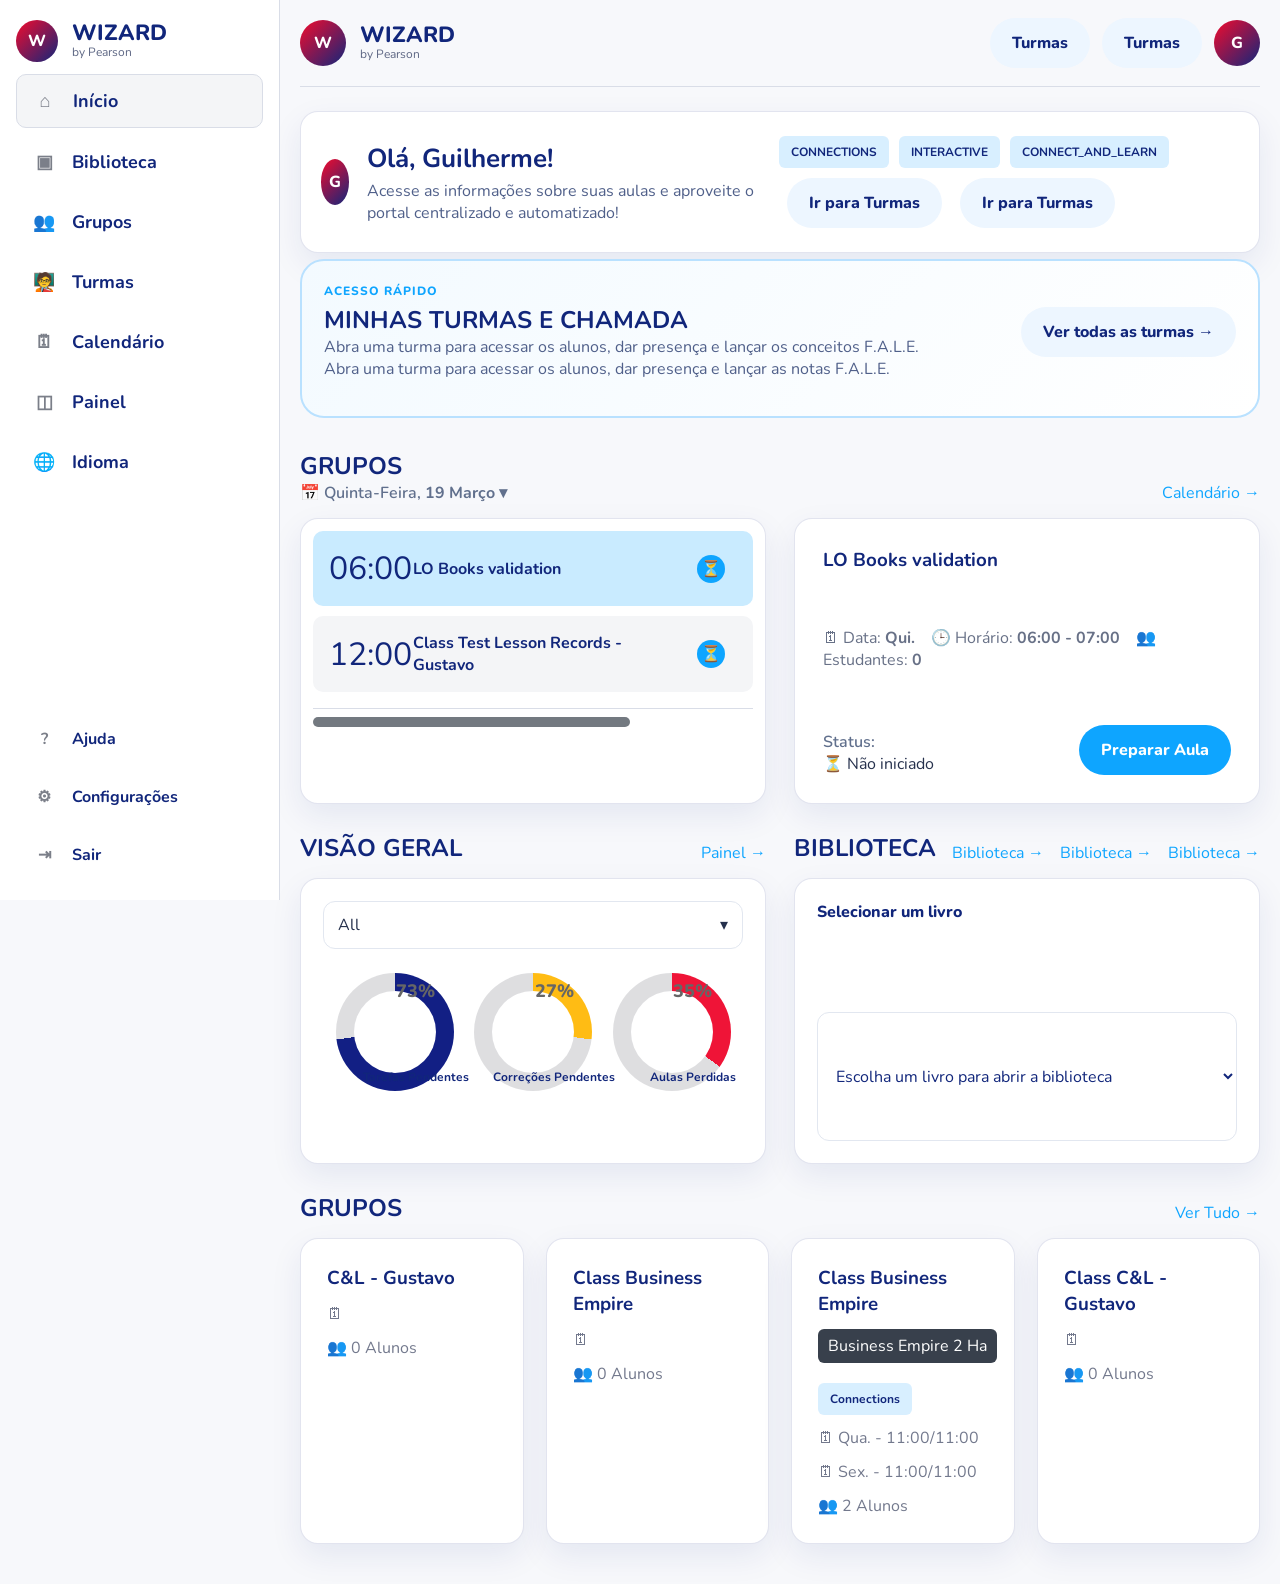
==== commit 8cb2f727: "Merge branch 'main' into codex/tornar-aba-turmas-clicavel-para-acesso-asolao" ====
--- a/index.html
+++ b/index.html
@@ -8,6 +8,13 @@
     <link rel="preconnect" href="https://fonts.gstatic.com" crossorigin />
     <link href="https://fonts.googleapis.com/css2?family=Nunito:wght@400;600;700;800&display=swap" rel="stylesheet" />
     <link rel="stylesheet" href="styles.css?v=10" />
+    <link rel="stylesheet" href="styles.css?v=9" />
+    <link rel="stylesheet" href="styles.css?v=8" />
+    <link rel="stylesheet" href="styles.css?v=7" />
+    <link rel="stylesheet" href="styles.css?v=6" />
+    <link rel="stylesheet" href="styles.css?v=5" />
+    <link rel="stylesheet" href="styles.css?v=4" />
+    <link rel="stylesheet" href="styles.css?v=3" />
   </head>
   <body>
     <div class="app-shell">
@@ -31,6 +38,15 @@
           <a href="./index.html#calendario" class="nav-item" data-nav-id="calendario"><span class="nav-item__icon">🗓</span><span>Calendário</span></a>
           <a href="./index.html#painel" class="nav-item" data-nav-id="painel"><span class="nav-item__icon">◫</span><span>Painel</span></a>
           <a href="./index.html#idioma" class="nav-item" data-nav-id="idioma"><span class="nav-item__icon">🌐</span><span>Idioma</span></a>
+          <a href="#grupos" class="nav-item" data-nav-id="grupos"><span class="nav-item__icon">👥</span><span>Grupos</span></a>
+          <a href="./index.html#turmas" class="nav-item" data-nav-id="turmas"><span class="nav-item__icon">🧑‍🏫</span><span>Turmas</span></a>
+          <a href="#home" class="nav-item is-active" data-nav-id="home"><span class="nav-item__icon">⌂</span><span>Início</span></a>
+          <a href="biblioteca.html" class="nav-item" data-nav-id="biblioteca"><span class="nav-item__icon">▣</span><span>Biblioteca</span></a>
+          <a href="#grupos" class="nav-item" data-nav-id="grupos"><span class="nav-item__icon">👥</span><span>Grupos</span></a>
+          <a href="turmas.html" class="nav-item" data-nav-id="turmas"><span class="nav-item__icon">🧑‍🏫</span><span>Turmas</span></a>
+          <a href="#calendario" class="nav-item" data-nav-id="calendario"><span class="nav-item__icon">🗓</span><span>Calendário</span></a>
+          <a href="#painel" class="nav-item" data-nav-id="painel"><span class="nav-item__icon">◫</span><span>Painel</span></a>
+          <a href="#idioma" class="nav-item" data-nav-id="idioma"><span class="nav-item__icon">🌐</span><span>Idioma</span></a>
         </nav>
 
         <div class="sidebar__footer">
@@ -56,6 +72,7 @@
           </div>
           <div class="topbar__actions">
             <a href="./index.html#turmas" class="secondary-button topbar__link" id="topbarTurmasButton">Turmas</a>
+            <a href="turmas.html" class="secondary-button topbar__link" id="topbarTurmasButton">Turmas</a>
             <div class="topbar__avatar">G</div>
           </div>
         </header>
@@ -74,6 +91,7 @@
               <span class="tag">INTERACTIVE</span>
               <span class="tag">CONNECT_AND_LEARN</span>
               <a href="./index.html#turmas" class="secondary-button hero__action" id="heroTurmasButton">Ir para Turmas</a>
+              <a href="turmas.html" class="secondary-button hero__action" id="heroTurmasButton">Ir para Turmas</a>
             </div>
           </section>
 
@@ -83,6 +101,7 @@
                 <span class="flow-step">ACESSO RÁPIDO</span>
                 <h2 id="homeClassesTitle">MINHAS TURMAS E CHAMADA</h2>
                 <p>Abra uma turma para acessar os alunos, dar presença e lançar os conceitos F.A.L.E.</p>
+                <p>Abra uma turma para acessar os alunos, dar presença e lançar as notas F.A.L.E.</p>
               </div>
               <button class="secondary-button" id="viewAllClassesButton">Ver todas as turmas →</button>
             </div>
@@ -143,6 +162,8 @@
               <section class="section-header">
                 <h2>BIBLIOTECA</h2>
                 <a href="./index.html#biblioteca" class="section-link" id="homeLibraryLink">Biblioteca →</a>
+                <a href="biblioteca.html" class="section-link" id="homeLibraryLink">Biblioteca →</a>
+                <a href="#biblioteca" class="section-link" id="homeLibraryLink">Biblioteca →</a>
               </section>
               <div class="card library-card">
                 <label class="field-label" for="homeLibrarySelect">Selecionar um livro</label>
@@ -185,6 +206,7 @@
         </section>
 
         <section class="page" data-page="biblioteca" id="biblioteca">
+        <section class="page" data-page="biblioteca" id="libraryPage">
           <section class="section-header section-header--page">
             <div>
               <span class="flow-step">MATERIAIS DIDÁTICOS</span>
@@ -210,6 +232,7 @@
         </section>
 
         <section class="page" data-page="turmas" id="turmas">
+        <section class="page" data-page="turmas" id="classesPage">
           <div id="classesOverview">
           <section class="section-header section-header--page">
             <div>
@@ -224,6 +247,7 @@
             <div>
               <span class="flow-step">PASSO 1 DE 3</span>
               <strong>Faça a chamada e lance os conceitos da aula</strong>
+              <strong>Faça a chamada e lance as notas da aula</strong>
               <p>Clique em <b>Abrir turma e chamada</b>, escolha um aluno e registre presença e conceitos F.A.L.E.</p>
             </div>
           </section>
@@ -342,5 +366,12 @@
     </div>
 
     <script src="script.js?v=10"></script>
+    <script src="script.js?v=9"></script>
+    <script src="script.js?v=8"></script>
+    <script src="script.js?v=7"></script>
+    <script src="script.js?v=6"></script>
+    <script src="script.js?v=5"></script>
+    <script src="script.js?v=4"></script>
+    <script src="script.js?v=3"></script>
   </body>
 </html>
--- a/styles.css
+++ b/styles.css
@@ -335,11 +335,16 @@
 .fale-field strong { color: var(--primary); }
 .fale-field small { color: var(--muted); min-height: 34px; }
 .fale-field select, .lesson-date, .lesson-notes { width: 100%; border: 1px solid #e2e7f0; border-radius: 10px; padding: 11px 12px; color: var(--primary); background: #fff; }
+.fale-field { border: 1px solid var(--border); border-radius: 14px; padding: 15px; display: grid; gap: 8px; }
+.fale-field strong { color: var(--primary); }
+.fale-field small { color: var(--muted); min-height: 34px; }
+.fale-field input, .lesson-date, .lesson-notes { width: 100%; border: 1px solid #e2e7f0; border-radius: 10px; padding: 11px 12px; color: var(--primary); }
 .lesson-notes { resize: vertical; min-height: 90px; }
 .save-feedback { color: #0f6d38; background: #eefbf3; border: 1px solid #b7e3c8; padding: 12px; border-radius: 12px; font-weight: 800; }
 .history-list { display: grid; gap: 10px; }
 .history-row { border: 1px solid var(--border); border-radius: 12px; padding: 14px; display: grid; grid-template-columns: 140px 120px 1fr; gap: 14px; align-items: center; }
 .history-row__concepts { display: flex; flex-wrap: wrap; gap: 8px; color: var(--primary); font-weight: 700; }
+.history-row__grades { display: flex; flex-wrap: wrap; gap: 8px; color: var(--primary); font-weight: 700; }
 .empty-state { padding: 46px 24px; text-align: center; margin-top: 18px; }
 .library-search-card { padding: 18px; margin-bottom: 18px; }
 .library-books { display: grid; gap: 10px; }
@@ -352,6 +357,12 @@
 .library-book__cover { width: 40px; height: 40px; flex: 0 0 40px; border-radius: 50%; display: grid; place-items: center; color: #fff; font-weight: 800; font-style: italic; background: var(--book-color); box-shadow: inset 5px 0 10px rgba(255,255,255,.35); }
 .library-book__chevron { font-size: 24px; transition: transform .2s ease; }
 .library-book[open] .library-book__chevron { transform: rotate(180deg); }
+.library-book.is-open { border-color: #b9e1ff; background: #fff; box-shadow: var(--shadow); }
+.library-book__button { width: 100%; min-height: 80px; padding: 16px 22px; border: 0; background: transparent; color: var(--primary); display: flex; justify-content: space-between; align-items: center; text-align: left; }
+.library-book__identity { display: flex; align-items: center; gap: 16px; font-size: 20px; }
+.library-book__cover { width: 40px; height: 40px; flex: 0 0 40px; border-radius: 50%; display: grid; place-items: center; color: #fff; font-weight: 800; font-style: italic; background: var(--book-color); box-shadow: inset 5px 0 10px rgba(255,255,255,.35); }
+.library-book__chevron { font-size: 24px; transition: transform .2s ease; }
+.library-book.is-open .library-book__chevron { transform: rotate(180deg); }
 .library-book__content { display: grid; grid-template-columns: repeat(3, minmax(0, 1fr)); gap: 12px; padding: 0 22px 22px 78px; }
 .library-resource { border: 1px solid var(--border); border-radius: 12px; padding: 14px; background: #fff; color: var(--primary); display: grid; grid-template-columns: auto 1fr auto; align-items: center; gap: 10px; text-align: left; }
 .library-resource:hover { border-color: var(--accent); background: #f8fcff; }
--- a/styles.css
+++ b/styles.css
@@ -335,11 +335,16 @@
 .fale-field strong { color: var(--primary); }
 .fale-field small { color: var(--muted); min-height: 34px; }
 .fale-field select, .lesson-date, .lesson-notes { width: 100%; border: 1px solid #e2e7f0; border-radius: 10px; padding: 11px 12px; color: var(--primary); background: #fff; }
+.fale-field { border: 1px solid var(--border); border-radius: 14px; padding: 15px; display: grid; gap: 8px; }
+.fale-field strong { color: var(--primary); }
+.fale-field small { color: var(--muted); min-height: 34px; }
+.fale-field input, .lesson-date, .lesson-notes { width: 100%; border: 1px solid #e2e7f0; border-radius: 10px; padding: 11px 12px; color: var(--primary); }
 .lesson-notes { resize: vertical; min-height: 90px; }
 .save-feedback { color: #0f6d38; background: #eefbf3; border: 1px solid #b7e3c8; padding: 12px; border-radius: 12px; font-weight: 800; }
 .history-list { display: grid; gap: 10px; }
 .history-row { border: 1px solid var(--border); border-radius: 12px; padding: 14px; display: grid; grid-template-columns: 140px 120px 1fr; gap: 14px; align-items: center; }
 .history-row__concepts { display: flex; flex-wrap: wrap; gap: 8px; color: var(--primary); font-weight: 700; }
+.history-row__grades { display: flex; flex-wrap: wrap; gap: 8px; color: var(--primary); font-weight: 700; }
 .empty-state { padding: 46px 24px; text-align: center; margin-top: 18px; }
 .library-search-card { padding: 18px; margin-bottom: 18px; }
 .library-books { display: grid; gap: 10px; }
@@ -352,6 +357,12 @@
 .library-book__cover { width: 40px; height: 40px; flex: 0 0 40px; border-radius: 50%; display: grid; place-items: center; color: #fff; font-weight: 800; font-style: italic; background: var(--book-color); box-shadow: inset 5px 0 10px rgba(255,255,255,.35); }
 .library-book__chevron { font-size: 24px; transition: transform .2s ease; }
 .library-book[open] .library-book__chevron { transform: rotate(180deg); }
+.library-book.is-open { border-color: #b9e1ff; background: #fff; box-shadow: var(--shadow); }
+.library-book__button { width: 100%; min-height: 80px; padding: 16px 22px; border: 0; background: transparent; color: var(--primary); display: flex; justify-content: space-between; align-items: center; text-align: left; }
+.library-book__identity { display: flex; align-items: center; gap: 16px; font-size: 20px; }
+.library-book__cover { width: 40px; height: 40px; flex: 0 0 40px; border-radius: 50%; display: grid; place-items: center; color: #fff; font-weight: 800; font-style: italic; background: var(--book-color); box-shadow: inset 5px 0 10px rgba(255,255,255,.35); }
+.library-book__chevron { font-size: 24px; transition: transform .2s ease; }
+.library-book.is-open .library-book__chevron { transform: rotate(180deg); }
 .library-book__content { display: grid; grid-template-columns: repeat(3, minmax(0, 1fr)); gap: 12px; padding: 0 22px 22px 78px; }
 .library-resource { border: 1px solid var(--border); border-radius: 12px; padding: 14px; background: #fff; color: var(--primary); display: grid; grid-template-columns: auto 1fr auto; align-items: center; gap: 10px; text-align: left; }
 .library-resource:hover { border-color: var(--accent); background: #f8fcff; }
--- a/styles.css
+++ b/styles.css
@@ -335,11 +335,16 @@
 .fale-field strong { color: var(--primary); }
 .fale-field small { color: var(--muted); min-height: 34px; }
 .fale-field select, .lesson-date, .lesson-notes { width: 100%; border: 1px solid #e2e7f0; border-radius: 10px; padding: 11px 12px; color: var(--primary); background: #fff; }
+.fale-field { border: 1px solid var(--border); border-radius: 14px; padding: 15px; display: grid; gap: 8px; }
+.fale-field strong { color: var(--primary); }
+.fale-field small { color: var(--muted); min-height: 34px; }
+.fale-field input, .lesson-date, .lesson-notes { width: 100%; border: 1px solid #e2e7f0; border-radius: 10px; padding: 11px 12px; color: var(--primary); }
 .lesson-notes { resize: vertical; min-height: 90px; }
 .save-feedback { color: #0f6d38; background: #eefbf3; border: 1px solid #b7e3c8; padding: 12px; border-radius: 12px; font-weight: 800; }
 .history-list { display: grid; gap: 10px; }
 .history-row { border: 1px solid var(--border); border-radius: 12px; padding: 14px; display: grid; grid-template-columns: 140px 120px 1fr; gap: 14px; align-items: center; }
 .history-row__concepts { display: flex; flex-wrap: wrap; gap: 8px; color: var(--primary); font-weight: 700; }
+.history-row__grades { display: flex; flex-wrap: wrap; gap: 8px; color: var(--primary); font-weight: 700; }
 .empty-state { padding: 46px 24px; text-align: center; margin-top: 18px; }
 .library-search-card { padding: 18px; margin-bottom: 18px; }
 .library-books { display: grid; gap: 10px; }
@@ -352,6 +357,12 @@
 .library-book__cover { width: 40px; height: 40px; flex: 0 0 40px; border-radius: 50%; display: grid; place-items: center; color: #fff; font-weight: 800; font-style: italic; background: var(--book-color); box-shadow: inset 5px 0 10px rgba(255,255,255,.35); }
 .library-book__chevron { font-size: 24px; transition: transform .2s ease; }
 .library-book[open] .library-book__chevron { transform: rotate(180deg); }
+.library-book.is-open { border-color: #b9e1ff; background: #fff; box-shadow: var(--shadow); }
+.library-book__button { width: 100%; min-height: 80px; padding: 16px 22px; border: 0; background: transparent; color: var(--primary); display: flex; justify-content: space-between; align-items: center; text-align: left; }
+.library-book__identity { display: flex; align-items: center; gap: 16px; font-size: 20px; }
+.library-book__cover { width: 40px; height: 40px; flex: 0 0 40px; border-radius: 50%; display: grid; place-items: center; color: #fff; font-weight: 800; font-style: italic; background: var(--book-color); box-shadow: inset 5px 0 10px rgba(255,255,255,.35); }
+.library-book__chevron { font-size: 24px; transition: transform .2s ease; }
+.library-book.is-open .library-book__chevron { transform: rotate(180deg); }
 .library-book__content { display: grid; grid-template-columns: repeat(3, minmax(0, 1fr)); gap: 12px; padding: 0 22px 22px 78px; }
 .library-resource { border: 1px solid var(--border); border-radius: 12px; padding: 14px; background: #fff; color: var(--primary); display: grid; grid-template-columns: auto 1fr auto; align-items: center; gap: 10px; text-align: left; }
 .library-resource:hover { border-color: var(--accent); background: #f8fcff; }
--- a/styles.css
+++ b/styles.css
@@ -335,11 +335,16 @@
 .fale-field strong { color: var(--primary); }
 .fale-field small { color: var(--muted); min-height: 34px; }
 .fale-field select, .lesson-date, .lesson-notes { width: 100%; border: 1px solid #e2e7f0; border-radius: 10px; padding: 11px 12px; color: var(--primary); background: #fff; }
+.fale-field { border: 1px solid var(--border); border-radius: 14px; padding: 15px; display: grid; gap: 8px; }
+.fale-field strong { color: var(--primary); }
+.fale-field small { color: var(--muted); min-height: 34px; }
+.fale-field input, .lesson-date, .lesson-notes { width: 100%; border: 1px solid #e2e7f0; border-radius: 10px; padding: 11px 12px; color: var(--primary); }
 .lesson-notes { resize: vertical; min-height: 90px; }
 .save-feedback { color: #0f6d38; background: #eefbf3; border: 1px solid #b7e3c8; padding: 12px; border-radius: 12px; font-weight: 800; }
 .history-list { display: grid; gap: 10px; }
 .history-row { border: 1px solid var(--border); border-radius: 12px; padding: 14px; display: grid; grid-template-columns: 140px 120px 1fr; gap: 14px; align-items: center; }
 .history-row__concepts { display: flex; flex-wrap: wrap; gap: 8px; color: var(--primary); font-weight: 700; }
+.history-row__grades { display: flex; flex-wrap: wrap; gap: 8px; color: var(--primary); font-weight: 700; }
 .empty-state { padding: 46px 24px; text-align: center; margin-top: 18px; }
 .library-search-card { padding: 18px; margin-bottom: 18px; }
 .library-books { display: grid; gap: 10px; }
@@ -352,6 +357,12 @@
 .library-book__cover { width: 40px; height: 40px; flex: 0 0 40px; border-radius: 50%; display: grid; place-items: center; color: #fff; font-weight: 800; font-style: italic; background: var(--book-color); box-shadow: inset 5px 0 10px rgba(255,255,255,.35); }
 .library-book__chevron { font-size: 24px; transition: transform .2s ease; }
 .library-book[open] .library-book__chevron { transform: rotate(180deg); }
+.library-book.is-open { border-color: #b9e1ff; background: #fff; box-shadow: var(--shadow); }
+.library-book__button { width: 100%; min-height: 80px; padding: 16px 22px; border: 0; background: transparent; color: var(--primary); display: flex; justify-content: space-between; align-items: center; text-align: left; }
+.library-book__identity { display: flex; align-items: center; gap: 16px; font-size: 20px; }
+.library-book__cover { width: 40px; height: 40px; flex: 0 0 40px; border-radius: 50%; display: grid; place-items: center; color: #fff; font-weight: 800; font-style: italic; background: var(--book-color); box-shadow: inset 5px 0 10px rgba(255,255,255,.35); }
+.library-book__chevron { font-size: 24px; transition: transform .2s ease; }
+.library-book.is-open .library-book__chevron { transform: rotate(180deg); }
 .library-book__content { display: grid; grid-template-columns: repeat(3, minmax(0, 1fr)); gap: 12px; padding: 0 22px 22px 78px; }
 .library-resource { border: 1px solid var(--border); border-radius: 12px; padding: 14px; background: #fff; color: var(--primary); display: grid; grid-template-columns: auto 1fr auto; align-items: center; gap: 10px; text-align: left; }
 .library-resource:hover { border-color: var(--accent); background: #f8fcff; }
--- a/styles.css
+++ b/styles.css
@@ -335,11 +335,16 @@
 .fale-field strong { color: var(--primary); }
 .fale-field small { color: var(--muted); min-height: 34px; }
 .fale-field select, .lesson-date, .lesson-notes { width: 100%; border: 1px solid #e2e7f0; border-radius: 10px; padding: 11px 12px; color: var(--primary); background: #fff; }
+.fale-field { border: 1px solid var(--border); border-radius: 14px; padding: 15px; display: grid; gap: 8px; }
+.fale-field strong { color: var(--primary); }
+.fale-field small { color: var(--muted); min-height: 34px; }
+.fale-field input, .lesson-date, .lesson-notes { width: 100%; border: 1px solid #e2e7f0; border-radius: 10px; padding: 11px 12px; color: var(--primary); }
 .lesson-notes { resize: vertical; min-height: 90px; }
 .save-feedback { color: #0f6d38; background: #eefbf3; border: 1px solid #b7e3c8; padding: 12px; border-radius: 12px; font-weight: 800; }
 .history-list { display: grid; gap: 10px; }
 .history-row { border: 1px solid var(--border); border-radius: 12px; padding: 14px; display: grid; grid-template-columns: 140px 120px 1fr; gap: 14px; align-items: center; }
 .history-row__concepts { display: flex; flex-wrap: wrap; gap: 8px; color: var(--primary); font-weight: 700; }
+.history-row__grades { display: flex; flex-wrap: wrap; gap: 8px; color: var(--primary); font-weight: 700; }
 .empty-state { padding: 46px 24px; text-align: center; margin-top: 18px; }
 .library-search-card { padding: 18px; margin-bottom: 18px; }
 .library-books { display: grid; gap: 10px; }
@@ -352,6 +357,12 @@
 .library-book__cover { width: 40px; height: 40px; flex: 0 0 40px; border-radius: 50%; display: grid; place-items: center; color: #fff; font-weight: 800; font-style: italic; background: var(--book-color); box-shadow: inset 5px 0 10px rgba(255,255,255,.35); }
 .library-book__chevron { font-size: 24px; transition: transform .2s ease; }
 .library-book[open] .library-book__chevron { transform: rotate(180deg); }
+.library-book.is-open { border-color: #b9e1ff; background: #fff; box-shadow: var(--shadow); }
+.library-book__button { width: 100%; min-height: 80px; padding: 16px 22px; border: 0; background: transparent; color: var(--primary); display: flex; justify-content: space-between; align-items: center; text-align: left; }
+.library-book__identity { display: flex; align-items: center; gap: 16px; font-size: 20px; }
+.library-book__cover { width: 40px; height: 40px; flex: 0 0 40px; border-radius: 50%; display: grid; place-items: center; color: #fff; font-weight: 800; font-style: italic; background: var(--book-color); box-shadow: inset 5px 0 10px rgba(255,255,255,.35); }
+.library-book__chevron { font-size: 24px; transition: transform .2s ease; }
+.library-book.is-open .library-book__chevron { transform: rotate(180deg); }
 .library-book__content { display: grid; grid-template-columns: repeat(3, minmax(0, 1fr)); gap: 12px; padding: 0 22px 22px 78px; }
 .library-resource { border: 1px solid var(--border); border-radius: 12px; padding: 14px; background: #fff; color: var(--primary); display: grid; grid-template-columns: auto 1fr auto; align-items: center; gap: 10px; text-align: left; }
 .library-resource:hover { border-color: var(--accent); background: #f8fcff; }
--- a/styles.css
+++ b/styles.css
@@ -335,11 +335,16 @@
 .fale-field strong { color: var(--primary); }
 .fale-field small { color: var(--muted); min-height: 34px; }
 .fale-field select, .lesson-date, .lesson-notes { width: 100%; border: 1px solid #e2e7f0; border-radius: 10px; padding: 11px 12px; color: var(--primary); background: #fff; }
+.fale-field { border: 1px solid var(--border); border-radius: 14px; padding: 15px; display: grid; gap: 8px; }
+.fale-field strong { color: var(--primary); }
+.fale-field small { color: var(--muted); min-height: 34px; }
+.fale-field input, .lesson-date, .lesson-notes { width: 100%; border: 1px solid #e2e7f0; border-radius: 10px; padding: 11px 12px; color: var(--primary); }
 .lesson-notes { resize: vertical; min-height: 90px; }
 .save-feedback { color: #0f6d38; background: #eefbf3; border: 1px solid #b7e3c8; padding: 12px; border-radius: 12px; font-weight: 800; }
 .history-list { display: grid; gap: 10px; }
 .history-row { border: 1px solid var(--border); border-radius: 12px; padding: 14px; display: grid; grid-template-columns: 140px 120px 1fr; gap: 14px; align-items: center; }
 .history-row__concepts { display: flex; flex-wrap: wrap; gap: 8px; color: var(--primary); font-weight: 700; }
+.history-row__grades { display: flex; flex-wrap: wrap; gap: 8px; color: var(--primary); font-weight: 700; }
 .empty-state { padding: 46px 24px; text-align: center; margin-top: 18px; }
 .library-search-card { padding: 18px; margin-bottom: 18px; }
 .library-books { display: grid; gap: 10px; }
@@ -352,6 +357,12 @@
 .library-book__cover { width: 40px; height: 40px; flex: 0 0 40px; border-radius: 50%; display: grid; place-items: center; color: #fff; font-weight: 800; font-style: italic; background: var(--book-color); box-shadow: inset 5px 0 10px rgba(255,255,255,.35); }
 .library-book__chevron { font-size: 24px; transition: transform .2s ease; }
 .library-book[open] .library-book__chevron { transform: rotate(180deg); }
+.library-book.is-open { border-color: #b9e1ff; background: #fff; box-shadow: var(--shadow); }
+.library-book__button { width: 100%; min-height: 80px; padding: 16px 22px; border: 0; background: transparent; color: var(--primary); display: flex; justify-content: space-between; align-items: center; text-align: left; }
+.library-book__identity { display: flex; align-items: center; gap: 16px; font-size: 20px; }
+.library-book__cover { width: 40px; height: 40px; flex: 0 0 40px; border-radius: 50%; display: grid; place-items: center; color: #fff; font-weight: 800; font-style: italic; background: var(--book-color); box-shadow: inset 5px 0 10px rgba(255,255,255,.35); }
+.library-book__chevron { font-size: 24px; transition: transform .2s ease; }
+.library-book.is-open .library-book__chevron { transform: rotate(180deg); }
 .library-book__content { display: grid; grid-template-columns: repeat(3, minmax(0, 1fr)); gap: 12px; padding: 0 22px 22px 78px; }
 .library-resource { border: 1px solid var(--border); border-radius: 12px; padding: 14px; background: #fff; color: var(--primary); display: grid; grid-template-columns: auto 1fr auto; align-items: center; gap: 10px; text-align: left; }
 .library-resource:hover { border-color: var(--accent); background: #f8fcff; }
--- a/styles.css
+++ b/styles.css
@@ -335,11 +335,16 @@
 .fale-field strong { color: var(--primary); }
 .fale-field small { color: var(--muted); min-height: 34px; }
 .fale-field select, .lesson-date, .lesson-notes { width: 100%; border: 1px solid #e2e7f0; border-radius: 10px; padding: 11px 12px; color: var(--primary); background: #fff; }
+.fale-field { border: 1px solid var(--border); border-radius: 14px; padding: 15px; display: grid; gap: 8px; }
+.fale-field strong { color: var(--primary); }
+.fale-field small { color: var(--muted); min-height: 34px; }
+.fale-field input, .lesson-date, .lesson-notes { width: 100%; border: 1px solid #e2e7f0; border-radius: 10px; padding: 11px 12px; color: var(--primary); }
 .lesson-notes { resize: vertical; min-height: 90px; }
 .save-feedback { color: #0f6d38; background: #eefbf3; border: 1px solid #b7e3c8; padding: 12px; border-radius: 12px; font-weight: 800; }
 .history-list { display: grid; gap: 10px; }
 .history-row { border: 1px solid var(--border); border-radius: 12px; padding: 14px; display: grid; grid-template-columns: 140px 120px 1fr; gap: 14px; align-items: center; }
 .history-row__concepts { display: flex; flex-wrap: wrap; gap: 8px; color: var(--primary); font-weight: 700; }
+.history-row__grades { display: flex; flex-wrap: wrap; gap: 8px; color: var(--primary); font-weight: 700; }
 .empty-state { padding: 46px 24px; text-align: center; margin-top: 18px; }
 .library-search-card { padding: 18px; margin-bottom: 18px; }
 .library-books { display: grid; gap: 10px; }
@@ -352,6 +357,12 @@
 .library-book__cover { width: 40px; height: 40px; flex: 0 0 40px; border-radius: 50%; display: grid; place-items: center; color: #fff; font-weight: 800; font-style: italic; background: var(--book-color); box-shadow: inset 5px 0 10px rgba(255,255,255,.35); }
 .library-book__chevron { font-size: 24px; transition: transform .2s ease; }
 .library-book[open] .library-book__chevron { transform: rotate(180deg); }
+.library-book.is-open { border-color: #b9e1ff; background: #fff; box-shadow: var(--shadow); }
+.library-book__button { width: 100%; min-height: 80px; padding: 16px 22px; border: 0; background: transparent; color: var(--primary); display: flex; justify-content: space-between; align-items: center; text-align: left; }
+.library-book__identity { display: flex; align-items: center; gap: 16px; font-size: 20px; }
+.library-book__cover { width: 40px; height: 40px; flex: 0 0 40px; border-radius: 50%; display: grid; place-items: center; color: #fff; font-weight: 800; font-style: italic; background: var(--book-color); box-shadow: inset 5px 0 10px rgba(255,255,255,.35); }
+.library-book__chevron { font-size: 24px; transition: transform .2s ease; }
+.library-book.is-open .library-book__chevron { transform: rotate(180deg); }
 .library-book__content { display: grid; grid-template-columns: repeat(3, minmax(0, 1fr)); gap: 12px; padding: 0 22px 22px 78px; }
 .library-resource { border: 1px solid var(--border); border-radius: 12px; padding: 14px; background: #fff; color: var(--primary); display: grid; grid-template-columns: auto 1fr auto; align-items: center; gap: 10px; text-align: left; }
 .library-resource:hover { border-color: var(--accent); background: #f8fcff; }
--- a/styles.css
+++ b/styles.css
@@ -335,11 +335,16 @@
 .fale-field strong { color: var(--primary); }
 .fale-field small { color: var(--muted); min-height: 34px; }
 .fale-field select, .lesson-date, .lesson-notes { width: 100%; border: 1px solid #e2e7f0; border-radius: 10px; padding: 11px 12px; color: var(--primary); background: #fff; }
+.fale-field { border: 1px solid var(--border); border-radius: 14px; padding: 15px; display: grid; gap: 8px; }
+.fale-field strong { color: var(--primary); }
+.fale-field small { color: var(--muted); min-height: 34px; }
+.fale-field input, .lesson-date, .lesson-notes { width: 100%; border: 1px solid #e2e7f0; border-radius: 10px; padding: 11px 12px; color: var(--primary); }
 .lesson-notes { resize: vertical; min-height: 90px; }
 .save-feedback { color: #0f6d38; background: #eefbf3; border: 1px solid #b7e3c8; padding: 12px; border-radius: 12px; font-weight: 800; }
 .history-list { display: grid; gap: 10px; }
 .history-row { border: 1px solid var(--border); border-radius: 12px; padding: 14px; display: grid; grid-template-columns: 140px 120px 1fr; gap: 14px; align-items: center; }
 .history-row__concepts { display: flex; flex-wrap: wrap; gap: 8px; color: var(--primary); font-weight: 700; }
+.history-row__grades { display: flex; flex-wrap: wrap; gap: 8px; color: var(--primary); font-weight: 700; }
 .empty-state { padding: 46px 24px; text-align: center; margin-top: 18px; }
 .library-search-card { padding: 18px; margin-bottom: 18px; }
 .library-books { display: grid; gap: 10px; }
@@ -352,6 +357,12 @@
 .library-book__cover { width: 40px; height: 40px; flex: 0 0 40px; border-radius: 50%; display: grid; place-items: center; color: #fff; font-weight: 800; font-style: italic; background: var(--book-color); box-shadow: inset 5px 0 10px rgba(255,255,255,.35); }
 .library-book__chevron { font-size: 24px; transition: transform .2s ease; }
 .library-book[open] .library-book__chevron { transform: rotate(180deg); }
+.library-book.is-open { border-color: #b9e1ff; background: #fff; box-shadow: var(--shadow); }
+.library-book__button { width: 100%; min-height: 80px; padding: 16px 22px; border: 0; background: transparent; color: var(--primary); display: flex; justify-content: space-between; align-items: center; text-align: left; }
+.library-book__identity { display: flex; align-items: center; gap: 16px; font-size: 20px; }
+.library-book__cover { width: 40px; height: 40px; flex: 0 0 40px; border-radius: 50%; display: grid; place-items: center; color: #fff; font-weight: 800; font-style: italic; background: var(--book-color); box-shadow: inset 5px 0 10px rgba(255,255,255,.35); }
+.library-book__chevron { font-size: 24px; transition: transform .2s ease; }
+.library-book.is-open .library-book__chevron { transform: rotate(180deg); }
 .library-book__content { display: grid; grid-template-columns: repeat(3, minmax(0, 1fr)); gap: 12px; padding: 0 22px 22px 78px; }
 .library-resource { border: 1px solid var(--border); border-radius: 12px; padding: 14px; background: #fff; color: var(--primary); display: grid; grid-template-columns: auto 1fr auto; align-items: center; gap: 10px; text-align: left; }
 .library-resource:hover { border-color: var(--accent); background: #f8fcff; }
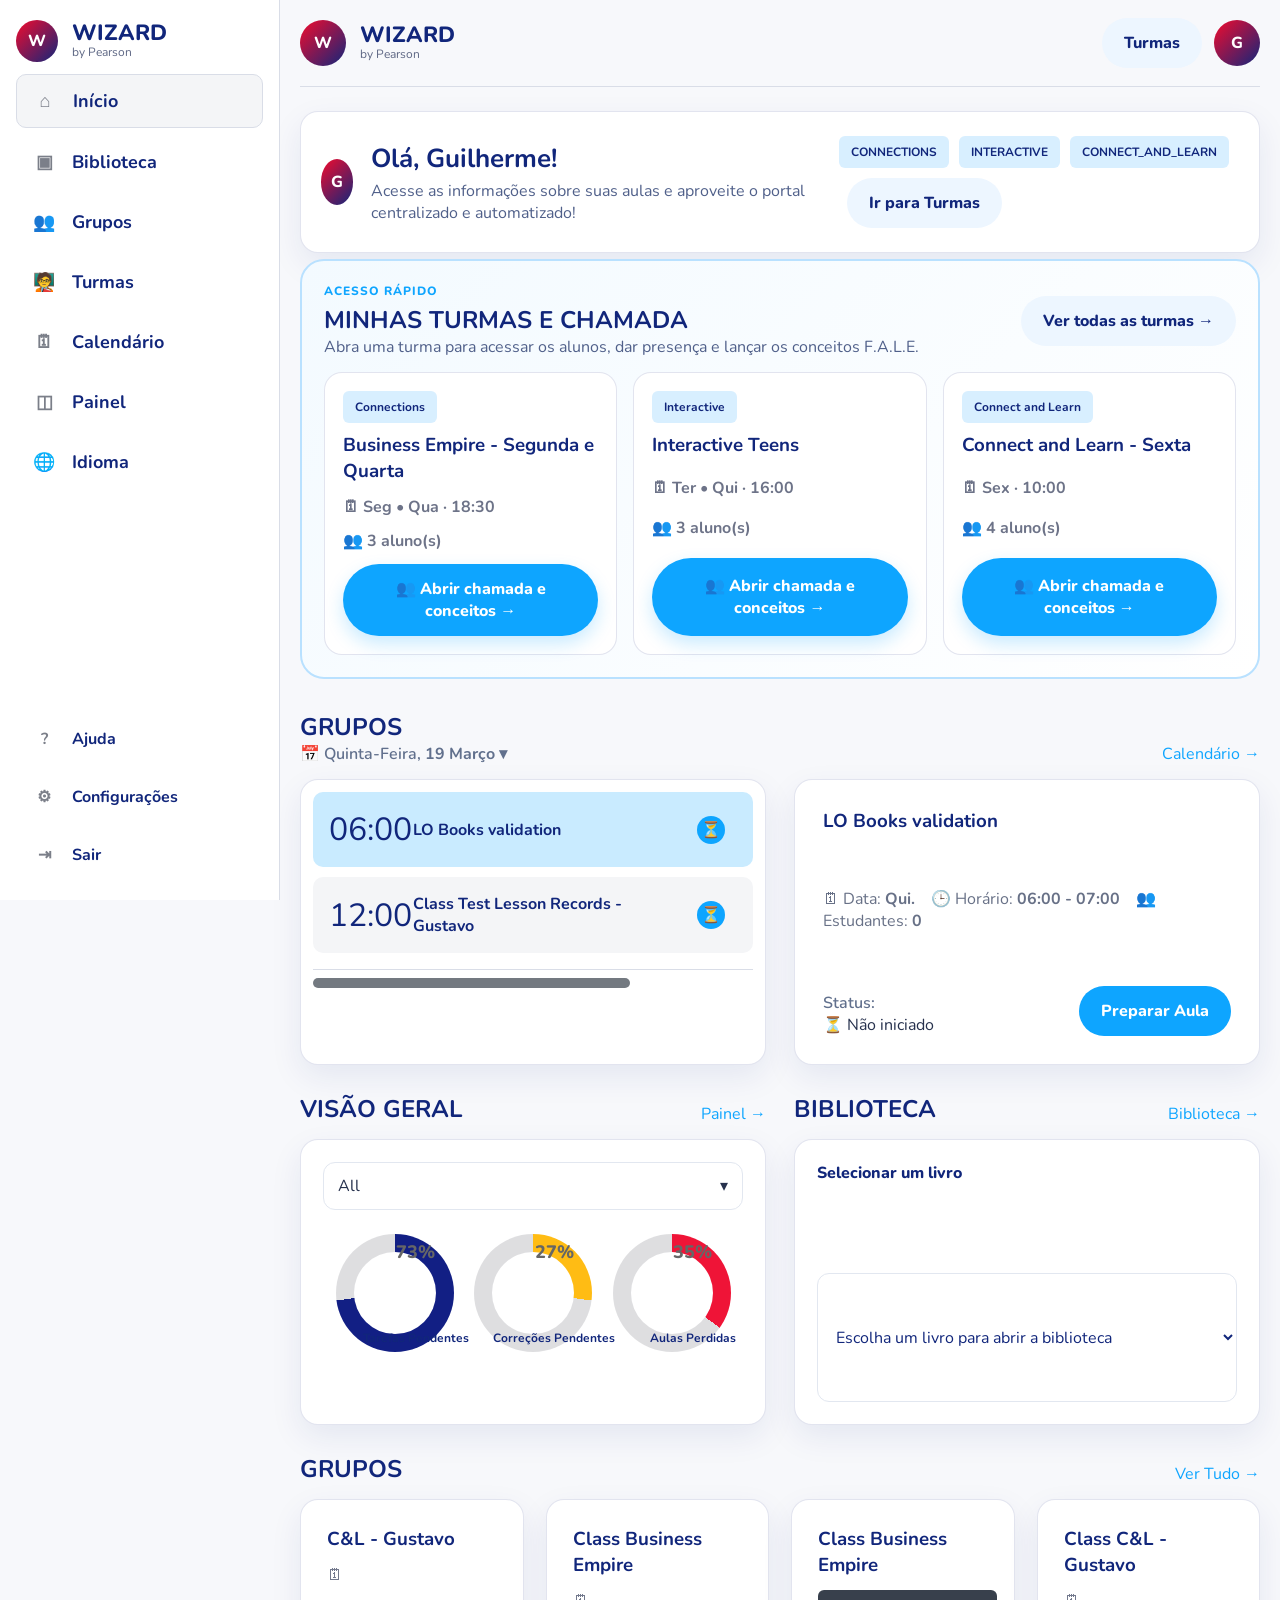
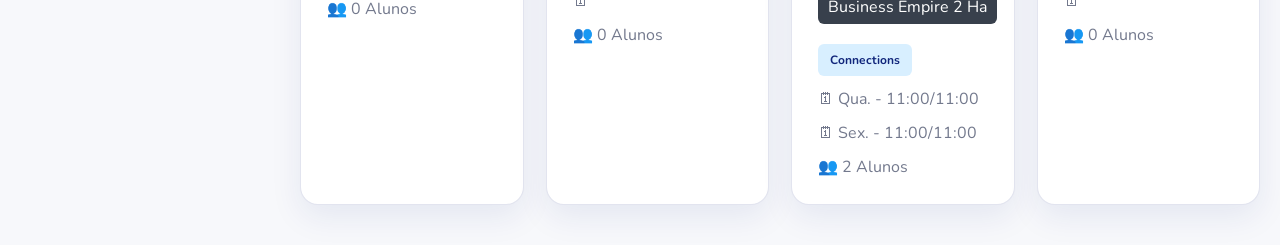
==== commit 2c2287a7: "Cria rotas físicas para turmas grupos e biblioteca" ====
--- a/index.html
+++ b/index.html
@@ -7,14 +7,7 @@
     <link rel="preconnect" href="https://fonts.googleapis.com" />
     <link rel="preconnect" href="https://fonts.gstatic.com" crossorigin />
     <link href="https://fonts.googleapis.com/css2?family=Nunito:wght@400;600;700;800&display=swap" rel="stylesheet" />
-    <link rel="stylesheet" href="styles.css?v=10" />
-    <link rel="stylesheet" href="styles.css?v=9" />
-    <link rel="stylesheet" href="styles.css?v=8" />
-    <link rel="stylesheet" href="styles.css?v=7" />
-    <link rel="stylesheet" href="styles.css?v=6" />
-    <link rel="stylesheet" href="styles.css?v=5" />
-    <link rel="stylesheet" href="styles.css?v=4" />
-    <link rel="stylesheet" href="styles.css?v=3" />
+    <link rel="stylesheet" href="styles.css?v=11" />
   </head>
   <body>
     <div class="app-shell">
@@ -32,21 +25,12 @@
 
         <nav class="sidebar__nav" id="navMenu">
           <a href="./index.html#home" class="nav-item is-active" data-nav-id="home"><span class="nav-item__icon">⌂</span><span>Início</span></a>
-          <a href="./index.html#biblioteca" class="nav-item" data-nav-id="biblioteca"><span class="nav-item__icon">▣</span><span>Biblioteca</span></a>
-          <a href="./index.html#grupos" class="nav-item" data-nav-id="grupos"><span class="nav-item__icon">👥</span><span>Grupos</span></a>
-          <a href="./index.html#turmas" class="nav-item" data-nav-id="turmas"><span class="nav-item__icon">🧑‍🏫</span><span>Turmas</span></a>
+          <a href="./biblioteca.html" class="nav-item" data-nav-id="biblioteca"><span class="nav-item__icon">▣</span><span>Biblioteca</span></a>
+          <a href="./grupos.html" class="nav-item" data-nav-id="grupos"><span class="nav-item__icon">👥</span><span>Grupos</span></a>
+          <a href="./turmas.html" class="nav-item" data-nav-id="turmas"><span class="nav-item__icon">🧑‍🏫</span><span>Turmas</span></a>
           <a href="./index.html#calendario" class="nav-item" data-nav-id="calendario"><span class="nav-item__icon">🗓</span><span>Calendário</span></a>
           <a href="./index.html#painel" class="nav-item" data-nav-id="painel"><span class="nav-item__icon">◫</span><span>Painel</span></a>
           <a href="./index.html#idioma" class="nav-item" data-nav-id="idioma"><span class="nav-item__icon">🌐</span><span>Idioma</span></a>
-          <a href="#grupos" class="nav-item" data-nav-id="grupos"><span class="nav-item__icon">👥</span><span>Grupos</span></a>
-          <a href="./index.html#turmas" class="nav-item" data-nav-id="turmas"><span class="nav-item__icon">🧑‍🏫</span><span>Turmas</span></a>
-          <a href="#home" class="nav-item is-active" data-nav-id="home"><span class="nav-item__icon">⌂</span><span>Início</span></a>
-          <a href="biblioteca.html" class="nav-item" data-nav-id="biblioteca"><span class="nav-item__icon">▣</span><span>Biblioteca</span></a>
-          <a href="#grupos" class="nav-item" data-nav-id="grupos"><span class="nav-item__icon">👥</span><span>Grupos</span></a>
-          <a href="turmas.html" class="nav-item" data-nav-id="turmas"><span class="nav-item__icon">🧑‍🏫</span><span>Turmas</span></a>
-          <a href="#calendario" class="nav-item" data-nav-id="calendario"><span class="nav-item__icon">🗓</span><span>Calendário</span></a>
-          <a href="#painel" class="nav-item" data-nav-id="painel"><span class="nav-item__icon">◫</span><span>Painel</span></a>
-          <a href="#idioma" class="nav-item" data-nav-id="idioma"><span class="nav-item__icon">🌐</span><span>Idioma</span></a>
         </nav>
 
         <div class="sidebar__footer">
@@ -71,8 +55,7 @@
             </div>
           </div>
           <div class="topbar__actions">
-            <a href="./index.html#turmas" class="secondary-button topbar__link" id="topbarTurmasButton">Turmas</a>
-            <a href="turmas.html" class="secondary-button topbar__link" id="topbarTurmasButton">Turmas</a>
+            <a href="./turmas.html" class="secondary-button topbar__link" id="topbarTurmasButton">Turmas</a>
             <div class="topbar__avatar">G</div>
           </div>
         </header>
@@ -90,8 +73,7 @@
               <span class="tag">CONNECTIONS</span>
               <span class="tag">INTERACTIVE</span>
               <span class="tag">CONNECT_AND_LEARN</span>
-              <a href="./index.html#turmas" class="secondary-button hero__action" id="heroTurmasButton">Ir para Turmas</a>
-              <a href="turmas.html" class="secondary-button hero__action" id="heroTurmasButton">Ir para Turmas</a>
+              <a href="./turmas.html" class="secondary-button hero__action" id="heroTurmasButton">Ir para Turmas</a>
             </div>
           </section>
 
@@ -101,9 +83,8 @@
                 <span class="flow-step">ACESSO RÁPIDO</span>
                 <h2 id="homeClassesTitle">MINHAS TURMAS E CHAMADA</h2>
                 <p>Abra uma turma para acessar os alunos, dar presença e lançar os conceitos F.A.L.E.</p>
-                <p>Abra uma turma para acessar os alunos, dar presença e lançar as notas F.A.L.E.</p>
-              </div>
-              <button class="secondary-button" id="viewAllClassesButton">Ver todas as turmas →</button>
+              </div>
+              <a href="./turmas.html" class="secondary-button" id="viewAllClassesButton">Ver todas as turmas →</a>
             </div>
             <div id="homeClassesList" class="home-classes__grid"></div>
           </section>
@@ -161,9 +142,7 @@
             <div>
               <section class="section-header">
                 <h2>BIBLIOTECA</h2>
-                <a href="./index.html#biblioteca" class="section-link" id="homeLibraryLink">Biblioteca →</a>
-                <a href="biblioteca.html" class="section-link" id="homeLibraryLink">Biblioteca →</a>
-                <a href="#biblioteca" class="section-link" id="homeLibraryLink">Biblioteca →</a>
+                <a href="./biblioteca.html" class="section-link" id="homeLibraryLink">Biblioteca →</a>
               </section>
               <div class="card library-card">
                 <label class="field-label" for="homeLibrarySelect">Selecionar um livro</label>
@@ -206,7 +185,6 @@
         </section>
 
         <section class="page" data-page="biblioteca" id="biblioteca">
-        <section class="page" data-page="biblioteca" id="libraryPage">
           <section class="section-header section-header--page">
             <div>
               <span class="flow-step">MATERIAIS DIDÁTICOS</span>
@@ -232,7 +210,6 @@
         </section>
 
         <section class="page" data-page="turmas" id="turmas">
-        <section class="page" data-page="turmas" id="classesPage">
           <div id="classesOverview">
           <section class="section-header section-header--page">
             <div>
@@ -247,7 +224,6 @@
             <div>
               <span class="flow-step">PASSO 1 DE 3</span>
               <strong>Faça a chamada e lance os conceitos da aula</strong>
-              <strong>Faça a chamada e lance as notas da aula</strong>
               <p>Clique em <b>Abrir turma e chamada</b>, escolha um aluno e registre presença e conceitos F.A.L.E.</p>
             </div>
           </section>
@@ -365,13 +341,6 @@
       </div>
     </div>
 
-    <script src="script.js?v=10"></script>
-    <script src="script.js?v=9"></script>
-    <script src="script.js?v=8"></script>
-    <script src="script.js?v=7"></script>
-    <script src="script.js?v=6"></script>
-    <script src="script.js?v=5"></script>
-    <script src="script.js?v=4"></script>
-    <script src="script.js?v=3"></script>
+    <script src="script.js?v=11"></script>
   </body>
 </html>
--- a/styles.css
+++ b/styles.css
@@ -335,16 +335,11 @@
 .fale-field strong { color: var(--primary); }
 .fale-field small { color: var(--muted); min-height: 34px; }
 .fale-field select, .lesson-date, .lesson-notes { width: 100%; border: 1px solid #e2e7f0; border-radius: 10px; padding: 11px 12px; color: var(--primary); background: #fff; }
-.fale-field { border: 1px solid var(--border); border-radius: 14px; padding: 15px; display: grid; gap: 8px; }
-.fale-field strong { color: var(--primary); }
-.fale-field small { color: var(--muted); min-height: 34px; }
-.fale-field input, .lesson-date, .lesson-notes { width: 100%; border: 1px solid #e2e7f0; border-radius: 10px; padding: 11px 12px; color: var(--primary); }
 .lesson-notes { resize: vertical; min-height: 90px; }
 .save-feedback { color: #0f6d38; background: #eefbf3; border: 1px solid #b7e3c8; padding: 12px; border-radius: 12px; font-weight: 800; }
 .history-list { display: grid; gap: 10px; }
 .history-row { border: 1px solid var(--border); border-radius: 12px; padding: 14px; display: grid; grid-template-columns: 140px 120px 1fr; gap: 14px; align-items: center; }
 .history-row__concepts { display: flex; flex-wrap: wrap; gap: 8px; color: var(--primary); font-weight: 700; }
-.history-row__grades { display: flex; flex-wrap: wrap; gap: 8px; color: var(--primary); font-weight: 700; }
 .empty-state { padding: 46px 24px; text-align: center; margin-top: 18px; }
 .library-search-card { padding: 18px; margin-bottom: 18px; }
 .library-books { display: grid; gap: 10px; }
@@ -357,12 +352,6 @@
 .library-book__cover { width: 40px; height: 40px; flex: 0 0 40px; border-radius: 50%; display: grid; place-items: center; color: #fff; font-weight: 800; font-style: italic; background: var(--book-color); box-shadow: inset 5px 0 10px rgba(255,255,255,.35); }
 .library-book__chevron { font-size: 24px; transition: transform .2s ease; }
 .library-book[open] .library-book__chevron { transform: rotate(180deg); }
-.library-book.is-open { border-color: #b9e1ff; background: #fff; box-shadow: var(--shadow); }
-.library-book__button { width: 100%; min-height: 80px; padding: 16px 22px; border: 0; background: transparent; color: var(--primary); display: flex; justify-content: space-between; align-items: center; text-align: left; }
-.library-book__identity { display: flex; align-items: center; gap: 16px; font-size: 20px; }
-.library-book__cover { width: 40px; height: 40px; flex: 0 0 40px; border-radius: 50%; display: grid; place-items: center; color: #fff; font-weight: 800; font-style: italic; background: var(--book-color); box-shadow: inset 5px 0 10px rgba(255,255,255,.35); }
-.library-book__chevron { font-size: 24px; transition: transform .2s ease; }
-.library-book.is-open .library-book__chevron { transform: rotate(180deg); }
 .library-book__content { display: grid; grid-template-columns: repeat(3, minmax(0, 1fr)); gap: 12px; padding: 0 22px 22px 78px; }
 .library-resource { border: 1px solid var(--border); border-radius: 12px; padding: 14px; background: #fff; color: var(--primary); display: grid; grid-template-columns: auto 1fr auto; align-items: center; gap: 10px; text-align: left; }
 .library-resource:hover { border-color: var(--accent); background: #f8fcff; }
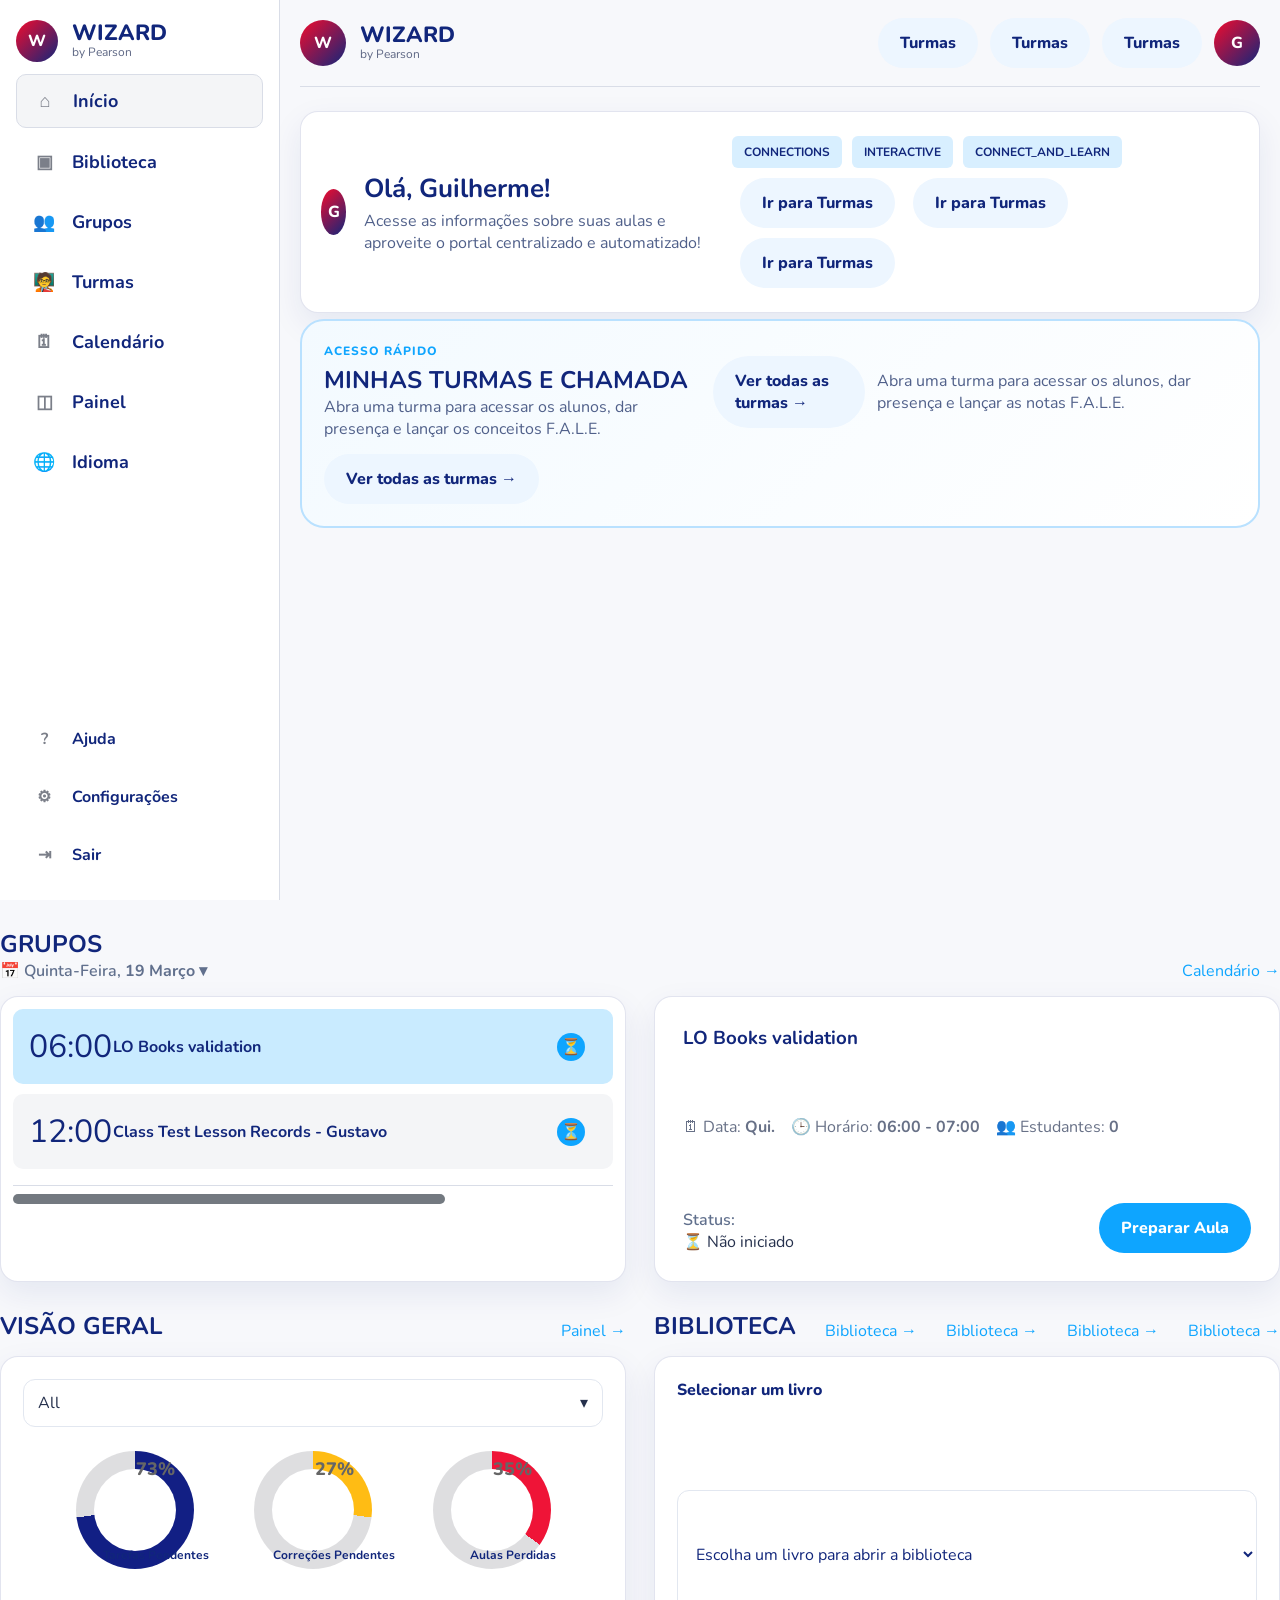
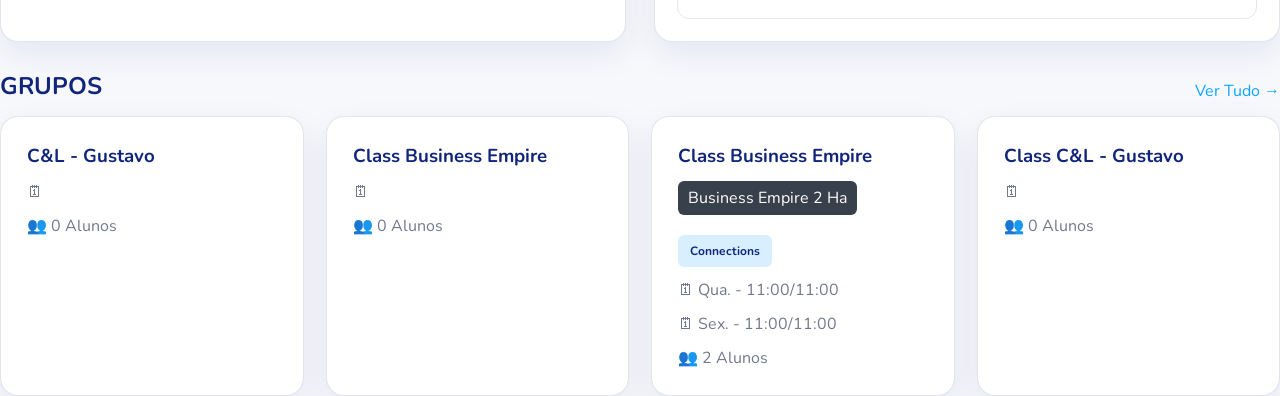
==== commit 7f94c7a1: "Merge branch 'main' into codex/tornar-aba-turmas-clicavel-para-acesso-gmuai8" ====
--- a/index.html
+++ b/index.html
@@ -8,6 +8,14 @@
     <link rel="preconnect" href="https://fonts.gstatic.com" crossorigin />
     <link href="https://fonts.googleapis.com/css2?family=Nunito:wght@400;600;700;800&display=swap" rel="stylesheet" />
     <link rel="stylesheet" href="styles.css?v=11" />
+    <link rel="stylesheet" href="styles.css?v=10" />
+    <link rel="stylesheet" href="styles.css?v=9" />
+    <link rel="stylesheet" href="styles.css?v=8" />
+    <link rel="stylesheet" href="styles.css?v=7" />
+    <link rel="stylesheet" href="styles.css?v=6" />
+    <link rel="stylesheet" href="styles.css?v=5" />
+    <link rel="stylesheet" href="styles.css?v=4" />
+    <link rel="stylesheet" href="styles.css?v=3" />
   </head>
   <body>
     <div class="app-shell">
@@ -31,6 +39,21 @@
           <a href="./index.html#calendario" class="nav-item" data-nav-id="calendario"><span class="nav-item__icon">🗓</span><span>Calendário</span></a>
           <a href="./index.html#painel" class="nav-item" data-nav-id="painel"><span class="nav-item__icon">◫</span><span>Painel</span></a>
           <a href="./index.html#idioma" class="nav-item" data-nav-id="idioma"><span class="nav-item__icon">🌐</span><span>Idioma</span></a>
+          <a href="./index.html#biblioteca" class="nav-item" data-nav-id="biblioteca"><span class="nav-item__icon">▣</span><span>Biblioteca</span></a>
+          <a href="./index.html#grupos" class="nav-item" data-nav-id="grupos"><span class="nav-item__icon">👥</span><span>Grupos</span></a>
+          <a href="./index.html#turmas" class="nav-item" data-nav-id="turmas"><span class="nav-item__icon">🧑‍🏫</span><span>Turmas</span></a>
+          <a href="./index.html#calendario" class="nav-item" data-nav-id="calendario"><span class="nav-item__icon">🗓</span><span>Calendário</span></a>
+          <a href="./index.html#painel" class="nav-item" data-nav-id="painel"><span class="nav-item__icon">◫</span><span>Painel</span></a>
+          <a href="./index.html#idioma" class="nav-item" data-nav-id="idioma"><span class="nav-item__icon">🌐</span><span>Idioma</span></a>
+          <a href="#grupos" class="nav-item" data-nav-id="grupos"><span class="nav-item__icon">👥</span><span>Grupos</span></a>
+          <a href="./index.html#turmas" class="nav-item" data-nav-id="turmas"><span class="nav-item__icon">🧑‍🏫</span><span>Turmas</span></a>
+          <a href="#home" class="nav-item is-active" data-nav-id="home"><span class="nav-item__icon">⌂</span><span>Início</span></a>
+          <a href="biblioteca.html" class="nav-item" data-nav-id="biblioteca"><span class="nav-item__icon">▣</span><span>Biblioteca</span></a>
+          <a href="#grupos" class="nav-item" data-nav-id="grupos"><span class="nav-item__icon">👥</span><span>Grupos</span></a>
+          <a href="turmas.html" class="nav-item" data-nav-id="turmas"><span class="nav-item__icon">🧑‍🏫</span><span>Turmas</span></a>
+          <a href="#calendario" class="nav-item" data-nav-id="calendario"><span class="nav-item__icon">🗓</span><span>Calendário</span></a>
+          <a href="#painel" class="nav-item" data-nav-id="painel"><span class="nav-item__icon">◫</span><span>Painel</span></a>
+          <a href="#idioma" class="nav-item" data-nav-id="idioma"><span class="nav-item__icon">🌐</span><span>Idioma</span></a>
         </nav>
 
         <div class="sidebar__footer">
@@ -56,6 +79,8 @@
           </div>
           <div class="topbar__actions">
             <a href="./turmas.html" class="secondary-button topbar__link" id="topbarTurmasButton">Turmas</a>
+            <a href="./index.html#turmas" class="secondary-button topbar__link" id="topbarTurmasButton">Turmas</a>
+            <a href="turmas.html" class="secondary-button topbar__link" id="topbarTurmasButton">Turmas</a>
             <div class="topbar__avatar">G</div>
           </div>
         </header>
@@ -74,6 +99,8 @@
               <span class="tag">INTERACTIVE</span>
               <span class="tag">CONNECT_AND_LEARN</span>
               <a href="./turmas.html" class="secondary-button hero__action" id="heroTurmasButton">Ir para Turmas</a>
+              <a href="./index.html#turmas" class="secondary-button hero__action" id="heroTurmasButton">Ir para Turmas</a>
+              <a href="turmas.html" class="secondary-button hero__action" id="heroTurmasButton">Ir para Turmas</a>
             </div>
           </section>
 
@@ -85,6 +112,9 @@
                 <p>Abra uma turma para acessar os alunos, dar presença e lançar os conceitos F.A.L.E.</p>
               </div>
               <a href="./turmas.html" class="secondary-button" id="viewAllClassesButton">Ver todas as turmas →</a>
+                <p>Abra uma turma para acessar os alunos, dar presença e lançar as notas F.A.L.E.</p>
+              </div>
+              <button class="secondary-button" id="viewAllClassesButton">Ver todas as turmas →</button>
             </div>
             <div id="homeClassesList" class="home-classes__grid"></div>
           </section>
@@ -143,6 +173,9 @@
               <section class="section-header">
                 <h2>BIBLIOTECA</h2>
                 <a href="./biblioteca.html" class="section-link" id="homeLibraryLink">Biblioteca →</a>
+                <a href="./index.html#biblioteca" class="section-link" id="homeLibraryLink">Biblioteca →</a>
+                <a href="biblioteca.html" class="section-link" id="homeLibraryLink">Biblioteca →</a>
+                <a href="#biblioteca" class="section-link" id="homeLibraryLink">Biblioteca →</a>
               </section>
               <div class="card library-card">
                 <label class="field-label" for="homeLibrarySelect">Selecionar um livro</label>
@@ -185,6 +218,7 @@
         </section>
 
         <section class="page" data-page="biblioteca" id="biblioteca">
+        <section class="page" data-page="biblioteca" id="libraryPage">
           <section class="section-header section-header--page">
             <div>
               <span class="flow-step">MATERIAIS DIDÁTICOS</span>
@@ -210,6 +244,7 @@
         </section>
 
         <section class="page" data-page="turmas" id="turmas">
+        <section class="page" data-page="turmas" id="classesPage">
           <div id="classesOverview">
           <section class="section-header section-header--page">
             <div>
@@ -224,6 +259,7 @@
             <div>
               <span class="flow-step">PASSO 1 DE 3</span>
               <strong>Faça a chamada e lance os conceitos da aula</strong>
+              <strong>Faça a chamada e lance as notas da aula</strong>
               <p>Clique em <b>Abrir turma e chamada</b>, escolha um aluno e registre presença e conceitos F.A.L.E.</p>
             </div>
           </section>
@@ -342,5 +378,13 @@
     </div>
 
     <script src="script.js?v=11"></script>
+    <script src="script.js?v=10"></script>
+    <script src="script.js?v=9"></script>
+    <script src="script.js?v=8"></script>
+    <script src="script.js?v=7"></script>
+    <script src="script.js?v=6"></script>
+    <script src="script.js?v=5"></script>
+    <script src="script.js?v=4"></script>
+    <script src="script.js?v=3"></script>
   </body>
 </html>
--- a/styles.css
+++ b/styles.css
@@ -335,11 +335,16 @@
 .fale-field strong { color: var(--primary); }
 .fale-field small { color: var(--muted); min-height: 34px; }
 .fale-field select, .lesson-date, .lesson-notes { width: 100%; border: 1px solid #e2e7f0; border-radius: 10px; padding: 11px 12px; color: var(--primary); background: #fff; }
+.fale-field { border: 1px solid var(--border); border-radius: 14px; padding: 15px; display: grid; gap: 8px; }
+.fale-field strong { color: var(--primary); }
+.fale-field small { color: var(--muted); min-height: 34px; }
+.fale-field input, .lesson-date, .lesson-notes { width: 100%; border: 1px solid #e2e7f0; border-radius: 10px; padding: 11px 12px; color: var(--primary); }
 .lesson-notes { resize: vertical; min-height: 90px; }
 .save-feedback { color: #0f6d38; background: #eefbf3; border: 1px solid #b7e3c8; padding: 12px; border-radius: 12px; font-weight: 800; }
 .history-list { display: grid; gap: 10px; }
 .history-row { border: 1px solid var(--border); border-radius: 12px; padding: 14px; display: grid; grid-template-columns: 140px 120px 1fr; gap: 14px; align-items: center; }
 .history-row__concepts { display: flex; flex-wrap: wrap; gap: 8px; color: var(--primary); font-weight: 700; }
+.history-row__grades { display: flex; flex-wrap: wrap; gap: 8px; color: var(--primary); font-weight: 700; }
 .empty-state { padding: 46px 24px; text-align: center; margin-top: 18px; }
 .library-search-card { padding: 18px; margin-bottom: 18px; }
 .library-books { display: grid; gap: 10px; }
@@ -352,6 +357,12 @@
 .library-book__cover { width: 40px; height: 40px; flex: 0 0 40px; border-radius: 50%; display: grid; place-items: center; color: #fff; font-weight: 800; font-style: italic; background: var(--book-color); box-shadow: inset 5px 0 10px rgba(255,255,255,.35); }
 .library-book__chevron { font-size: 24px; transition: transform .2s ease; }
 .library-book[open] .library-book__chevron { transform: rotate(180deg); }
+.library-book.is-open { border-color: #b9e1ff; background: #fff; box-shadow: var(--shadow); }
+.library-book__button { width: 100%; min-height: 80px; padding: 16px 22px; border: 0; background: transparent; color: var(--primary); display: flex; justify-content: space-between; align-items: center; text-align: left; }
+.library-book__identity { display: flex; align-items: center; gap: 16px; font-size: 20px; }
+.library-book__cover { width: 40px; height: 40px; flex: 0 0 40px; border-radius: 50%; display: grid; place-items: center; color: #fff; font-weight: 800; font-style: italic; background: var(--book-color); box-shadow: inset 5px 0 10px rgba(255,255,255,.35); }
+.library-book__chevron { font-size: 24px; transition: transform .2s ease; }
+.library-book.is-open .library-book__chevron { transform: rotate(180deg); }
 .library-book__content { display: grid; grid-template-columns: repeat(3, minmax(0, 1fr)); gap: 12px; padding: 0 22px 22px 78px; }
 .library-resource { border: 1px solid var(--border); border-radius: 12px; padding: 14px; background: #fff; color: var(--primary); display: grid; grid-template-columns: auto 1fr auto; align-items: center; gap: 10px; text-align: left; }
 .library-resource:hover { border-color: var(--accent); background: #f8fcff; }
--- a/styles.css
+++ b/styles.css
@@ -335,11 +335,16 @@
 .fale-field strong { color: var(--primary); }
 .fale-field small { color: var(--muted); min-height: 34px; }
 .fale-field select, .lesson-date, .lesson-notes { width: 100%; border: 1px solid #e2e7f0; border-radius: 10px; padding: 11px 12px; color: var(--primary); background: #fff; }
+.fale-field { border: 1px solid var(--border); border-radius: 14px; padding: 15px; display: grid; gap: 8px; }
+.fale-field strong { color: var(--primary); }
+.fale-field small { color: var(--muted); min-height: 34px; }
+.fale-field input, .lesson-date, .lesson-notes { width: 100%; border: 1px solid #e2e7f0; border-radius: 10px; padding: 11px 12px; color: var(--primary); }
 .lesson-notes { resize: vertical; min-height: 90px; }
 .save-feedback { color: #0f6d38; background: #eefbf3; border: 1px solid #b7e3c8; padding: 12px; border-radius: 12px; font-weight: 800; }
 .history-list { display: grid; gap: 10px; }
 .history-row { border: 1px solid var(--border); border-radius: 12px; padding: 14px; display: grid; grid-template-columns: 140px 120px 1fr; gap: 14px; align-items: center; }
 .history-row__concepts { display: flex; flex-wrap: wrap; gap: 8px; color: var(--primary); font-weight: 700; }
+.history-row__grades { display: flex; flex-wrap: wrap; gap: 8px; color: var(--primary); font-weight: 700; }
 .empty-state { padding: 46px 24px; text-align: center; margin-top: 18px; }
 .library-search-card { padding: 18px; margin-bottom: 18px; }
 .library-books { display: grid; gap: 10px; }
@@ -352,6 +357,12 @@
 .library-book__cover { width: 40px; height: 40px; flex: 0 0 40px; border-radius: 50%; display: grid; place-items: center; color: #fff; font-weight: 800; font-style: italic; background: var(--book-color); box-shadow: inset 5px 0 10px rgba(255,255,255,.35); }
 .library-book__chevron { font-size: 24px; transition: transform .2s ease; }
 .library-book[open] .library-book__chevron { transform: rotate(180deg); }
+.library-book.is-open { border-color: #b9e1ff; background: #fff; box-shadow: var(--shadow); }
+.library-book__button { width: 100%; min-height: 80px; padding: 16px 22px; border: 0; background: transparent; color: var(--primary); display: flex; justify-content: space-between; align-items: center; text-align: left; }
+.library-book__identity { display: flex; align-items: center; gap: 16px; font-size: 20px; }
+.library-book__cover { width: 40px; height: 40px; flex: 0 0 40px; border-radius: 50%; display: grid; place-items: center; color: #fff; font-weight: 800; font-style: italic; background: var(--book-color); box-shadow: inset 5px 0 10px rgba(255,255,255,.35); }
+.library-book__chevron { font-size: 24px; transition: transform .2s ease; }
+.library-book.is-open .library-book__chevron { transform: rotate(180deg); }
 .library-book__content { display: grid; grid-template-columns: repeat(3, minmax(0, 1fr)); gap: 12px; padding: 0 22px 22px 78px; }
 .library-resource { border: 1px solid var(--border); border-radius: 12px; padding: 14px; background: #fff; color: var(--primary); display: grid; grid-template-columns: auto 1fr auto; align-items: center; gap: 10px; text-align: left; }
 .library-resource:hover { border-color: var(--accent); background: #f8fcff; }
--- a/styles.css
+++ b/styles.css
@@ -335,11 +335,16 @@
 .fale-field strong { color: var(--primary); }
 .fale-field small { color: var(--muted); min-height: 34px; }
 .fale-field select, .lesson-date, .lesson-notes { width: 100%; border: 1px solid #e2e7f0; border-radius: 10px; padding: 11px 12px; color: var(--primary); background: #fff; }
+.fale-field { border: 1px solid var(--border); border-radius: 14px; padding: 15px; display: grid; gap: 8px; }
+.fale-field strong { color: var(--primary); }
+.fale-field small { color: var(--muted); min-height: 34px; }
+.fale-field input, .lesson-date, .lesson-notes { width: 100%; border: 1px solid #e2e7f0; border-radius: 10px; padding: 11px 12px; color: var(--primary); }
 .lesson-notes { resize: vertical; min-height: 90px; }
 .save-feedback { color: #0f6d38; background: #eefbf3; border: 1px solid #b7e3c8; padding: 12px; border-radius: 12px; font-weight: 800; }
 .history-list { display: grid; gap: 10px; }
 .history-row { border: 1px solid var(--border); border-radius: 12px; padding: 14px; display: grid; grid-template-columns: 140px 120px 1fr; gap: 14px; align-items: center; }
 .history-row__concepts { display: flex; flex-wrap: wrap; gap: 8px; color: var(--primary); font-weight: 700; }
+.history-row__grades { display: flex; flex-wrap: wrap; gap: 8px; color: var(--primary); font-weight: 700; }
 .empty-state { padding: 46px 24px; text-align: center; margin-top: 18px; }
 .library-search-card { padding: 18px; margin-bottom: 18px; }
 .library-books { display: grid; gap: 10px; }
@@ -352,6 +357,12 @@
 .library-book__cover { width: 40px; height: 40px; flex: 0 0 40px; border-radius: 50%; display: grid; place-items: center; color: #fff; font-weight: 800; font-style: italic; background: var(--book-color); box-shadow: inset 5px 0 10px rgba(255,255,255,.35); }
 .library-book__chevron { font-size: 24px; transition: transform .2s ease; }
 .library-book[open] .library-book__chevron { transform: rotate(180deg); }
+.library-book.is-open { border-color: #b9e1ff; background: #fff; box-shadow: var(--shadow); }
+.library-book__button { width: 100%; min-height: 80px; padding: 16px 22px; border: 0; background: transparent; color: var(--primary); display: flex; justify-content: space-between; align-items: center; text-align: left; }
+.library-book__identity { display: flex; align-items: center; gap: 16px; font-size: 20px; }
+.library-book__cover { width: 40px; height: 40px; flex: 0 0 40px; border-radius: 50%; display: grid; place-items: center; color: #fff; font-weight: 800; font-style: italic; background: var(--book-color); box-shadow: inset 5px 0 10px rgba(255,255,255,.35); }
+.library-book__chevron { font-size: 24px; transition: transform .2s ease; }
+.library-book.is-open .library-book__chevron { transform: rotate(180deg); }
 .library-book__content { display: grid; grid-template-columns: repeat(3, minmax(0, 1fr)); gap: 12px; padding: 0 22px 22px 78px; }
 .library-resource { border: 1px solid var(--border); border-radius: 12px; padding: 14px; background: #fff; color: var(--primary); display: grid; grid-template-columns: auto 1fr auto; align-items: center; gap: 10px; text-align: left; }
 .library-resource:hover { border-color: var(--accent); background: #f8fcff; }
--- a/styles.css
+++ b/styles.css
@@ -335,11 +335,16 @@
 .fale-field strong { color: var(--primary); }
 .fale-field small { color: var(--muted); min-height: 34px; }
 .fale-field select, .lesson-date, .lesson-notes { width: 100%; border: 1px solid #e2e7f0; border-radius: 10px; padding: 11px 12px; color: var(--primary); background: #fff; }
+.fale-field { border: 1px solid var(--border); border-radius: 14px; padding: 15px; display: grid; gap: 8px; }
+.fale-field strong { color: var(--primary); }
+.fale-field small { color: var(--muted); min-height: 34px; }
+.fale-field input, .lesson-date, .lesson-notes { width: 100%; border: 1px solid #e2e7f0; border-radius: 10px; padding: 11px 12px; color: var(--primary); }
 .lesson-notes { resize: vertical; min-height: 90px; }
 .save-feedback { color: #0f6d38; background: #eefbf3; border: 1px solid #b7e3c8; padding: 12px; border-radius: 12px; font-weight: 800; }
 .history-list { display: grid; gap: 10px; }
 .history-row { border: 1px solid var(--border); border-radius: 12px; padding: 14px; display: grid; grid-template-columns: 140px 120px 1fr; gap: 14px; align-items: center; }
 .history-row__concepts { display: flex; flex-wrap: wrap; gap: 8px; color: var(--primary); font-weight: 700; }
+.history-row__grades { display: flex; flex-wrap: wrap; gap: 8px; color: var(--primary); font-weight: 700; }
 .empty-state { padding: 46px 24px; text-align: center; margin-top: 18px; }
 .library-search-card { padding: 18px; margin-bottom: 18px; }
 .library-books { display: grid; gap: 10px; }
@@ -352,6 +357,12 @@
 .library-book__cover { width: 40px; height: 40px; flex: 0 0 40px; border-radius: 50%; display: grid; place-items: center; color: #fff; font-weight: 800; font-style: italic; background: var(--book-color); box-shadow: inset 5px 0 10px rgba(255,255,255,.35); }
 .library-book__chevron { font-size: 24px; transition: transform .2s ease; }
 .library-book[open] .library-book__chevron { transform: rotate(180deg); }
+.library-book.is-open { border-color: #b9e1ff; background: #fff; box-shadow: var(--shadow); }
+.library-book__button { width: 100%; min-height: 80px; padding: 16px 22px; border: 0; background: transparent; color: var(--primary); display: flex; justify-content: space-between; align-items: center; text-align: left; }
+.library-book__identity { display: flex; align-items: center; gap: 16px; font-size: 20px; }
+.library-book__cover { width: 40px; height: 40px; flex: 0 0 40px; border-radius: 50%; display: grid; place-items: center; color: #fff; font-weight: 800; font-style: italic; background: var(--book-color); box-shadow: inset 5px 0 10px rgba(255,255,255,.35); }
+.library-book__chevron { font-size: 24px; transition: transform .2s ease; }
+.library-book.is-open .library-book__chevron { transform: rotate(180deg); }
 .library-book__content { display: grid; grid-template-columns: repeat(3, minmax(0, 1fr)); gap: 12px; padding: 0 22px 22px 78px; }
 .library-resource { border: 1px solid var(--border); border-radius: 12px; padding: 14px; background: #fff; color: var(--primary); display: grid; grid-template-columns: auto 1fr auto; align-items: center; gap: 10px; text-align: left; }
 .library-resource:hover { border-color: var(--accent); background: #f8fcff; }
--- a/styles.css
+++ b/styles.css
@@ -335,11 +335,16 @@
 .fale-field strong { color: var(--primary); }
 .fale-field small { color: var(--muted); min-height: 34px; }
 .fale-field select, .lesson-date, .lesson-notes { width: 100%; border: 1px solid #e2e7f0; border-radius: 10px; padding: 11px 12px; color: var(--primary); background: #fff; }
+.fale-field { border: 1px solid var(--border); border-radius: 14px; padding: 15px; display: grid; gap: 8px; }
+.fale-field strong { color: var(--primary); }
+.fale-field small { color: var(--muted); min-height: 34px; }
+.fale-field input, .lesson-date, .lesson-notes { width: 100%; border: 1px solid #e2e7f0; border-radius: 10px; padding: 11px 12px; color: var(--primary); }
 .lesson-notes { resize: vertical; min-height: 90px; }
 .save-feedback { color: #0f6d38; background: #eefbf3; border: 1px solid #b7e3c8; padding: 12px; border-radius: 12px; font-weight: 800; }
 .history-list { display: grid; gap: 10px; }
 .history-row { border: 1px solid var(--border); border-radius: 12px; padding: 14px; display: grid; grid-template-columns: 140px 120px 1fr; gap: 14px; align-items: center; }
 .history-row__concepts { display: flex; flex-wrap: wrap; gap: 8px; color: var(--primary); font-weight: 700; }
+.history-row__grades { display: flex; flex-wrap: wrap; gap: 8px; color: var(--primary); font-weight: 700; }
 .empty-state { padding: 46px 24px; text-align: center; margin-top: 18px; }
 .library-search-card { padding: 18px; margin-bottom: 18px; }
 .library-books { display: grid; gap: 10px; }
@@ -352,6 +357,12 @@
 .library-book__cover { width: 40px; height: 40px; flex: 0 0 40px; border-radius: 50%; display: grid; place-items: center; color: #fff; font-weight: 800; font-style: italic; background: var(--book-color); box-shadow: inset 5px 0 10px rgba(255,255,255,.35); }
 .library-book__chevron { font-size: 24px; transition: transform .2s ease; }
 .library-book[open] .library-book__chevron { transform: rotate(180deg); }
+.library-book.is-open { border-color: #b9e1ff; background: #fff; box-shadow: var(--shadow); }
+.library-book__button { width: 100%; min-height: 80px; padding: 16px 22px; border: 0; background: transparent; color: var(--primary); display: flex; justify-content: space-between; align-items: center; text-align: left; }
+.library-book__identity { display: flex; align-items: center; gap: 16px; font-size: 20px; }
+.library-book__cover { width: 40px; height: 40px; flex: 0 0 40px; border-radius: 50%; display: grid; place-items: center; color: #fff; font-weight: 800; font-style: italic; background: var(--book-color); box-shadow: inset 5px 0 10px rgba(255,255,255,.35); }
+.library-book__chevron { font-size: 24px; transition: transform .2s ease; }
+.library-book.is-open .library-book__chevron { transform: rotate(180deg); }
 .library-book__content { display: grid; grid-template-columns: repeat(3, minmax(0, 1fr)); gap: 12px; padding: 0 22px 22px 78px; }
 .library-resource { border: 1px solid var(--border); border-radius: 12px; padding: 14px; background: #fff; color: var(--primary); display: grid; grid-template-columns: auto 1fr auto; align-items: center; gap: 10px; text-align: left; }
 .library-resource:hover { border-color: var(--accent); background: #f8fcff; }
--- a/styles.css
+++ b/styles.css
@@ -335,11 +335,16 @@
 .fale-field strong { color: var(--primary); }
 .fale-field small { color: var(--muted); min-height: 34px; }
 .fale-field select, .lesson-date, .lesson-notes { width: 100%; border: 1px solid #e2e7f0; border-radius: 10px; padding: 11px 12px; color: var(--primary); background: #fff; }
+.fale-field { border: 1px solid var(--border); border-radius: 14px; padding: 15px; display: grid; gap: 8px; }
+.fale-field strong { color: var(--primary); }
+.fale-field small { color: var(--muted); min-height: 34px; }
+.fale-field input, .lesson-date, .lesson-notes { width: 100%; border: 1px solid #e2e7f0; border-radius: 10px; padding: 11px 12px; color: var(--primary); }
 .lesson-notes { resize: vertical; min-height: 90px; }
 .save-feedback { color: #0f6d38; background: #eefbf3; border: 1px solid #b7e3c8; padding: 12px; border-radius: 12px; font-weight: 800; }
 .history-list { display: grid; gap: 10px; }
 .history-row { border: 1px solid var(--border); border-radius: 12px; padding: 14px; display: grid; grid-template-columns: 140px 120px 1fr; gap: 14px; align-items: center; }
 .history-row__concepts { display: flex; flex-wrap: wrap; gap: 8px; color: var(--primary); font-weight: 700; }
+.history-row__grades { display: flex; flex-wrap: wrap; gap: 8px; color: var(--primary); font-weight: 700; }
 .empty-state { padding: 46px 24px; text-align: center; margin-top: 18px; }
 .library-search-card { padding: 18px; margin-bottom: 18px; }
 .library-books { display: grid; gap: 10px; }
@@ -352,6 +357,12 @@
 .library-book__cover { width: 40px; height: 40px; flex: 0 0 40px; border-radius: 50%; display: grid; place-items: center; color: #fff; font-weight: 800; font-style: italic; background: var(--book-color); box-shadow: inset 5px 0 10px rgba(255,255,255,.35); }
 .library-book__chevron { font-size: 24px; transition: transform .2s ease; }
 .library-book[open] .library-book__chevron { transform: rotate(180deg); }
+.library-book.is-open { border-color: #b9e1ff; background: #fff; box-shadow: var(--shadow); }
+.library-book__button { width: 100%; min-height: 80px; padding: 16px 22px; border: 0; background: transparent; color: var(--primary); display: flex; justify-content: space-between; align-items: center; text-align: left; }
+.library-book__identity { display: flex; align-items: center; gap: 16px; font-size: 20px; }
+.library-book__cover { width: 40px; height: 40px; flex: 0 0 40px; border-radius: 50%; display: grid; place-items: center; color: #fff; font-weight: 800; font-style: italic; background: var(--book-color); box-shadow: inset 5px 0 10px rgba(255,255,255,.35); }
+.library-book__chevron { font-size: 24px; transition: transform .2s ease; }
+.library-book.is-open .library-book__chevron { transform: rotate(180deg); }
 .library-book__content { display: grid; grid-template-columns: repeat(3, minmax(0, 1fr)); gap: 12px; padding: 0 22px 22px 78px; }
 .library-resource { border: 1px solid var(--border); border-radius: 12px; padding: 14px; background: #fff; color: var(--primary); display: grid; grid-template-columns: auto 1fr auto; align-items: center; gap: 10px; text-align: left; }
 .library-resource:hover { border-color: var(--accent); background: #f8fcff; }
--- a/styles.css
+++ b/styles.css
@@ -335,11 +335,16 @@
 .fale-field strong { color: var(--primary); }
 .fale-field small { color: var(--muted); min-height: 34px; }
 .fale-field select, .lesson-date, .lesson-notes { width: 100%; border: 1px solid #e2e7f0; border-radius: 10px; padding: 11px 12px; color: var(--primary); background: #fff; }
+.fale-field { border: 1px solid var(--border); border-radius: 14px; padding: 15px; display: grid; gap: 8px; }
+.fale-field strong { color: var(--primary); }
+.fale-field small { color: var(--muted); min-height: 34px; }
+.fale-field input, .lesson-date, .lesson-notes { width: 100%; border: 1px solid #e2e7f0; border-radius: 10px; padding: 11px 12px; color: var(--primary); }
 .lesson-notes { resize: vertical; min-height: 90px; }
 .save-feedback { color: #0f6d38; background: #eefbf3; border: 1px solid #b7e3c8; padding: 12px; border-radius: 12px; font-weight: 800; }
 .history-list { display: grid; gap: 10px; }
 .history-row { border: 1px solid var(--border); border-radius: 12px; padding: 14px; display: grid; grid-template-columns: 140px 120px 1fr; gap: 14px; align-items: center; }
 .history-row__concepts { display: flex; flex-wrap: wrap; gap: 8px; color: var(--primary); font-weight: 700; }
+.history-row__grades { display: flex; flex-wrap: wrap; gap: 8px; color: var(--primary); font-weight: 700; }
 .empty-state { padding: 46px 24px; text-align: center; margin-top: 18px; }
 .library-search-card { padding: 18px; margin-bottom: 18px; }
 .library-books { display: grid; gap: 10px; }
@@ -352,6 +357,12 @@
 .library-book__cover { width: 40px; height: 40px; flex: 0 0 40px; border-radius: 50%; display: grid; place-items: center; color: #fff; font-weight: 800; font-style: italic; background: var(--book-color); box-shadow: inset 5px 0 10px rgba(255,255,255,.35); }
 .library-book__chevron { font-size: 24px; transition: transform .2s ease; }
 .library-book[open] .library-book__chevron { transform: rotate(180deg); }
+.library-book.is-open { border-color: #b9e1ff; background: #fff; box-shadow: var(--shadow); }
+.library-book__button { width: 100%; min-height: 80px; padding: 16px 22px; border: 0; background: transparent; color: var(--primary); display: flex; justify-content: space-between; align-items: center; text-align: left; }
+.library-book__identity { display: flex; align-items: center; gap: 16px; font-size: 20px; }
+.library-book__cover { width: 40px; height: 40px; flex: 0 0 40px; border-radius: 50%; display: grid; place-items: center; color: #fff; font-weight: 800; font-style: italic; background: var(--book-color); box-shadow: inset 5px 0 10px rgba(255,255,255,.35); }
+.library-book__chevron { font-size: 24px; transition: transform .2s ease; }
+.library-book.is-open .library-book__chevron { transform: rotate(180deg); }
 .library-book__content { display: grid; grid-template-columns: repeat(3, minmax(0, 1fr)); gap: 12px; padding: 0 22px 22px 78px; }
 .library-resource { border: 1px solid var(--border); border-radius: 12px; padding: 14px; background: #fff; color: var(--primary); display: grid; grid-template-columns: auto 1fr auto; align-items: center; gap: 10px; text-align: left; }
 .library-resource:hover { border-color: var(--accent); background: #f8fcff; }
--- a/styles.css
+++ b/styles.css
@@ -335,11 +335,16 @@
 .fale-field strong { color: var(--primary); }
 .fale-field small { color: var(--muted); min-height: 34px; }
 .fale-field select, .lesson-date, .lesson-notes { width: 100%; border: 1px solid #e2e7f0; border-radius: 10px; padding: 11px 12px; color: var(--primary); background: #fff; }
+.fale-field { border: 1px solid var(--border); border-radius: 14px; padding: 15px; display: grid; gap: 8px; }
+.fale-field strong { color: var(--primary); }
+.fale-field small { color: var(--muted); min-height: 34px; }
+.fale-field input, .lesson-date, .lesson-notes { width: 100%; border: 1px solid #e2e7f0; border-radius: 10px; padding: 11px 12px; color: var(--primary); }
 .lesson-notes { resize: vertical; min-height: 90px; }
 .save-feedback { color: #0f6d38; background: #eefbf3; border: 1px solid #b7e3c8; padding: 12px; border-radius: 12px; font-weight: 800; }
 .history-list { display: grid; gap: 10px; }
 .history-row { border: 1px solid var(--border); border-radius: 12px; padding: 14px; display: grid; grid-template-columns: 140px 120px 1fr; gap: 14px; align-items: center; }
 .history-row__concepts { display: flex; flex-wrap: wrap; gap: 8px; color: var(--primary); font-weight: 700; }
+.history-row__grades { display: flex; flex-wrap: wrap; gap: 8px; color: var(--primary); font-weight: 700; }
 .empty-state { padding: 46px 24px; text-align: center; margin-top: 18px; }
 .library-search-card { padding: 18px; margin-bottom: 18px; }
 .library-books { display: grid; gap: 10px; }
@@ -352,6 +357,12 @@
 .library-book__cover { width: 40px; height: 40px; flex: 0 0 40px; border-radius: 50%; display: grid; place-items: center; color: #fff; font-weight: 800; font-style: italic; background: var(--book-color); box-shadow: inset 5px 0 10px rgba(255,255,255,.35); }
 .library-book__chevron { font-size: 24px; transition: transform .2s ease; }
 .library-book[open] .library-book__chevron { transform: rotate(180deg); }
+.library-book.is-open { border-color: #b9e1ff; background: #fff; box-shadow: var(--shadow); }
+.library-book__button { width: 100%; min-height: 80px; padding: 16px 22px; border: 0; background: transparent; color: var(--primary); display: flex; justify-content: space-between; align-items: center; text-align: left; }
+.library-book__identity { display: flex; align-items: center; gap: 16px; font-size: 20px; }
+.library-book__cover { width: 40px; height: 40px; flex: 0 0 40px; border-radius: 50%; display: grid; place-items: center; color: #fff; font-weight: 800; font-style: italic; background: var(--book-color); box-shadow: inset 5px 0 10px rgba(255,255,255,.35); }
+.library-book__chevron { font-size: 24px; transition: transform .2s ease; }
+.library-book.is-open .library-book__chevron { transform: rotate(180deg); }
 .library-book__content { display: grid; grid-template-columns: repeat(3, minmax(0, 1fr)); gap: 12px; padding: 0 22px 22px 78px; }
 .library-resource { border: 1px solid var(--border); border-radius: 12px; padding: 14px; background: #fff; color: var(--primary); display: grid; grid-template-columns: auto 1fr auto; align-items: center; gap: 10px; text-align: left; }
 .library-resource:hover { border-color: var(--accent); background: #f8fcff; }
--- a/styles.css
+++ b/styles.css
@@ -335,11 +335,16 @@
 .fale-field strong { color: var(--primary); }
 .fale-field small { color: var(--muted); min-height: 34px; }
 .fale-field select, .lesson-date, .lesson-notes { width: 100%; border: 1px solid #e2e7f0; border-radius: 10px; padding: 11px 12px; color: var(--primary); background: #fff; }
+.fale-field { border: 1px solid var(--border); border-radius: 14px; padding: 15px; display: grid; gap: 8px; }
+.fale-field strong { color: var(--primary); }
+.fale-field small { color: var(--muted); min-height: 34px; }
+.fale-field input, .lesson-date, .lesson-notes { width: 100%; border: 1px solid #e2e7f0; border-radius: 10px; padding: 11px 12px; color: var(--primary); }
 .lesson-notes { resize: vertical; min-height: 90px; }
 .save-feedback { color: #0f6d38; background: #eefbf3; border: 1px solid #b7e3c8; padding: 12px; border-radius: 12px; font-weight: 800; }
 .history-list { display: grid; gap: 10px; }
 .history-row { border: 1px solid var(--border); border-radius: 12px; padding: 14px; display: grid; grid-template-columns: 140px 120px 1fr; gap: 14px; align-items: center; }
 .history-row__concepts { display: flex; flex-wrap: wrap; gap: 8px; color: var(--primary); font-weight: 700; }
+.history-row__grades { display: flex; flex-wrap: wrap; gap: 8px; color: var(--primary); font-weight: 700; }
 .empty-state { padding: 46px 24px; text-align: center; margin-top: 18px; }
 .library-search-card { padding: 18px; margin-bottom: 18px; }
 .library-books { display: grid; gap: 10px; }
@@ -352,6 +357,12 @@
 .library-book__cover { width: 40px; height: 40px; flex: 0 0 40px; border-radius: 50%; display: grid; place-items: center; color: #fff; font-weight: 800; font-style: italic; background: var(--book-color); box-shadow: inset 5px 0 10px rgba(255,255,255,.35); }
 .library-book__chevron { font-size: 24px; transition: transform .2s ease; }
 .library-book[open] .library-book__chevron { transform: rotate(180deg); }
+.library-book.is-open { border-color: #b9e1ff; background: #fff; box-shadow: var(--shadow); }
+.library-book__button { width: 100%; min-height: 80px; padding: 16px 22px; border: 0; background: transparent; color: var(--primary); display: flex; justify-content: space-between; align-items: center; text-align: left; }
+.library-book__identity { display: flex; align-items: center; gap: 16px; font-size: 20px; }
+.library-book__cover { width: 40px; height: 40px; flex: 0 0 40px; border-radius: 50%; display: grid; place-items: center; color: #fff; font-weight: 800; font-style: italic; background: var(--book-color); box-shadow: inset 5px 0 10px rgba(255,255,255,.35); }
+.library-book__chevron { font-size: 24px; transition: transform .2s ease; }
+.library-book.is-open .library-book__chevron { transform: rotate(180deg); }
 .library-book__content { display: grid; grid-template-columns: repeat(3, minmax(0, 1fr)); gap: 12px; padding: 0 22px 22px 78px; }
 .library-resource { border: 1px solid var(--border); border-radius: 12px; padding: 14px; background: #fff; color: var(--primary); display: grid; grid-template-columns: auto 1fr auto; align-items: center; gap: 10px; text-align: left; }
 .library-resource:hover { border-color: var(--accent); background: #f8fcff; }
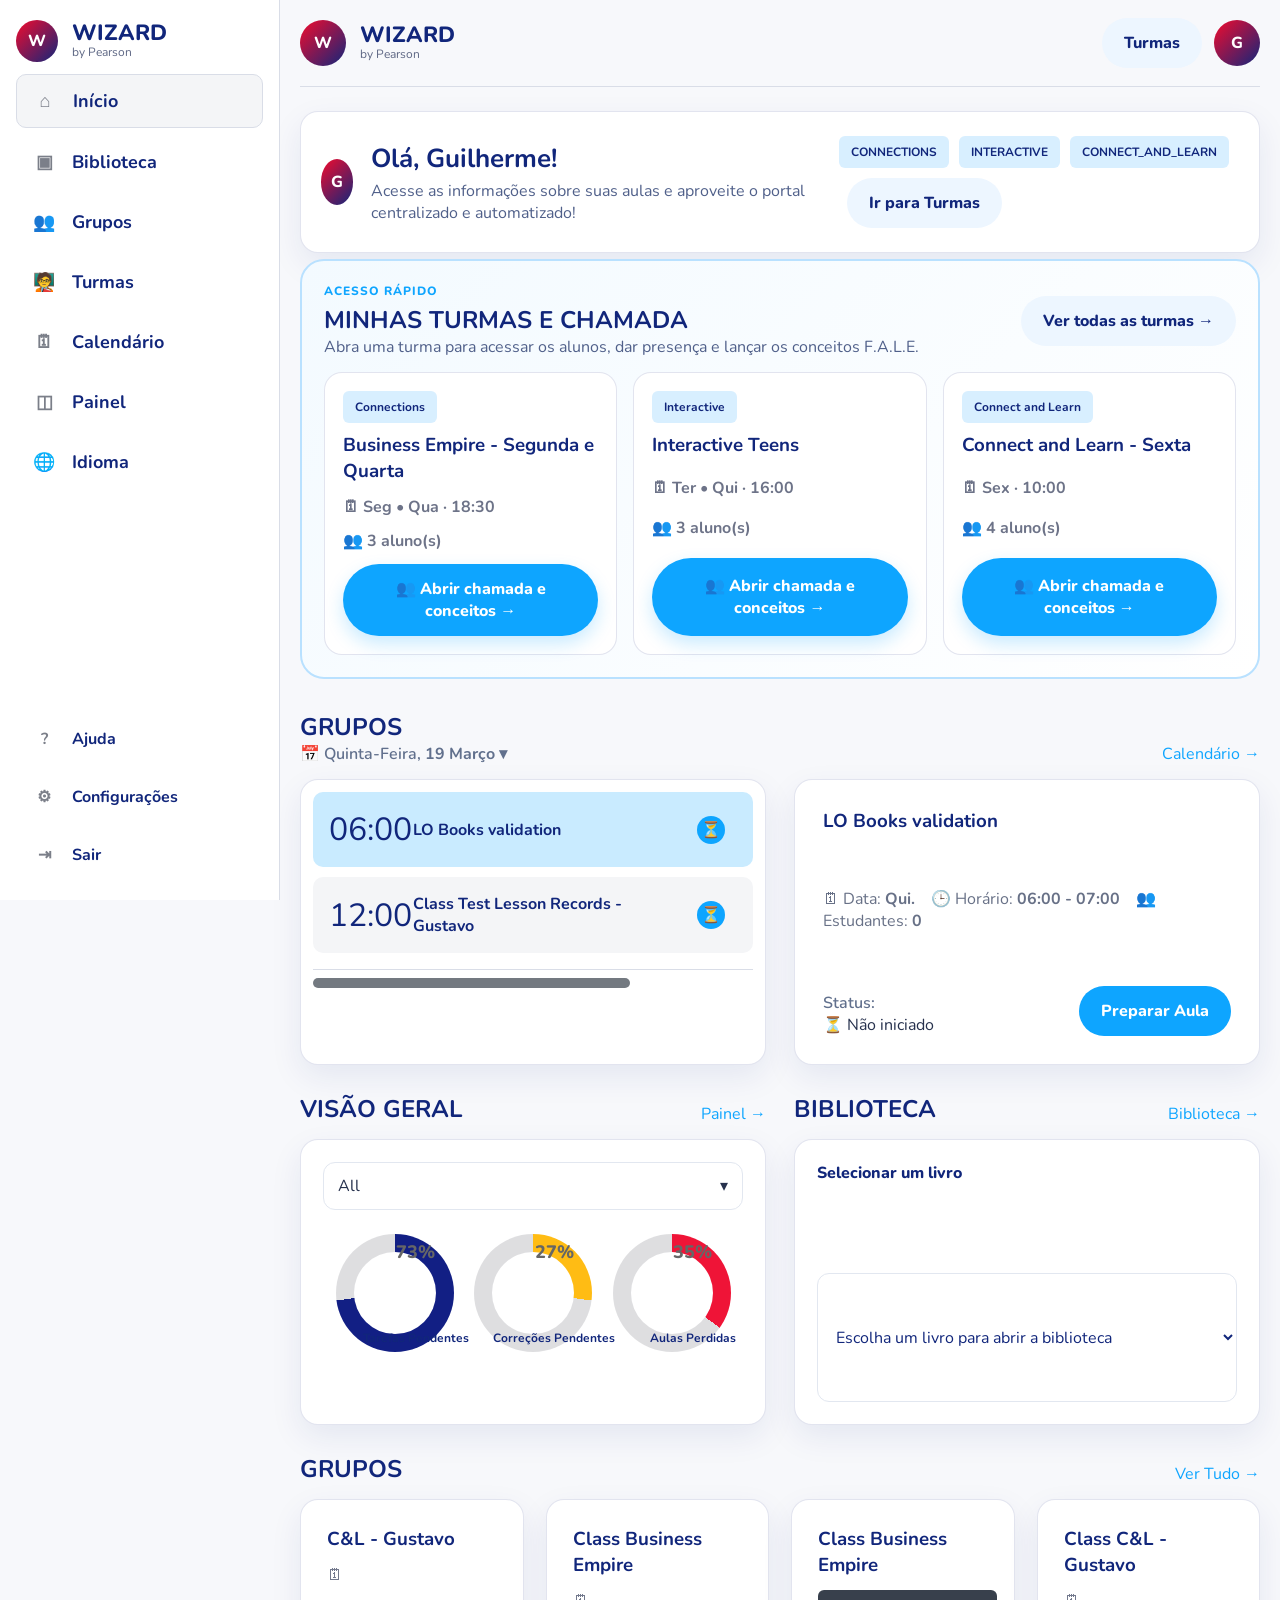
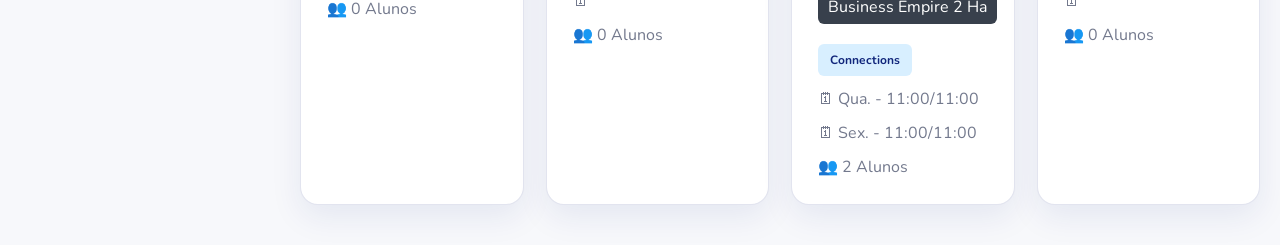
==== commit bd517b2d: "Publica correções de qualquer branch no Pages" ====
--- a/index.html
+++ b/index.html
@@ -8,14 +8,6 @@
     <link rel="preconnect" href="https://fonts.gstatic.com" crossorigin />
     <link href="https://fonts.googleapis.com/css2?family=Nunito:wght@400;600;700;800&display=swap" rel="stylesheet" />
     <link rel="stylesheet" href="styles.css?v=11" />
-    <link rel="stylesheet" href="styles.css?v=10" />
-    <link rel="stylesheet" href="styles.css?v=9" />
-    <link rel="stylesheet" href="styles.css?v=8" />
-    <link rel="stylesheet" href="styles.css?v=7" />
-    <link rel="stylesheet" href="styles.css?v=6" />
-    <link rel="stylesheet" href="styles.css?v=5" />
-    <link rel="stylesheet" href="styles.css?v=4" />
-    <link rel="stylesheet" href="styles.css?v=3" />
   </head>
   <body>
     <div class="app-shell">
@@ -39,21 +31,6 @@
           <a href="./index.html#calendario" class="nav-item" data-nav-id="calendario"><span class="nav-item__icon">🗓</span><span>Calendário</span></a>
           <a href="./index.html#painel" class="nav-item" data-nav-id="painel"><span class="nav-item__icon">◫</span><span>Painel</span></a>
           <a href="./index.html#idioma" class="nav-item" data-nav-id="idioma"><span class="nav-item__icon">🌐</span><span>Idioma</span></a>
-          <a href="./index.html#biblioteca" class="nav-item" data-nav-id="biblioteca"><span class="nav-item__icon">▣</span><span>Biblioteca</span></a>
-          <a href="./index.html#grupos" class="nav-item" data-nav-id="grupos"><span class="nav-item__icon">👥</span><span>Grupos</span></a>
-          <a href="./index.html#turmas" class="nav-item" data-nav-id="turmas"><span class="nav-item__icon">🧑‍🏫</span><span>Turmas</span></a>
-          <a href="./index.html#calendario" class="nav-item" data-nav-id="calendario"><span class="nav-item__icon">🗓</span><span>Calendário</span></a>
-          <a href="./index.html#painel" class="nav-item" data-nav-id="painel"><span class="nav-item__icon">◫</span><span>Painel</span></a>
-          <a href="./index.html#idioma" class="nav-item" data-nav-id="idioma"><span class="nav-item__icon">🌐</span><span>Idioma</span></a>
-          <a href="#grupos" class="nav-item" data-nav-id="grupos"><span class="nav-item__icon">👥</span><span>Grupos</span></a>
-          <a href="./index.html#turmas" class="nav-item" data-nav-id="turmas"><span class="nav-item__icon">🧑‍🏫</span><span>Turmas</span></a>
-          <a href="#home" class="nav-item is-active" data-nav-id="home"><span class="nav-item__icon">⌂</span><span>Início</span></a>
-          <a href="biblioteca.html" class="nav-item" data-nav-id="biblioteca"><span class="nav-item__icon">▣</span><span>Biblioteca</span></a>
-          <a href="#grupos" class="nav-item" data-nav-id="grupos"><span class="nav-item__icon">👥</span><span>Grupos</span></a>
-          <a href="turmas.html" class="nav-item" data-nav-id="turmas"><span class="nav-item__icon">🧑‍🏫</span><span>Turmas</span></a>
-          <a href="#calendario" class="nav-item" data-nav-id="calendario"><span class="nav-item__icon">🗓</span><span>Calendário</span></a>
-          <a href="#painel" class="nav-item" data-nav-id="painel"><span class="nav-item__icon">◫</span><span>Painel</span></a>
-          <a href="#idioma" class="nav-item" data-nav-id="idioma"><span class="nav-item__icon">🌐</span><span>Idioma</span></a>
         </nav>
 
         <div class="sidebar__footer">
@@ -79,8 +56,6 @@
           </div>
           <div class="topbar__actions">
             <a href="./turmas.html" class="secondary-button topbar__link" id="topbarTurmasButton">Turmas</a>
-            <a href="./index.html#turmas" class="secondary-button topbar__link" id="topbarTurmasButton">Turmas</a>
-            <a href="turmas.html" class="secondary-button topbar__link" id="topbarTurmasButton">Turmas</a>
             <div class="topbar__avatar">G</div>
           </div>
         </header>
@@ -99,8 +74,6 @@
               <span class="tag">INTERACTIVE</span>
               <span class="tag">CONNECT_AND_LEARN</span>
               <a href="./turmas.html" class="secondary-button hero__action" id="heroTurmasButton">Ir para Turmas</a>
-              <a href="./index.html#turmas" class="secondary-button hero__action" id="heroTurmasButton">Ir para Turmas</a>
-              <a href="turmas.html" class="secondary-button hero__action" id="heroTurmasButton">Ir para Turmas</a>
             </div>
           </section>
 
@@ -112,9 +85,6 @@
                 <p>Abra uma turma para acessar os alunos, dar presença e lançar os conceitos F.A.L.E.</p>
               </div>
               <a href="./turmas.html" class="secondary-button" id="viewAllClassesButton">Ver todas as turmas →</a>
-                <p>Abra uma turma para acessar os alunos, dar presença e lançar as notas F.A.L.E.</p>
-              </div>
-              <button class="secondary-button" id="viewAllClassesButton">Ver todas as turmas →</button>
             </div>
             <div id="homeClassesList" class="home-classes__grid"></div>
           </section>
@@ -173,9 +143,6 @@
               <section class="section-header">
                 <h2>BIBLIOTECA</h2>
                 <a href="./biblioteca.html" class="section-link" id="homeLibraryLink">Biblioteca →</a>
-                <a href="./index.html#biblioteca" class="section-link" id="homeLibraryLink">Biblioteca →</a>
-                <a href="biblioteca.html" class="section-link" id="homeLibraryLink">Biblioteca →</a>
-                <a href="#biblioteca" class="section-link" id="homeLibraryLink">Biblioteca →</a>
               </section>
               <div class="card library-card">
                 <label class="field-label" for="homeLibrarySelect">Selecionar um livro</label>
@@ -218,7 +185,6 @@
         </section>
 
         <section class="page" data-page="biblioteca" id="biblioteca">
-        <section class="page" data-page="biblioteca" id="libraryPage">
           <section class="section-header section-header--page">
             <div>
               <span class="flow-step">MATERIAIS DIDÁTICOS</span>
@@ -244,7 +210,6 @@
         </section>
 
         <section class="page" data-page="turmas" id="turmas">
-        <section class="page" data-page="turmas" id="classesPage">
           <div id="classesOverview">
           <section class="section-header section-header--page">
             <div>
@@ -259,7 +224,6 @@
             <div>
               <span class="flow-step">PASSO 1 DE 3</span>
               <strong>Faça a chamada e lance os conceitos da aula</strong>
-              <strong>Faça a chamada e lance as notas da aula</strong>
               <p>Clique em <b>Abrir turma e chamada</b>, escolha um aluno e registre presença e conceitos F.A.L.E.</p>
             </div>
           </section>
@@ -378,13 +342,5 @@
     </div>
 
     <script src="script.js?v=11"></script>
-    <script src="script.js?v=10"></script>
-    <script src="script.js?v=9"></script>
-    <script src="script.js?v=8"></script>
-    <script src="script.js?v=7"></script>
-    <script src="script.js?v=6"></script>
-    <script src="script.js?v=5"></script>
-    <script src="script.js?v=4"></script>
-    <script src="script.js?v=3"></script>
   </body>
 </html>
--- a/styles.css
+++ b/styles.css
@@ -335,16 +335,11 @@
 .fale-field strong { color: var(--primary); }
 .fale-field small { color: var(--muted); min-height: 34px; }
 .fale-field select, .lesson-date, .lesson-notes { width: 100%; border: 1px solid #e2e7f0; border-radius: 10px; padding: 11px 12px; color: var(--primary); background: #fff; }
-.fale-field { border: 1px solid var(--border); border-radius: 14px; padding: 15px; display: grid; gap: 8px; }
-.fale-field strong { color: var(--primary); }
-.fale-field small { color: var(--muted); min-height: 34px; }
-.fale-field input, .lesson-date, .lesson-notes { width: 100%; border: 1px solid #e2e7f0; border-radius: 10px; padding: 11px 12px; color: var(--primary); }
 .lesson-notes { resize: vertical; min-height: 90px; }
 .save-feedback { color: #0f6d38; background: #eefbf3; border: 1px solid #b7e3c8; padding: 12px; border-radius: 12px; font-weight: 800; }
 .history-list { display: grid; gap: 10px; }
 .history-row { border: 1px solid var(--border); border-radius: 12px; padding: 14px; display: grid; grid-template-columns: 140px 120px 1fr; gap: 14px; align-items: center; }
 .history-row__concepts { display: flex; flex-wrap: wrap; gap: 8px; color: var(--primary); font-weight: 700; }
-.history-row__grades { display: flex; flex-wrap: wrap; gap: 8px; color: var(--primary); font-weight: 700; }
 .empty-state { padding: 46px 24px; text-align: center; margin-top: 18px; }
 .library-search-card { padding: 18px; margin-bottom: 18px; }
 .library-books { display: grid; gap: 10px; }
@@ -357,12 +352,6 @@
 .library-book__cover { width: 40px; height: 40px; flex: 0 0 40px; border-radius: 50%; display: grid; place-items: center; color: #fff; font-weight: 800; font-style: italic; background: var(--book-color); box-shadow: inset 5px 0 10px rgba(255,255,255,.35); }
 .library-book__chevron { font-size: 24px; transition: transform .2s ease; }
 .library-book[open] .library-book__chevron { transform: rotate(180deg); }
-.library-book.is-open { border-color: #b9e1ff; background: #fff; box-shadow: var(--shadow); }
-.library-book__button { width: 100%; min-height: 80px; padding: 16px 22px; border: 0; background: transparent; color: var(--primary); display: flex; justify-content: space-between; align-items: center; text-align: left; }
-.library-book__identity { display: flex; align-items: center; gap: 16px; font-size: 20px; }
-.library-book__cover { width: 40px; height: 40px; flex: 0 0 40px; border-radius: 50%; display: grid; place-items: center; color: #fff; font-weight: 800; font-style: italic; background: var(--book-color); box-shadow: inset 5px 0 10px rgba(255,255,255,.35); }
-.library-book__chevron { font-size: 24px; transition: transform .2s ease; }
-.library-book.is-open .library-book__chevron { transform: rotate(180deg); }
 .library-book__content { display: grid; grid-template-columns: repeat(3, minmax(0, 1fr)); gap: 12px; padding: 0 22px 22px 78px; }
 .library-resource { border: 1px solid var(--border); border-radius: 12px; padding: 14px; background: #fff; color: var(--primary); display: grid; grid-template-columns: auto 1fr auto; align-items: center; gap: 10px; text-align: left; }
 .library-resource:hover { border-color: var(--accent); background: #f8fcff; }
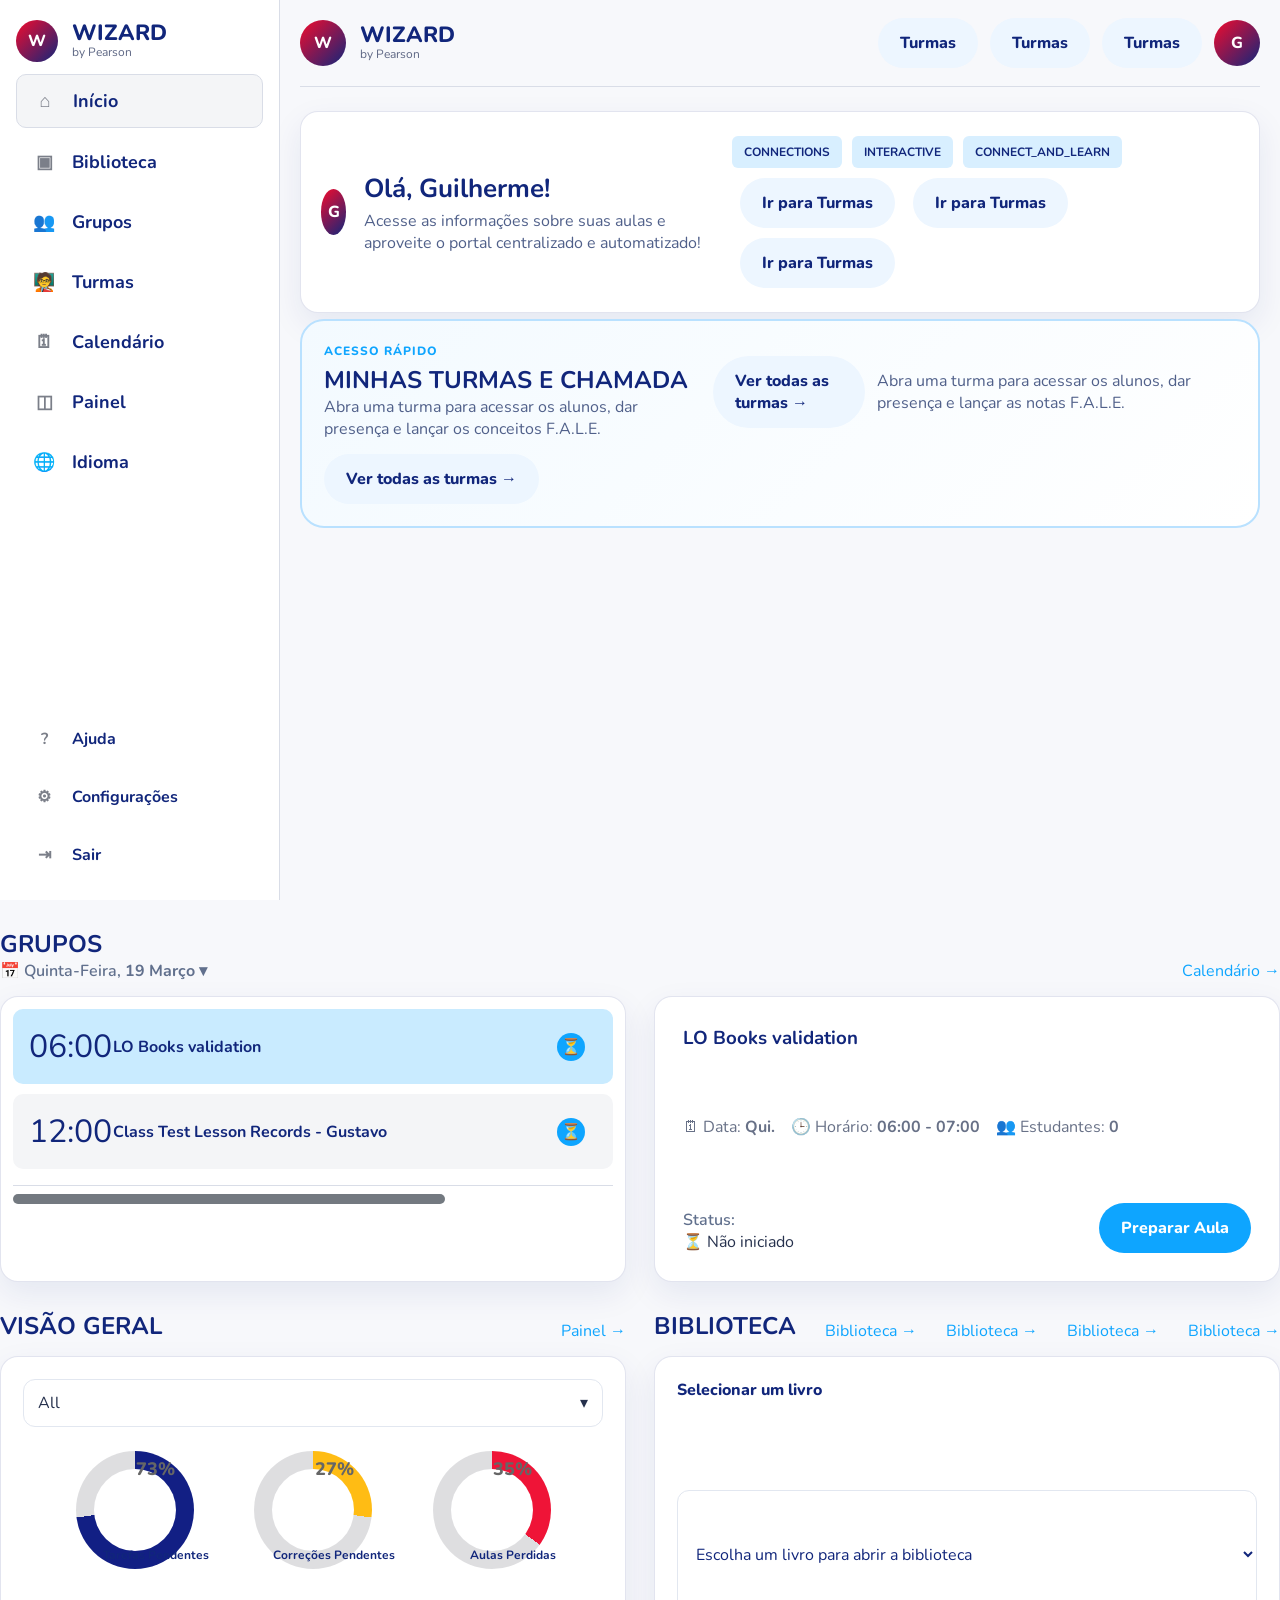
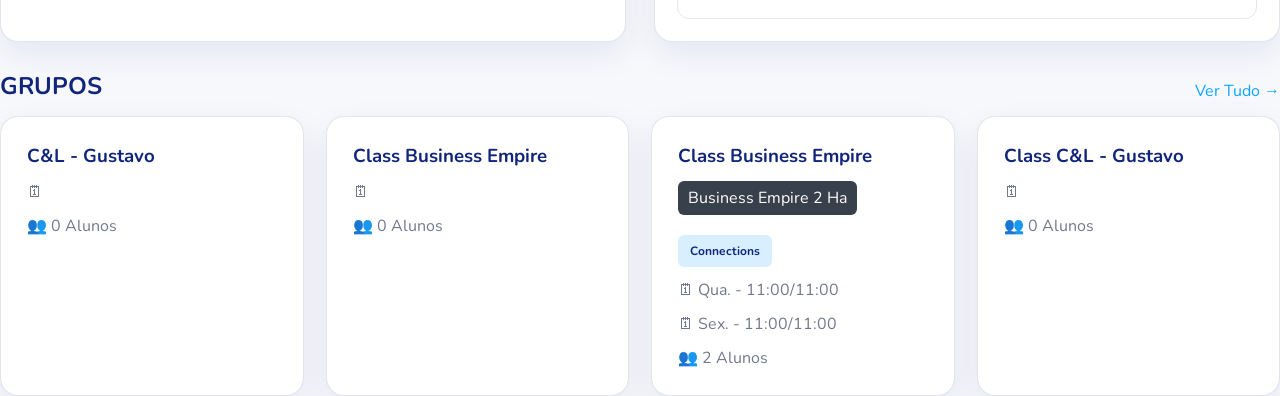
==== commit 1229983e: "Merge branch 'main' into codex/tornar-aba-turmas-clicavel-para-acesso-0ywfu6" ====
--- a/index.html
+++ b/index.html
@@ -8,6 +8,14 @@
     <link rel="preconnect" href="https://fonts.gstatic.com" crossorigin />
     <link href="https://fonts.googleapis.com/css2?family=Nunito:wght@400;600;700;800&display=swap" rel="stylesheet" />
     <link rel="stylesheet" href="styles.css?v=11" />
+    <link rel="stylesheet" href="styles.css?v=10" />
+    <link rel="stylesheet" href="styles.css?v=9" />
+    <link rel="stylesheet" href="styles.css?v=8" />
+    <link rel="stylesheet" href="styles.css?v=7" />
+    <link rel="stylesheet" href="styles.css?v=6" />
+    <link rel="stylesheet" href="styles.css?v=5" />
+    <link rel="stylesheet" href="styles.css?v=4" />
+    <link rel="stylesheet" href="styles.css?v=3" />
   </head>
   <body>
     <div class="app-shell">
@@ -31,6 +39,21 @@
           <a href="./index.html#calendario" class="nav-item" data-nav-id="calendario"><span class="nav-item__icon">🗓</span><span>Calendário</span></a>
           <a href="./index.html#painel" class="nav-item" data-nav-id="painel"><span class="nav-item__icon">◫</span><span>Painel</span></a>
           <a href="./index.html#idioma" class="nav-item" data-nav-id="idioma"><span class="nav-item__icon">🌐</span><span>Idioma</span></a>
+          <a href="./index.html#biblioteca" class="nav-item" data-nav-id="biblioteca"><span class="nav-item__icon">▣</span><span>Biblioteca</span></a>
+          <a href="./index.html#grupos" class="nav-item" data-nav-id="grupos"><span class="nav-item__icon">👥</span><span>Grupos</span></a>
+          <a href="./index.html#turmas" class="nav-item" data-nav-id="turmas"><span class="nav-item__icon">🧑‍🏫</span><span>Turmas</span></a>
+          <a href="./index.html#calendario" class="nav-item" data-nav-id="calendario"><span class="nav-item__icon">🗓</span><span>Calendário</span></a>
+          <a href="./index.html#painel" class="nav-item" data-nav-id="painel"><span class="nav-item__icon">◫</span><span>Painel</span></a>
+          <a href="./index.html#idioma" class="nav-item" data-nav-id="idioma"><span class="nav-item__icon">🌐</span><span>Idioma</span></a>
+          <a href="#grupos" class="nav-item" data-nav-id="grupos"><span class="nav-item__icon">👥</span><span>Grupos</span></a>
+          <a href="./index.html#turmas" class="nav-item" data-nav-id="turmas"><span class="nav-item__icon">🧑‍🏫</span><span>Turmas</span></a>
+          <a href="#home" class="nav-item is-active" data-nav-id="home"><span class="nav-item__icon">⌂</span><span>Início</span></a>
+          <a href="biblioteca.html" class="nav-item" data-nav-id="biblioteca"><span class="nav-item__icon">▣</span><span>Biblioteca</span></a>
+          <a href="#grupos" class="nav-item" data-nav-id="grupos"><span class="nav-item__icon">👥</span><span>Grupos</span></a>
+          <a href="turmas.html" class="nav-item" data-nav-id="turmas"><span class="nav-item__icon">🧑‍🏫</span><span>Turmas</span></a>
+          <a href="#calendario" class="nav-item" data-nav-id="calendario"><span class="nav-item__icon">🗓</span><span>Calendário</span></a>
+          <a href="#painel" class="nav-item" data-nav-id="painel"><span class="nav-item__icon">◫</span><span>Painel</span></a>
+          <a href="#idioma" class="nav-item" data-nav-id="idioma"><span class="nav-item__icon">🌐</span><span>Idioma</span></a>
         </nav>
 
         <div class="sidebar__footer">
@@ -56,6 +79,8 @@
           </div>
           <div class="topbar__actions">
             <a href="./turmas.html" class="secondary-button topbar__link" id="topbarTurmasButton">Turmas</a>
+            <a href="./index.html#turmas" class="secondary-button topbar__link" id="topbarTurmasButton">Turmas</a>
+            <a href="turmas.html" class="secondary-button topbar__link" id="topbarTurmasButton">Turmas</a>
             <div class="topbar__avatar">G</div>
           </div>
         </header>
@@ -74,6 +99,8 @@
               <span class="tag">INTERACTIVE</span>
               <span class="tag">CONNECT_AND_LEARN</span>
               <a href="./turmas.html" class="secondary-button hero__action" id="heroTurmasButton">Ir para Turmas</a>
+              <a href="./index.html#turmas" class="secondary-button hero__action" id="heroTurmasButton">Ir para Turmas</a>
+              <a href="turmas.html" class="secondary-button hero__action" id="heroTurmasButton">Ir para Turmas</a>
             </div>
           </section>
 
@@ -85,6 +112,9 @@
                 <p>Abra uma turma para acessar os alunos, dar presença e lançar os conceitos F.A.L.E.</p>
               </div>
               <a href="./turmas.html" class="secondary-button" id="viewAllClassesButton">Ver todas as turmas →</a>
+                <p>Abra uma turma para acessar os alunos, dar presença e lançar as notas F.A.L.E.</p>
+              </div>
+              <button class="secondary-button" id="viewAllClassesButton">Ver todas as turmas →</button>
             </div>
             <div id="homeClassesList" class="home-classes__grid"></div>
           </section>
@@ -143,6 +173,9 @@
               <section class="section-header">
                 <h2>BIBLIOTECA</h2>
                 <a href="./biblioteca.html" class="section-link" id="homeLibraryLink">Biblioteca →</a>
+                <a href="./index.html#biblioteca" class="section-link" id="homeLibraryLink">Biblioteca →</a>
+                <a href="biblioteca.html" class="section-link" id="homeLibraryLink">Biblioteca →</a>
+                <a href="#biblioteca" class="section-link" id="homeLibraryLink">Biblioteca →</a>
               </section>
               <div class="card library-card">
                 <label class="field-label" for="homeLibrarySelect">Selecionar um livro</label>
@@ -185,6 +218,7 @@
         </section>
 
         <section class="page" data-page="biblioteca" id="biblioteca">
+        <section class="page" data-page="biblioteca" id="libraryPage">
           <section class="section-header section-header--page">
             <div>
               <span class="flow-step">MATERIAIS DIDÁTICOS</span>
@@ -210,6 +244,7 @@
         </section>
 
         <section class="page" data-page="turmas" id="turmas">
+        <section class="page" data-page="turmas" id="classesPage">
           <div id="classesOverview">
           <section class="section-header section-header--page">
             <div>
@@ -224,6 +259,7 @@
             <div>
               <span class="flow-step">PASSO 1 DE 3</span>
               <strong>Faça a chamada e lance os conceitos da aula</strong>
+              <strong>Faça a chamada e lance as notas da aula</strong>
               <p>Clique em <b>Abrir turma e chamada</b>, escolha um aluno e registre presença e conceitos F.A.L.E.</p>
             </div>
           </section>
@@ -342,5 +378,13 @@
     </div>
 
     <script src="script.js?v=11"></script>
+    <script src="script.js?v=10"></script>
+    <script src="script.js?v=9"></script>
+    <script src="script.js?v=8"></script>
+    <script src="script.js?v=7"></script>
+    <script src="script.js?v=6"></script>
+    <script src="script.js?v=5"></script>
+    <script src="script.js?v=4"></script>
+    <script src="script.js?v=3"></script>
   </body>
 </html>
--- a/styles.css
+++ b/styles.css
@@ -335,11 +335,16 @@
 .fale-field strong { color: var(--primary); }
 .fale-field small { color: var(--muted); min-height: 34px; }
 .fale-field select, .lesson-date, .lesson-notes { width: 100%; border: 1px solid #e2e7f0; border-radius: 10px; padding: 11px 12px; color: var(--primary); background: #fff; }
+.fale-field { border: 1px solid var(--border); border-radius: 14px; padding: 15px; display: grid; gap: 8px; }
+.fale-field strong { color: var(--primary); }
+.fale-field small { color: var(--muted); min-height: 34px; }
+.fale-field input, .lesson-date, .lesson-notes { width: 100%; border: 1px solid #e2e7f0; border-radius: 10px; padding: 11px 12px; color: var(--primary); }
 .lesson-notes { resize: vertical; min-height: 90px; }
 .save-feedback { color: #0f6d38; background: #eefbf3; border: 1px solid #b7e3c8; padding: 12px; border-radius: 12px; font-weight: 800; }
 .history-list { display: grid; gap: 10px; }
 .history-row { border: 1px solid var(--border); border-radius: 12px; padding: 14px; display: grid; grid-template-columns: 140px 120px 1fr; gap: 14px; align-items: center; }
 .history-row__concepts { display: flex; flex-wrap: wrap; gap: 8px; color: var(--primary); font-weight: 700; }
+.history-row__grades { display: flex; flex-wrap: wrap; gap: 8px; color: var(--primary); font-weight: 700; }
 .empty-state { padding: 46px 24px; text-align: center; margin-top: 18px; }
 .library-search-card { padding: 18px; margin-bottom: 18px; }
 .library-books { display: grid; gap: 10px; }
@@ -352,6 +357,12 @@
 .library-book__cover { width: 40px; height: 40px; flex: 0 0 40px; border-radius: 50%; display: grid; place-items: center; color: #fff; font-weight: 800; font-style: italic; background: var(--book-color); box-shadow: inset 5px 0 10px rgba(255,255,255,.35); }
 .library-book__chevron { font-size: 24px; transition: transform .2s ease; }
 .library-book[open] .library-book__chevron { transform: rotate(180deg); }
+.library-book.is-open { border-color: #b9e1ff; background: #fff; box-shadow: var(--shadow); }
+.library-book__button { width: 100%; min-height: 80px; padding: 16px 22px; border: 0; background: transparent; color: var(--primary); display: flex; justify-content: space-between; align-items: center; text-align: left; }
+.library-book__identity { display: flex; align-items: center; gap: 16px; font-size: 20px; }
+.library-book__cover { width: 40px; height: 40px; flex: 0 0 40px; border-radius: 50%; display: grid; place-items: center; color: #fff; font-weight: 800; font-style: italic; background: var(--book-color); box-shadow: inset 5px 0 10px rgba(255,255,255,.35); }
+.library-book__chevron { font-size: 24px; transition: transform .2s ease; }
+.library-book.is-open .library-book__chevron { transform: rotate(180deg); }
 .library-book__content { display: grid; grid-template-columns: repeat(3, minmax(0, 1fr)); gap: 12px; padding: 0 22px 22px 78px; }
 .library-resource { border: 1px solid var(--border); border-radius: 12px; padding: 14px; background: #fff; color: var(--primary); display: grid; grid-template-columns: auto 1fr auto; align-items: center; gap: 10px; text-align: left; }
 .library-resource:hover { border-color: var(--accent); background: #f8fcff; }
--- a/styles.css
+++ b/styles.css
@@ -335,11 +335,16 @@
 .fale-field strong { color: var(--primary); }
 .fale-field small { color: var(--muted); min-height: 34px; }
 .fale-field select, .lesson-date, .lesson-notes { width: 100%; border: 1px solid #e2e7f0; border-radius: 10px; padding: 11px 12px; color: var(--primary); background: #fff; }
+.fale-field { border: 1px solid var(--border); border-radius: 14px; padding: 15px; display: grid; gap: 8px; }
+.fale-field strong { color: var(--primary); }
+.fale-field small { color: var(--muted); min-height: 34px; }
+.fale-field input, .lesson-date, .lesson-notes { width: 100%; border: 1px solid #e2e7f0; border-radius: 10px; padding: 11px 12px; color: var(--primary); }
 .lesson-notes { resize: vertical; min-height: 90px; }
 .save-feedback { color: #0f6d38; background: #eefbf3; border: 1px solid #b7e3c8; padding: 12px; border-radius: 12px; font-weight: 800; }
 .history-list { display: grid; gap: 10px; }
 .history-row { border: 1px solid var(--border); border-radius: 12px; padding: 14px; display: grid; grid-template-columns: 140px 120px 1fr; gap: 14px; align-items: center; }
 .history-row__concepts { display: flex; flex-wrap: wrap; gap: 8px; color: var(--primary); font-weight: 700; }
+.history-row__grades { display: flex; flex-wrap: wrap; gap: 8px; color: var(--primary); font-weight: 700; }
 .empty-state { padding: 46px 24px; text-align: center; margin-top: 18px; }
 .library-search-card { padding: 18px; margin-bottom: 18px; }
 .library-books { display: grid; gap: 10px; }
@@ -352,6 +357,12 @@
 .library-book__cover { width: 40px; height: 40px; flex: 0 0 40px; border-radius: 50%; display: grid; place-items: center; color: #fff; font-weight: 800; font-style: italic; background: var(--book-color); box-shadow: inset 5px 0 10px rgba(255,255,255,.35); }
 .library-book__chevron { font-size: 24px; transition: transform .2s ease; }
 .library-book[open] .library-book__chevron { transform: rotate(180deg); }
+.library-book.is-open { border-color: #b9e1ff; background: #fff; box-shadow: var(--shadow); }
+.library-book__button { width: 100%; min-height: 80px; padding: 16px 22px; border: 0; background: transparent; color: var(--primary); display: flex; justify-content: space-between; align-items: center; text-align: left; }
+.library-book__identity { display: flex; align-items: center; gap: 16px; font-size: 20px; }
+.library-book__cover { width: 40px; height: 40px; flex: 0 0 40px; border-radius: 50%; display: grid; place-items: center; color: #fff; font-weight: 800; font-style: italic; background: var(--book-color); box-shadow: inset 5px 0 10px rgba(255,255,255,.35); }
+.library-book__chevron { font-size: 24px; transition: transform .2s ease; }
+.library-book.is-open .library-book__chevron { transform: rotate(180deg); }
 .library-book__content { display: grid; grid-template-columns: repeat(3, minmax(0, 1fr)); gap: 12px; padding: 0 22px 22px 78px; }
 .library-resource { border: 1px solid var(--border); border-radius: 12px; padding: 14px; background: #fff; color: var(--primary); display: grid; grid-template-columns: auto 1fr auto; align-items: center; gap: 10px; text-align: left; }
 .library-resource:hover { border-color: var(--accent); background: #f8fcff; }
--- a/styles.css
+++ b/styles.css
@@ -335,11 +335,16 @@
 .fale-field strong { color: var(--primary); }
 .fale-field small { color: var(--muted); min-height: 34px; }
 .fale-field select, .lesson-date, .lesson-notes { width: 100%; border: 1px solid #e2e7f0; border-radius: 10px; padding: 11px 12px; color: var(--primary); background: #fff; }
+.fale-field { border: 1px solid var(--border); border-radius: 14px; padding: 15px; display: grid; gap: 8px; }
+.fale-field strong { color: var(--primary); }
+.fale-field small { color: var(--muted); min-height: 34px; }
+.fale-field input, .lesson-date, .lesson-notes { width: 100%; border: 1px solid #e2e7f0; border-radius: 10px; padding: 11px 12px; color: var(--primary); }
 .lesson-notes { resize: vertical; min-height: 90px; }
 .save-feedback { color: #0f6d38; background: #eefbf3; border: 1px solid #b7e3c8; padding: 12px; border-radius: 12px; font-weight: 800; }
 .history-list { display: grid; gap: 10px; }
 .history-row { border: 1px solid var(--border); border-radius: 12px; padding: 14px; display: grid; grid-template-columns: 140px 120px 1fr; gap: 14px; align-items: center; }
 .history-row__concepts { display: flex; flex-wrap: wrap; gap: 8px; color: var(--primary); font-weight: 700; }
+.history-row__grades { display: flex; flex-wrap: wrap; gap: 8px; color: var(--primary); font-weight: 700; }
 .empty-state { padding: 46px 24px; text-align: center; margin-top: 18px; }
 .library-search-card { padding: 18px; margin-bottom: 18px; }
 .library-books { display: grid; gap: 10px; }
@@ -352,6 +357,12 @@
 .library-book__cover { width: 40px; height: 40px; flex: 0 0 40px; border-radius: 50%; display: grid; place-items: center; color: #fff; font-weight: 800; font-style: italic; background: var(--book-color); box-shadow: inset 5px 0 10px rgba(255,255,255,.35); }
 .library-book__chevron { font-size: 24px; transition: transform .2s ease; }
 .library-book[open] .library-book__chevron { transform: rotate(180deg); }
+.library-book.is-open { border-color: #b9e1ff; background: #fff; box-shadow: var(--shadow); }
+.library-book__button { width: 100%; min-height: 80px; padding: 16px 22px; border: 0; background: transparent; color: var(--primary); display: flex; justify-content: space-between; align-items: center; text-align: left; }
+.library-book__identity { display: flex; align-items: center; gap: 16px; font-size: 20px; }
+.library-book__cover { width: 40px; height: 40px; flex: 0 0 40px; border-radius: 50%; display: grid; place-items: center; color: #fff; font-weight: 800; font-style: italic; background: var(--book-color); box-shadow: inset 5px 0 10px rgba(255,255,255,.35); }
+.library-book__chevron { font-size: 24px; transition: transform .2s ease; }
+.library-book.is-open .library-book__chevron { transform: rotate(180deg); }
 .library-book__content { display: grid; grid-template-columns: repeat(3, minmax(0, 1fr)); gap: 12px; padding: 0 22px 22px 78px; }
 .library-resource { border: 1px solid var(--border); border-radius: 12px; padding: 14px; background: #fff; color: var(--primary); display: grid; grid-template-columns: auto 1fr auto; align-items: center; gap: 10px; text-align: left; }
 .library-resource:hover { border-color: var(--accent); background: #f8fcff; }
--- a/styles.css
+++ b/styles.css
@@ -335,11 +335,16 @@
 .fale-field strong { color: var(--primary); }
 .fale-field small { color: var(--muted); min-height: 34px; }
 .fale-field select, .lesson-date, .lesson-notes { width: 100%; border: 1px solid #e2e7f0; border-radius: 10px; padding: 11px 12px; color: var(--primary); background: #fff; }
+.fale-field { border: 1px solid var(--border); border-radius: 14px; padding: 15px; display: grid; gap: 8px; }
+.fale-field strong { color: var(--primary); }
+.fale-field small { color: var(--muted); min-height: 34px; }
+.fale-field input, .lesson-date, .lesson-notes { width: 100%; border: 1px solid #e2e7f0; border-radius: 10px; padding: 11px 12px; color: var(--primary); }
 .lesson-notes { resize: vertical; min-height: 90px; }
 .save-feedback { color: #0f6d38; background: #eefbf3; border: 1px solid #b7e3c8; padding: 12px; border-radius: 12px; font-weight: 800; }
 .history-list { display: grid; gap: 10px; }
 .history-row { border: 1px solid var(--border); border-radius: 12px; padding: 14px; display: grid; grid-template-columns: 140px 120px 1fr; gap: 14px; align-items: center; }
 .history-row__concepts { display: flex; flex-wrap: wrap; gap: 8px; color: var(--primary); font-weight: 700; }
+.history-row__grades { display: flex; flex-wrap: wrap; gap: 8px; color: var(--primary); font-weight: 700; }
 .empty-state { padding: 46px 24px; text-align: center; margin-top: 18px; }
 .library-search-card { padding: 18px; margin-bottom: 18px; }
 .library-books { display: grid; gap: 10px; }
@@ -352,6 +357,12 @@
 .library-book__cover { width: 40px; height: 40px; flex: 0 0 40px; border-radius: 50%; display: grid; place-items: center; color: #fff; font-weight: 800; font-style: italic; background: var(--book-color); box-shadow: inset 5px 0 10px rgba(255,255,255,.35); }
 .library-book__chevron { font-size: 24px; transition: transform .2s ease; }
 .library-book[open] .library-book__chevron { transform: rotate(180deg); }
+.library-book.is-open { border-color: #b9e1ff; background: #fff; box-shadow: var(--shadow); }
+.library-book__button { width: 100%; min-height: 80px; padding: 16px 22px; border: 0; background: transparent; color: var(--primary); display: flex; justify-content: space-between; align-items: center; text-align: left; }
+.library-book__identity { display: flex; align-items: center; gap: 16px; font-size: 20px; }
+.library-book__cover { width: 40px; height: 40px; flex: 0 0 40px; border-radius: 50%; display: grid; place-items: center; color: #fff; font-weight: 800; font-style: italic; background: var(--book-color); box-shadow: inset 5px 0 10px rgba(255,255,255,.35); }
+.library-book__chevron { font-size: 24px; transition: transform .2s ease; }
+.library-book.is-open .library-book__chevron { transform: rotate(180deg); }
 .library-book__content { display: grid; grid-template-columns: repeat(3, minmax(0, 1fr)); gap: 12px; padding: 0 22px 22px 78px; }
 .library-resource { border: 1px solid var(--border); border-radius: 12px; padding: 14px; background: #fff; color: var(--primary); display: grid; grid-template-columns: auto 1fr auto; align-items: center; gap: 10px; text-align: left; }
 .library-resource:hover { border-color: var(--accent); background: #f8fcff; }
--- a/styles.css
+++ b/styles.css
@@ -335,11 +335,16 @@
 .fale-field strong { color: var(--primary); }
 .fale-field small { color: var(--muted); min-height: 34px; }
 .fale-field select, .lesson-date, .lesson-notes { width: 100%; border: 1px solid #e2e7f0; border-radius: 10px; padding: 11px 12px; color: var(--primary); background: #fff; }
+.fale-field { border: 1px solid var(--border); border-radius: 14px; padding: 15px; display: grid; gap: 8px; }
+.fale-field strong { color: var(--primary); }
+.fale-field small { color: var(--muted); min-height: 34px; }
+.fale-field input, .lesson-date, .lesson-notes { width: 100%; border: 1px solid #e2e7f0; border-radius: 10px; padding: 11px 12px; color: var(--primary); }
 .lesson-notes { resize: vertical; min-height: 90px; }
 .save-feedback { color: #0f6d38; background: #eefbf3; border: 1px solid #b7e3c8; padding: 12px; border-radius: 12px; font-weight: 800; }
 .history-list { display: grid; gap: 10px; }
 .history-row { border: 1px solid var(--border); border-radius: 12px; padding: 14px; display: grid; grid-template-columns: 140px 120px 1fr; gap: 14px; align-items: center; }
 .history-row__concepts { display: flex; flex-wrap: wrap; gap: 8px; color: var(--primary); font-weight: 700; }
+.history-row__grades { display: flex; flex-wrap: wrap; gap: 8px; color: var(--primary); font-weight: 700; }
 .empty-state { padding: 46px 24px; text-align: center; margin-top: 18px; }
 .library-search-card { padding: 18px; margin-bottom: 18px; }
 .library-books { display: grid; gap: 10px; }
@@ -352,6 +357,12 @@
 .library-book__cover { width: 40px; height: 40px; flex: 0 0 40px; border-radius: 50%; display: grid; place-items: center; color: #fff; font-weight: 800; font-style: italic; background: var(--book-color); box-shadow: inset 5px 0 10px rgba(255,255,255,.35); }
 .library-book__chevron { font-size: 24px; transition: transform .2s ease; }
 .library-book[open] .library-book__chevron { transform: rotate(180deg); }
+.library-book.is-open { border-color: #b9e1ff; background: #fff; box-shadow: var(--shadow); }
+.library-book__button { width: 100%; min-height: 80px; padding: 16px 22px; border: 0; background: transparent; color: var(--primary); display: flex; justify-content: space-between; align-items: center; text-align: left; }
+.library-book__identity { display: flex; align-items: center; gap: 16px; font-size: 20px; }
+.library-book__cover { width: 40px; height: 40px; flex: 0 0 40px; border-radius: 50%; display: grid; place-items: center; color: #fff; font-weight: 800; font-style: italic; background: var(--book-color); box-shadow: inset 5px 0 10px rgba(255,255,255,.35); }
+.library-book__chevron { font-size: 24px; transition: transform .2s ease; }
+.library-book.is-open .library-book__chevron { transform: rotate(180deg); }
 .library-book__content { display: grid; grid-template-columns: repeat(3, minmax(0, 1fr)); gap: 12px; padding: 0 22px 22px 78px; }
 .library-resource { border: 1px solid var(--border); border-radius: 12px; padding: 14px; background: #fff; color: var(--primary); display: grid; grid-template-columns: auto 1fr auto; align-items: center; gap: 10px; text-align: left; }
 .library-resource:hover { border-color: var(--accent); background: #f8fcff; }
--- a/styles.css
+++ b/styles.css
@@ -335,11 +335,16 @@
 .fale-field strong { color: var(--primary); }
 .fale-field small { color: var(--muted); min-height: 34px; }
 .fale-field select, .lesson-date, .lesson-notes { width: 100%; border: 1px solid #e2e7f0; border-radius: 10px; padding: 11px 12px; color: var(--primary); background: #fff; }
+.fale-field { border: 1px solid var(--border); border-radius: 14px; padding: 15px; display: grid; gap: 8px; }
+.fale-field strong { color: var(--primary); }
+.fale-field small { color: var(--muted); min-height: 34px; }
+.fale-field input, .lesson-date, .lesson-notes { width: 100%; border: 1px solid #e2e7f0; border-radius: 10px; padding: 11px 12px; color: var(--primary); }
 .lesson-notes { resize: vertical; min-height: 90px; }
 .save-feedback { color: #0f6d38; background: #eefbf3; border: 1px solid #b7e3c8; padding: 12px; border-radius: 12px; font-weight: 800; }
 .history-list { display: grid; gap: 10px; }
 .history-row { border: 1px solid var(--border); border-radius: 12px; padding: 14px; display: grid; grid-template-columns: 140px 120px 1fr; gap: 14px; align-items: center; }
 .history-row__concepts { display: flex; flex-wrap: wrap; gap: 8px; color: var(--primary); font-weight: 700; }
+.history-row__grades { display: flex; flex-wrap: wrap; gap: 8px; color: var(--primary); font-weight: 700; }
 .empty-state { padding: 46px 24px; text-align: center; margin-top: 18px; }
 .library-search-card { padding: 18px; margin-bottom: 18px; }
 .library-books { display: grid; gap: 10px; }
@@ -352,6 +357,12 @@
 .library-book__cover { width: 40px; height: 40px; flex: 0 0 40px; border-radius: 50%; display: grid; place-items: center; color: #fff; font-weight: 800; font-style: italic; background: var(--book-color); box-shadow: inset 5px 0 10px rgba(255,255,255,.35); }
 .library-book__chevron { font-size: 24px; transition: transform .2s ease; }
 .library-book[open] .library-book__chevron { transform: rotate(180deg); }
+.library-book.is-open { border-color: #b9e1ff; background: #fff; box-shadow: var(--shadow); }
+.library-book__button { width: 100%; min-height: 80px; padding: 16px 22px; border: 0; background: transparent; color: var(--primary); display: flex; justify-content: space-between; align-items: center; text-align: left; }
+.library-book__identity { display: flex; align-items: center; gap: 16px; font-size: 20px; }
+.library-book__cover { width: 40px; height: 40px; flex: 0 0 40px; border-radius: 50%; display: grid; place-items: center; color: #fff; font-weight: 800; font-style: italic; background: var(--book-color); box-shadow: inset 5px 0 10px rgba(255,255,255,.35); }
+.library-book__chevron { font-size: 24px; transition: transform .2s ease; }
+.library-book.is-open .library-book__chevron { transform: rotate(180deg); }
 .library-book__content { display: grid; grid-template-columns: repeat(3, minmax(0, 1fr)); gap: 12px; padding: 0 22px 22px 78px; }
 .library-resource { border: 1px solid var(--border); border-radius: 12px; padding: 14px; background: #fff; color: var(--primary); display: grid; grid-template-columns: auto 1fr auto; align-items: center; gap: 10px; text-align: left; }
 .library-resource:hover { border-color: var(--accent); background: #f8fcff; }
--- a/styles.css
+++ b/styles.css
@@ -335,11 +335,16 @@
 .fale-field strong { color: var(--primary); }
 .fale-field small { color: var(--muted); min-height: 34px; }
 .fale-field select, .lesson-date, .lesson-notes { width: 100%; border: 1px solid #e2e7f0; border-radius: 10px; padding: 11px 12px; color: var(--primary); background: #fff; }
+.fale-field { border: 1px solid var(--border); border-radius: 14px; padding: 15px; display: grid; gap: 8px; }
+.fale-field strong { color: var(--primary); }
+.fale-field small { color: var(--muted); min-height: 34px; }
+.fale-field input, .lesson-date, .lesson-notes { width: 100%; border: 1px solid #e2e7f0; border-radius: 10px; padding: 11px 12px; color: var(--primary); }
 .lesson-notes { resize: vertical; min-height: 90px; }
 .save-feedback { color: #0f6d38; background: #eefbf3; border: 1px solid #b7e3c8; padding: 12px; border-radius: 12px; font-weight: 800; }
 .history-list { display: grid; gap: 10px; }
 .history-row { border: 1px solid var(--border); border-radius: 12px; padding: 14px; display: grid; grid-template-columns: 140px 120px 1fr; gap: 14px; align-items: center; }
 .history-row__concepts { display: flex; flex-wrap: wrap; gap: 8px; color: var(--primary); font-weight: 700; }
+.history-row__grades { display: flex; flex-wrap: wrap; gap: 8px; color: var(--primary); font-weight: 700; }
 .empty-state { padding: 46px 24px; text-align: center; margin-top: 18px; }
 .library-search-card { padding: 18px; margin-bottom: 18px; }
 .library-books { display: grid; gap: 10px; }
@@ -352,6 +357,12 @@
 .library-book__cover { width: 40px; height: 40px; flex: 0 0 40px; border-radius: 50%; display: grid; place-items: center; color: #fff; font-weight: 800; font-style: italic; background: var(--book-color); box-shadow: inset 5px 0 10px rgba(255,255,255,.35); }
 .library-book__chevron { font-size: 24px; transition: transform .2s ease; }
 .library-book[open] .library-book__chevron { transform: rotate(180deg); }
+.library-book.is-open { border-color: #b9e1ff; background: #fff; box-shadow: var(--shadow); }
+.library-book__button { width: 100%; min-height: 80px; padding: 16px 22px; border: 0; background: transparent; color: var(--primary); display: flex; justify-content: space-between; align-items: center; text-align: left; }
+.library-book__identity { display: flex; align-items: center; gap: 16px; font-size: 20px; }
+.library-book__cover { width: 40px; height: 40px; flex: 0 0 40px; border-radius: 50%; display: grid; place-items: center; color: #fff; font-weight: 800; font-style: italic; background: var(--book-color); box-shadow: inset 5px 0 10px rgba(255,255,255,.35); }
+.library-book__chevron { font-size: 24px; transition: transform .2s ease; }
+.library-book.is-open .library-book__chevron { transform: rotate(180deg); }
 .library-book__content { display: grid; grid-template-columns: repeat(3, minmax(0, 1fr)); gap: 12px; padding: 0 22px 22px 78px; }
 .library-resource { border: 1px solid var(--border); border-radius: 12px; padding: 14px; background: #fff; color: var(--primary); display: grid; grid-template-columns: auto 1fr auto; align-items: center; gap: 10px; text-align: left; }
 .library-resource:hover { border-color: var(--accent); background: #f8fcff; }
--- a/styles.css
+++ b/styles.css
@@ -335,11 +335,16 @@
 .fale-field strong { color: var(--primary); }
 .fale-field small { color: var(--muted); min-height: 34px; }
 .fale-field select, .lesson-date, .lesson-notes { width: 100%; border: 1px solid #e2e7f0; border-radius: 10px; padding: 11px 12px; color: var(--primary); background: #fff; }
+.fale-field { border: 1px solid var(--border); border-radius: 14px; padding: 15px; display: grid; gap: 8px; }
+.fale-field strong { color: var(--primary); }
+.fale-field small { color: var(--muted); min-height: 34px; }
+.fale-field input, .lesson-date, .lesson-notes { width: 100%; border: 1px solid #e2e7f0; border-radius: 10px; padding: 11px 12px; color: var(--primary); }
 .lesson-notes { resize: vertical; min-height: 90px; }
 .save-feedback { color: #0f6d38; background: #eefbf3; border: 1px solid #b7e3c8; padding: 12px; border-radius: 12px; font-weight: 800; }
 .history-list { display: grid; gap: 10px; }
 .history-row { border: 1px solid var(--border); border-radius: 12px; padding: 14px; display: grid; grid-template-columns: 140px 120px 1fr; gap: 14px; align-items: center; }
 .history-row__concepts { display: flex; flex-wrap: wrap; gap: 8px; color: var(--primary); font-weight: 700; }
+.history-row__grades { display: flex; flex-wrap: wrap; gap: 8px; color: var(--primary); font-weight: 700; }
 .empty-state { padding: 46px 24px; text-align: center; margin-top: 18px; }
 .library-search-card { padding: 18px; margin-bottom: 18px; }
 .library-books { display: grid; gap: 10px; }
@@ -352,6 +357,12 @@
 .library-book__cover { width: 40px; height: 40px; flex: 0 0 40px; border-radius: 50%; display: grid; place-items: center; color: #fff; font-weight: 800; font-style: italic; background: var(--book-color); box-shadow: inset 5px 0 10px rgba(255,255,255,.35); }
 .library-book__chevron { font-size: 24px; transition: transform .2s ease; }
 .library-book[open] .library-book__chevron { transform: rotate(180deg); }
+.library-book.is-open { border-color: #b9e1ff; background: #fff; box-shadow: var(--shadow); }
+.library-book__button { width: 100%; min-height: 80px; padding: 16px 22px; border: 0; background: transparent; color: var(--primary); display: flex; justify-content: space-between; align-items: center; text-align: left; }
+.library-book__identity { display: flex; align-items: center; gap: 16px; font-size: 20px; }
+.library-book__cover { width: 40px; height: 40px; flex: 0 0 40px; border-radius: 50%; display: grid; place-items: center; color: #fff; font-weight: 800; font-style: italic; background: var(--book-color); box-shadow: inset 5px 0 10px rgba(255,255,255,.35); }
+.library-book__chevron { font-size: 24px; transition: transform .2s ease; }
+.library-book.is-open .library-book__chevron { transform: rotate(180deg); }
 .library-book__content { display: grid; grid-template-columns: repeat(3, minmax(0, 1fr)); gap: 12px; padding: 0 22px 22px 78px; }
 .library-resource { border: 1px solid var(--border); border-radius: 12px; padding: 14px; background: #fff; color: var(--primary); display: grid; grid-template-columns: auto 1fr auto; align-items: center; gap: 10px; text-align: left; }
 .library-resource:hover { border-color: var(--accent); background: #f8fcff; }
--- a/styles.css
+++ b/styles.css
@@ -335,11 +335,16 @@
 .fale-field strong { color: var(--primary); }
 .fale-field small { color: var(--muted); min-height: 34px; }
 .fale-field select, .lesson-date, .lesson-notes { width: 100%; border: 1px solid #e2e7f0; border-radius: 10px; padding: 11px 12px; color: var(--primary); background: #fff; }
+.fale-field { border: 1px solid var(--border); border-radius: 14px; padding: 15px; display: grid; gap: 8px; }
+.fale-field strong { color: var(--primary); }
+.fale-field small { color: var(--muted); min-height: 34px; }
+.fale-field input, .lesson-date, .lesson-notes { width: 100%; border: 1px solid #e2e7f0; border-radius: 10px; padding: 11px 12px; color: var(--primary); }
 .lesson-notes { resize: vertical; min-height: 90px; }
 .save-feedback { color: #0f6d38; background: #eefbf3; border: 1px solid #b7e3c8; padding: 12px; border-radius: 12px; font-weight: 800; }
 .history-list { display: grid; gap: 10px; }
 .history-row { border: 1px solid var(--border); border-radius: 12px; padding: 14px; display: grid; grid-template-columns: 140px 120px 1fr; gap: 14px; align-items: center; }
 .history-row__concepts { display: flex; flex-wrap: wrap; gap: 8px; color: var(--primary); font-weight: 700; }
+.history-row__grades { display: flex; flex-wrap: wrap; gap: 8px; color: var(--primary); font-weight: 700; }
 .empty-state { padding: 46px 24px; text-align: center; margin-top: 18px; }
 .library-search-card { padding: 18px; margin-bottom: 18px; }
 .library-books { display: grid; gap: 10px; }
@@ -352,6 +357,12 @@
 .library-book__cover { width: 40px; height: 40px; flex: 0 0 40px; border-radius: 50%; display: grid; place-items: center; color: #fff; font-weight: 800; font-style: italic; background: var(--book-color); box-shadow: inset 5px 0 10px rgba(255,255,255,.35); }
 .library-book__chevron { font-size: 24px; transition: transform .2s ease; }
 .library-book[open] .library-book__chevron { transform: rotate(180deg); }
+.library-book.is-open { border-color: #b9e1ff; background: #fff; box-shadow: var(--shadow); }
+.library-book__button { width: 100%; min-height: 80px; padding: 16px 22px; border: 0; background: transparent; color: var(--primary); display: flex; justify-content: space-between; align-items: center; text-align: left; }
+.library-book__identity { display: flex; align-items: center; gap: 16px; font-size: 20px; }
+.library-book__cover { width: 40px; height: 40px; flex: 0 0 40px; border-radius: 50%; display: grid; place-items: center; color: #fff; font-weight: 800; font-style: italic; background: var(--book-color); box-shadow: inset 5px 0 10px rgba(255,255,255,.35); }
+.library-book__chevron { font-size: 24px; transition: transform .2s ease; }
+.library-book.is-open .library-book__chevron { transform: rotate(180deg); }
 .library-book__content { display: grid; grid-template-columns: repeat(3, minmax(0, 1fr)); gap: 12px; padding: 0 22px 22px 78px; }
 .library-resource { border: 1px solid var(--border); border-radius: 12px; padding: 14px; background: #fff; color: var(--primary); display: grid; grid-template-columns: auto 1fr auto; align-items: center; gap: 10px; text-align: left; }
 .library-resource:hover { border-color: var(--accent); background: #f8fcff; }
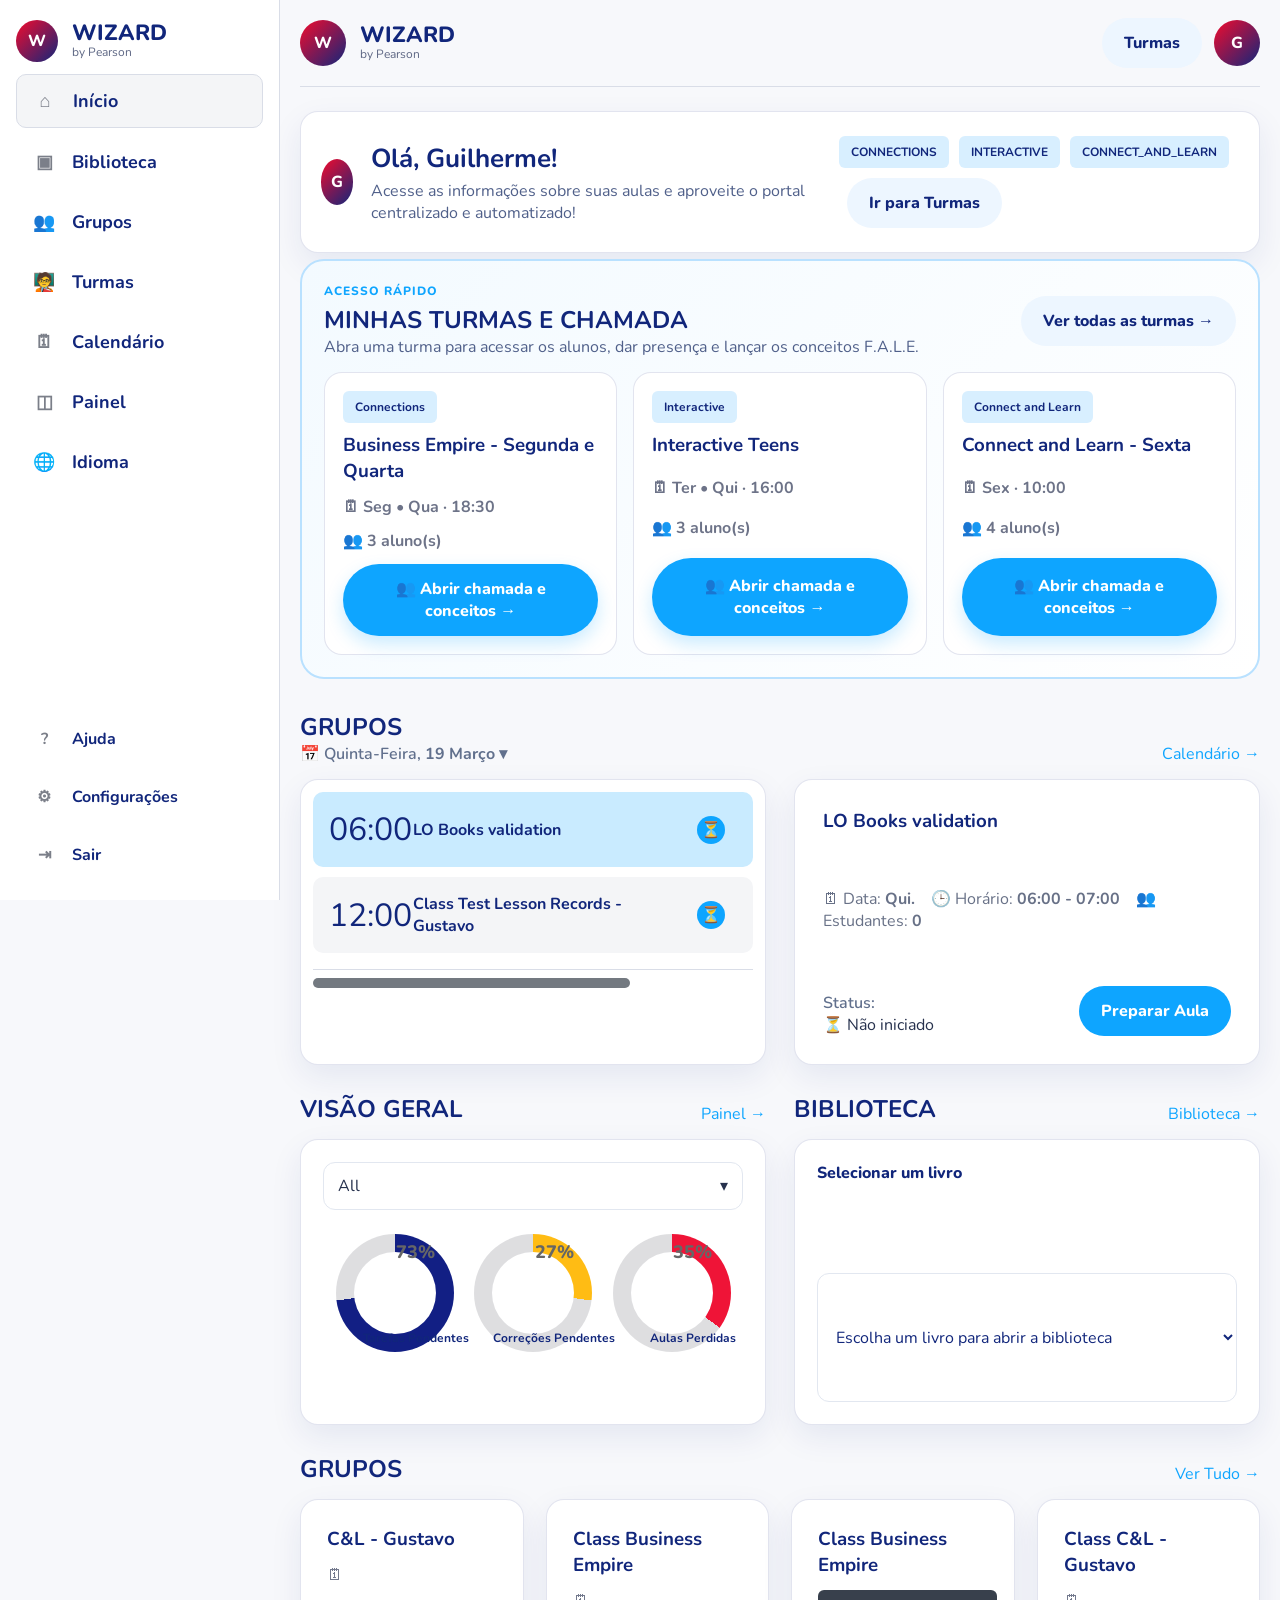
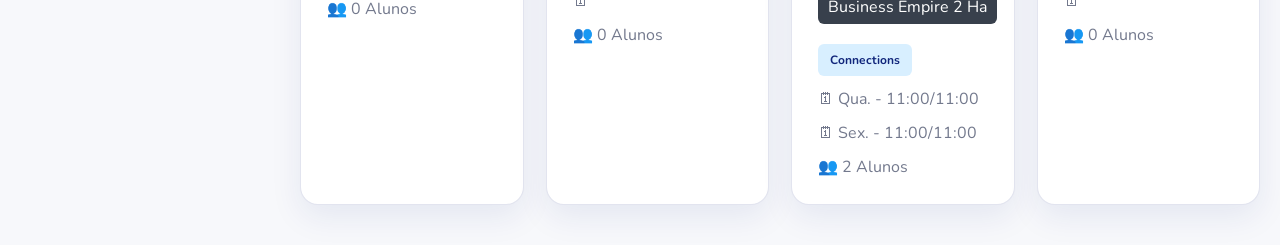
==== commit 56ad710b: "Corrige acesso a turmas e biblioteca" ====
--- a/index.html
+++ b/index.html
@@ -8,14 +8,6 @@
     <link rel="preconnect" href="https://fonts.gstatic.com" crossorigin />
     <link href="https://fonts.googleapis.com/css2?family=Nunito:wght@400;600;700;800&display=swap" rel="stylesheet" />
     <link rel="stylesheet" href="styles.css?v=11" />
-    <link rel="stylesheet" href="styles.css?v=10" />
-    <link rel="stylesheet" href="styles.css?v=9" />
-    <link rel="stylesheet" href="styles.css?v=8" />
-    <link rel="stylesheet" href="styles.css?v=7" />
-    <link rel="stylesheet" href="styles.css?v=6" />
-    <link rel="stylesheet" href="styles.css?v=5" />
-    <link rel="stylesheet" href="styles.css?v=4" />
-    <link rel="stylesheet" href="styles.css?v=3" />
   </head>
   <body>
     <div class="app-shell">
@@ -39,21 +31,6 @@
           <a href="./index.html#calendario" class="nav-item" data-nav-id="calendario"><span class="nav-item__icon">🗓</span><span>Calendário</span></a>
           <a href="./index.html#painel" class="nav-item" data-nav-id="painel"><span class="nav-item__icon">◫</span><span>Painel</span></a>
           <a href="./index.html#idioma" class="nav-item" data-nav-id="idioma"><span class="nav-item__icon">🌐</span><span>Idioma</span></a>
-          <a href="./index.html#biblioteca" class="nav-item" data-nav-id="biblioteca"><span class="nav-item__icon">▣</span><span>Biblioteca</span></a>
-          <a href="./index.html#grupos" class="nav-item" data-nav-id="grupos"><span class="nav-item__icon">👥</span><span>Grupos</span></a>
-          <a href="./index.html#turmas" class="nav-item" data-nav-id="turmas"><span class="nav-item__icon">🧑‍🏫</span><span>Turmas</span></a>
-          <a href="./index.html#calendario" class="nav-item" data-nav-id="calendario"><span class="nav-item__icon">🗓</span><span>Calendário</span></a>
-          <a href="./index.html#painel" class="nav-item" data-nav-id="painel"><span class="nav-item__icon">◫</span><span>Painel</span></a>
-          <a href="./index.html#idioma" class="nav-item" data-nav-id="idioma"><span class="nav-item__icon">🌐</span><span>Idioma</span></a>
-          <a href="#grupos" class="nav-item" data-nav-id="grupos"><span class="nav-item__icon">👥</span><span>Grupos</span></a>
-          <a href="./index.html#turmas" class="nav-item" data-nav-id="turmas"><span class="nav-item__icon">🧑‍🏫</span><span>Turmas</span></a>
-          <a href="#home" class="nav-item is-active" data-nav-id="home"><span class="nav-item__icon">⌂</span><span>Início</span></a>
-          <a href="biblioteca.html" class="nav-item" data-nav-id="biblioteca"><span class="nav-item__icon">▣</span><span>Biblioteca</span></a>
-          <a href="#grupos" class="nav-item" data-nav-id="grupos"><span class="nav-item__icon">👥</span><span>Grupos</span></a>
-          <a href="turmas.html" class="nav-item" data-nav-id="turmas"><span class="nav-item__icon">🧑‍🏫</span><span>Turmas</span></a>
-          <a href="#calendario" class="nav-item" data-nav-id="calendario"><span class="nav-item__icon">🗓</span><span>Calendário</span></a>
-          <a href="#painel" class="nav-item" data-nav-id="painel"><span class="nav-item__icon">◫</span><span>Painel</span></a>
-          <a href="#idioma" class="nav-item" data-nav-id="idioma"><span class="nav-item__icon">🌐</span><span>Idioma</span></a>
         </nav>
 
         <div class="sidebar__footer">
@@ -79,8 +56,6 @@
           </div>
           <div class="topbar__actions">
             <a href="./turmas.html" class="secondary-button topbar__link" id="topbarTurmasButton">Turmas</a>
-            <a href="./index.html#turmas" class="secondary-button topbar__link" id="topbarTurmasButton">Turmas</a>
-            <a href="turmas.html" class="secondary-button topbar__link" id="topbarTurmasButton">Turmas</a>
             <div class="topbar__avatar">G</div>
           </div>
         </header>
@@ -99,8 +74,6 @@
               <span class="tag">INTERACTIVE</span>
               <span class="tag">CONNECT_AND_LEARN</span>
               <a href="./turmas.html" class="secondary-button hero__action" id="heroTurmasButton">Ir para Turmas</a>
-              <a href="./index.html#turmas" class="secondary-button hero__action" id="heroTurmasButton">Ir para Turmas</a>
-              <a href="turmas.html" class="secondary-button hero__action" id="heroTurmasButton">Ir para Turmas</a>
             </div>
           </section>
 
@@ -112,9 +85,6 @@
                 <p>Abra uma turma para acessar os alunos, dar presença e lançar os conceitos F.A.L.E.</p>
               </div>
               <a href="./turmas.html" class="secondary-button" id="viewAllClassesButton">Ver todas as turmas →</a>
-                <p>Abra uma turma para acessar os alunos, dar presença e lançar as notas F.A.L.E.</p>
-              </div>
-              <button class="secondary-button" id="viewAllClassesButton">Ver todas as turmas →</button>
             </div>
             <div id="homeClassesList" class="home-classes__grid"></div>
           </section>
@@ -173,9 +143,6 @@
               <section class="section-header">
                 <h2>BIBLIOTECA</h2>
                 <a href="./biblioteca.html" class="section-link" id="homeLibraryLink">Biblioteca →</a>
-                <a href="./index.html#biblioteca" class="section-link" id="homeLibraryLink">Biblioteca →</a>
-                <a href="biblioteca.html" class="section-link" id="homeLibraryLink">Biblioteca →</a>
-                <a href="#biblioteca" class="section-link" id="homeLibraryLink">Biblioteca →</a>
               </section>
               <div class="card library-card">
                 <label class="field-label" for="homeLibrarySelect">Selecionar um livro</label>
@@ -218,7 +185,6 @@
         </section>
 
         <section class="page" data-page="biblioteca" id="biblioteca">
-        <section class="page" data-page="biblioteca" id="libraryPage">
           <section class="section-header section-header--page">
             <div>
               <span class="flow-step">MATERIAIS DIDÁTICOS</span>
@@ -244,7 +210,6 @@
         </section>
 
         <section class="page" data-page="turmas" id="turmas">
-        <section class="page" data-page="turmas" id="classesPage">
           <div id="classesOverview">
           <section class="section-header section-header--page">
             <div>
@@ -259,7 +224,6 @@
             <div>
               <span class="flow-step">PASSO 1 DE 3</span>
               <strong>Faça a chamada e lance os conceitos da aula</strong>
-              <strong>Faça a chamada e lance as notas da aula</strong>
               <p>Clique em <b>Abrir turma e chamada</b>, escolha um aluno e registre presença e conceitos F.A.L.E.</p>
             </div>
           </section>
@@ -378,13 +342,5 @@
     </div>
 
     <script src="script.js?v=11"></script>
-    <script src="script.js?v=10"></script>
-    <script src="script.js?v=9"></script>
-    <script src="script.js?v=8"></script>
-    <script src="script.js?v=7"></script>
-    <script src="script.js?v=6"></script>
-    <script src="script.js?v=5"></script>
-    <script src="script.js?v=4"></script>
-    <script src="script.js?v=3"></script>
   </body>
 </html>
--- a/styles.css
+++ b/styles.css
@@ -335,16 +335,11 @@
 .fale-field strong { color: var(--primary); }
 .fale-field small { color: var(--muted); min-height: 34px; }
 .fale-field select, .lesson-date, .lesson-notes { width: 100%; border: 1px solid #e2e7f0; border-radius: 10px; padding: 11px 12px; color: var(--primary); background: #fff; }
-.fale-field { border: 1px solid var(--border); border-radius: 14px; padding: 15px; display: grid; gap: 8px; }
-.fale-field strong { color: var(--primary); }
-.fale-field small { color: var(--muted); min-height: 34px; }
-.fale-field input, .lesson-date, .lesson-notes { width: 100%; border: 1px solid #e2e7f0; border-radius: 10px; padding: 11px 12px; color: var(--primary); }
 .lesson-notes { resize: vertical; min-height: 90px; }
 .save-feedback { color: #0f6d38; background: #eefbf3; border: 1px solid #b7e3c8; padding: 12px; border-radius: 12px; font-weight: 800; }
 .history-list { display: grid; gap: 10px; }
 .history-row { border: 1px solid var(--border); border-radius: 12px; padding: 14px; display: grid; grid-template-columns: 140px 120px 1fr; gap: 14px; align-items: center; }
 .history-row__concepts { display: flex; flex-wrap: wrap; gap: 8px; color: var(--primary); font-weight: 700; }
-.history-row__grades { display: flex; flex-wrap: wrap; gap: 8px; color: var(--primary); font-weight: 700; }
 .empty-state { padding: 46px 24px; text-align: center; margin-top: 18px; }
 .library-search-card { padding: 18px; margin-bottom: 18px; }
 .library-books { display: grid; gap: 10px; }
@@ -357,12 +352,6 @@
 .library-book__cover { width: 40px; height: 40px; flex: 0 0 40px; border-radius: 50%; display: grid; place-items: center; color: #fff; font-weight: 800; font-style: italic; background: var(--book-color); box-shadow: inset 5px 0 10px rgba(255,255,255,.35); }
 .library-book__chevron { font-size: 24px; transition: transform .2s ease; }
 .library-book[open] .library-book__chevron { transform: rotate(180deg); }
-.library-book.is-open { border-color: #b9e1ff; background: #fff; box-shadow: var(--shadow); }
-.library-book__button { width: 100%; min-height: 80px; padding: 16px 22px; border: 0; background: transparent; color: var(--primary); display: flex; justify-content: space-between; align-items: center; text-align: left; }
-.library-book__identity { display: flex; align-items: center; gap: 16px; font-size: 20px; }
-.library-book__cover { width: 40px; height: 40px; flex: 0 0 40px; border-radius: 50%; display: grid; place-items: center; color: #fff; font-weight: 800; font-style: italic; background: var(--book-color); box-shadow: inset 5px 0 10px rgba(255,255,255,.35); }
-.library-book__chevron { font-size: 24px; transition: transform .2s ease; }
-.library-book.is-open .library-book__chevron { transform: rotate(180deg); }
 .library-book__content { display: grid; grid-template-columns: repeat(3, minmax(0, 1fr)); gap: 12px; padding: 0 22px 22px 78px; }
 .library-resource { border: 1px solid var(--border); border-radius: 12px; padding: 14px; background: #fff; color: var(--primary); display: grid; grid-template-columns: auto 1fr auto; align-items: center; gap: 10px; text-align: left; }
 .library-resource:hover { border-color: var(--accent); background: #f8fcff; }
